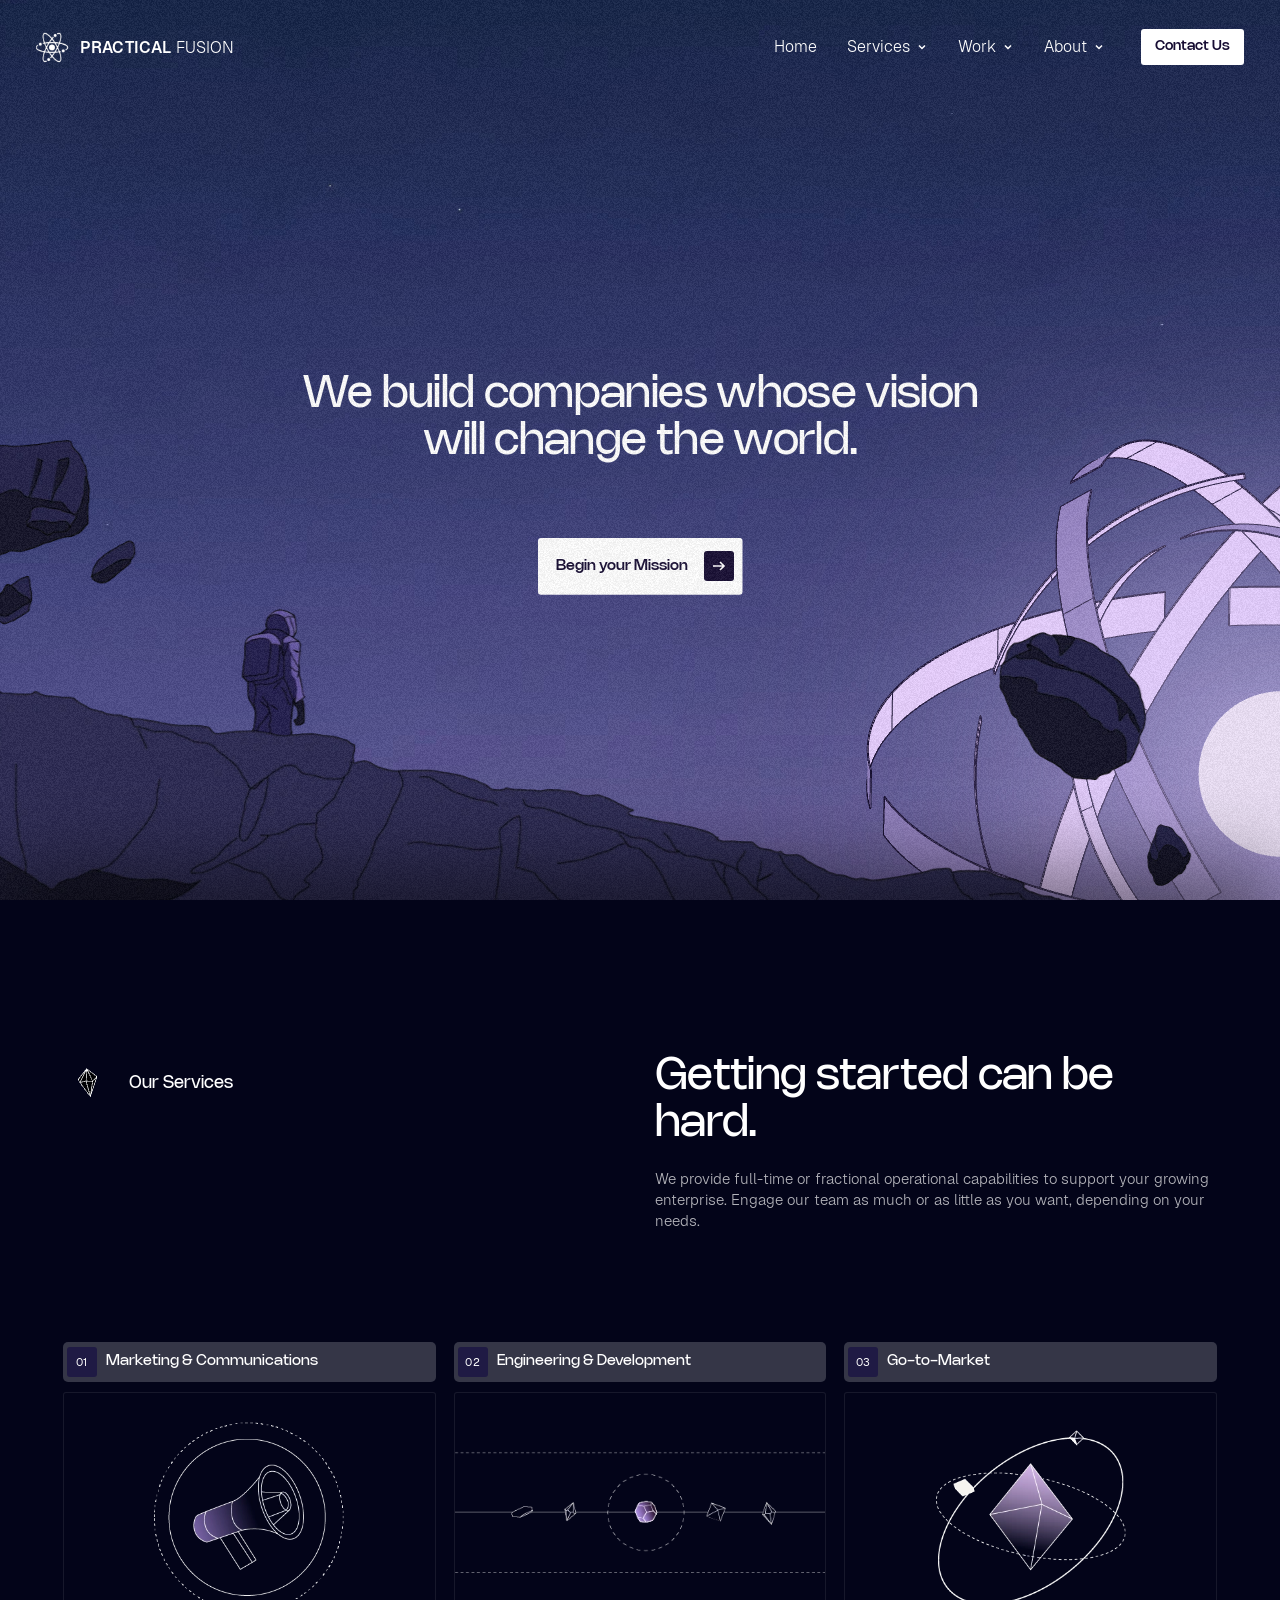
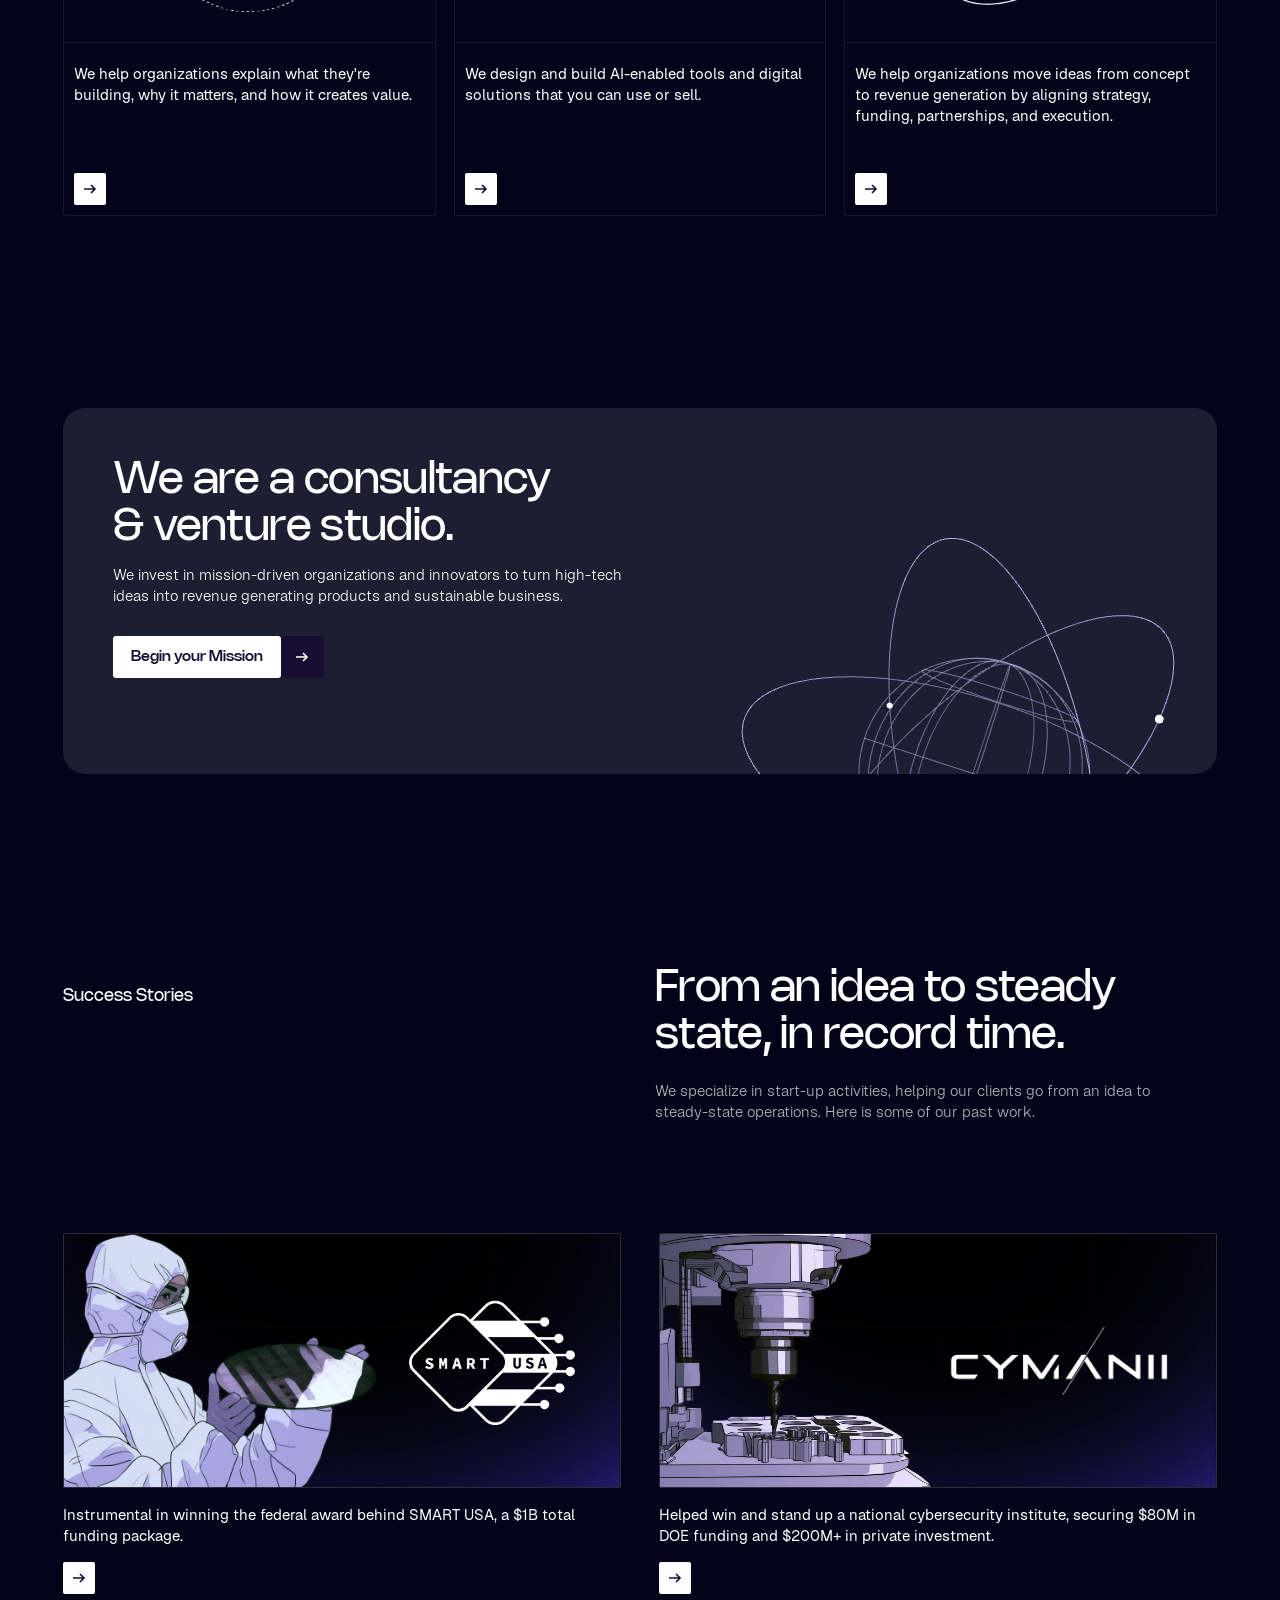
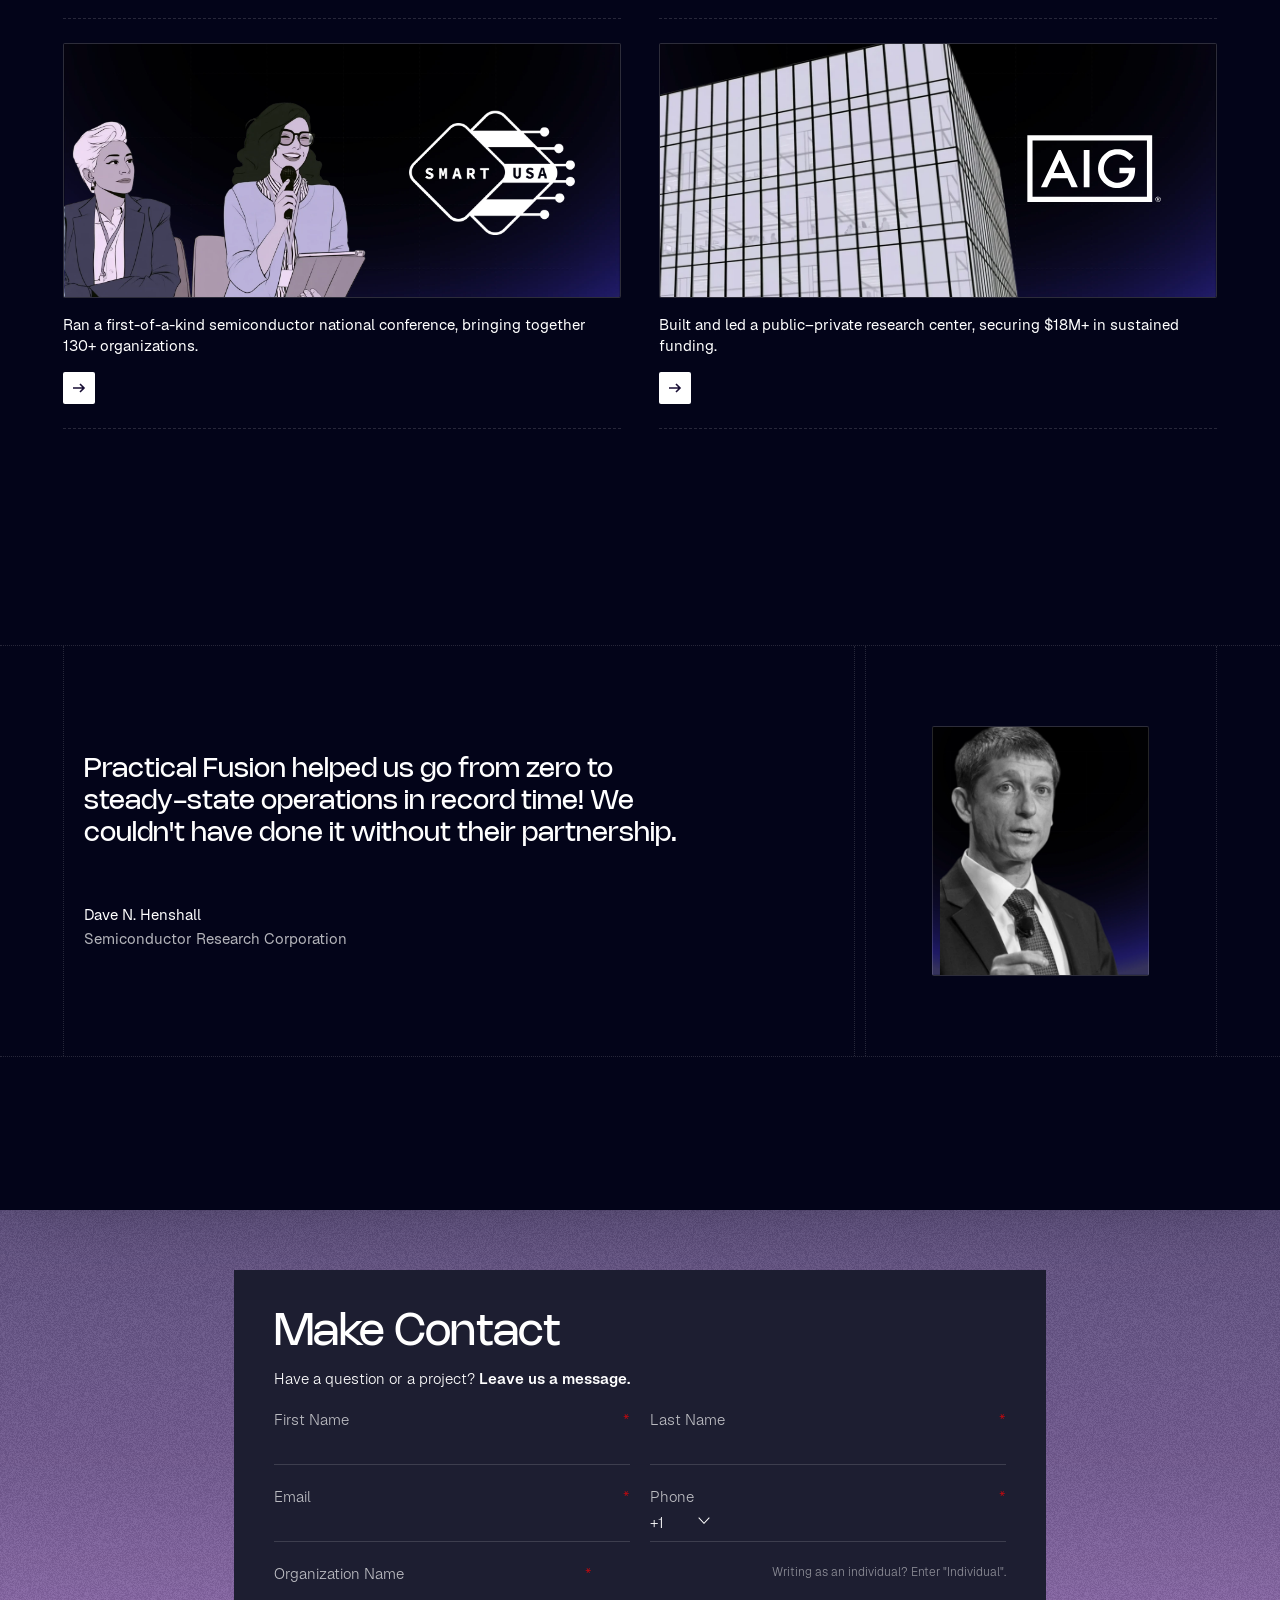
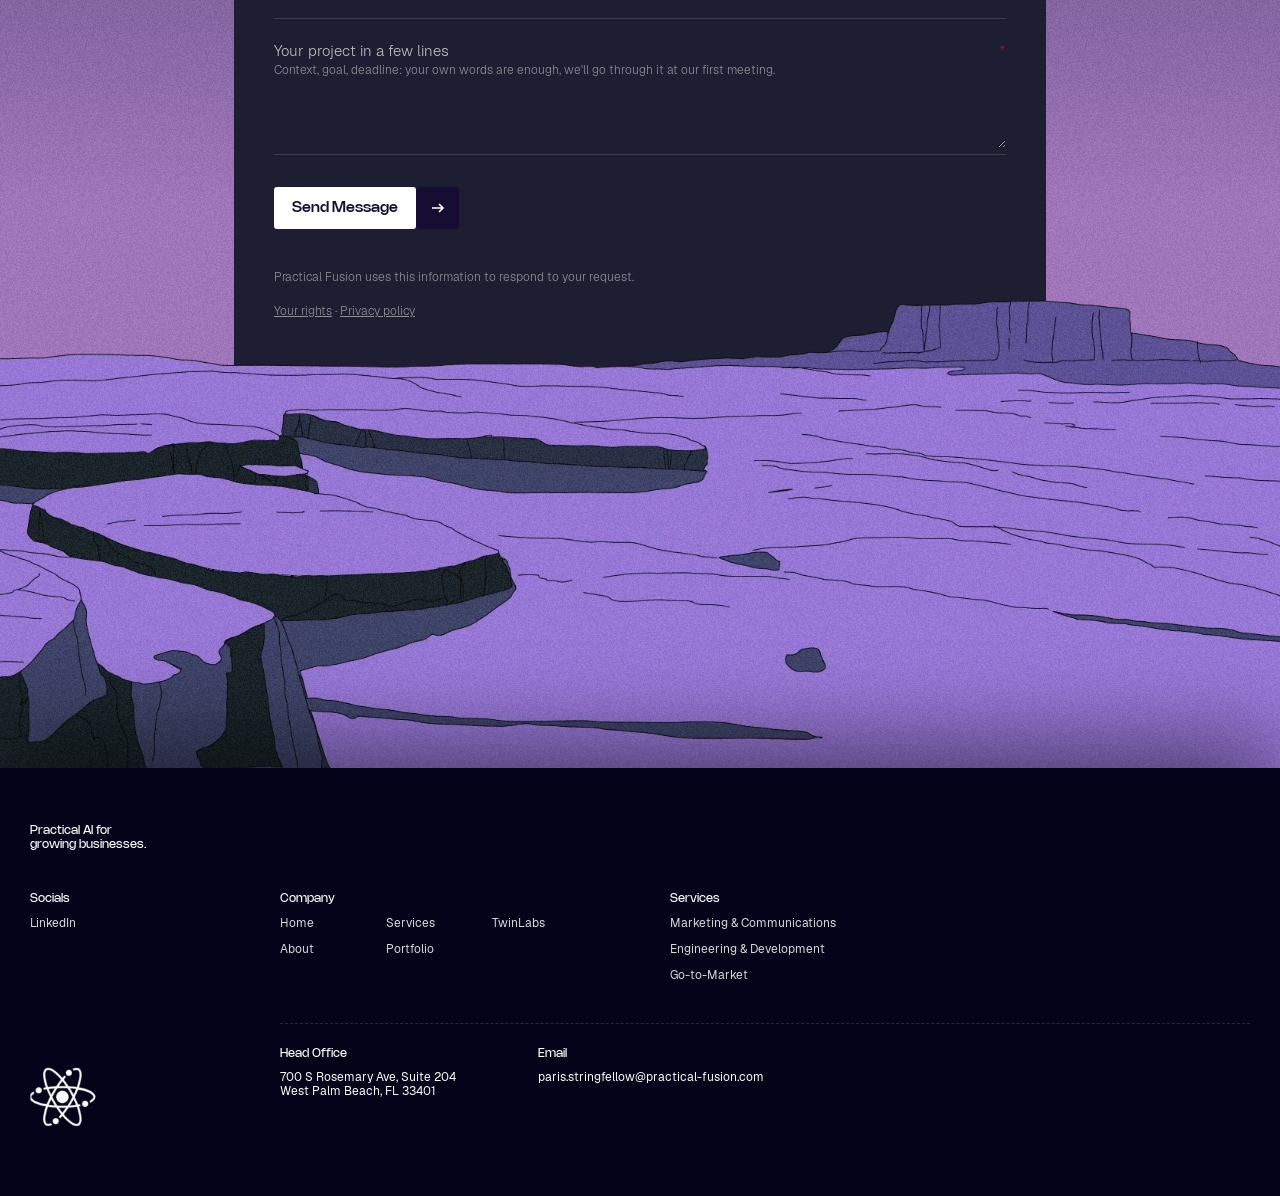
==== index.html @ 64958848 "Testimonial: Dave Henshall photo on the success-story backdrop Co-Authored-By: Claude Opus 5.5 <nore" ====
<!DOCTYPE html>
<html lang="en">
<head>
<meta charset="utf-8">
<meta name="viewport" content="width=device-width, initial-scale=1">
<title>Practical Fusion Solutions — We build companies whose vision will change the world</title>
<meta name="description" content="Practical Fusion Solutions is a consultancy and venture studio turning high-tech ideas into revenue-generating products and sustainable businesses.">
<meta name="theme-color" content="#030419">
<link rel="icon" type="image/png" sizes="32x32" href="assets/img/favicon-32.png">
<link rel="icon" type="image/png" sizes="512x512" href="assets/img/favicon-512.png">
<link rel="apple-touch-icon" href="assets/img/apple-touch-icon.png">
<meta property="og:type" content="website">
<meta property="og:site_name" content="Practical Fusion Solutions">
<meta property="og:title" content="Practical Fusion Solutions">
<meta property="og:description" content="We build companies whose vision will change the world.">
<meta property="og:image" content="https://verrilm.github.io/practical-fusion-site/assets/img/og-banner.png">
<meta name="twitter:card" content="summary_large_image">
<meta name="twitter:image" content="https://verrilm.github.io/practical-fusion-site/assets/img/og-banner.png">
<link rel="preload" href="assets/fonts/Nohemi-Regular.woff2" as="font" type="font/woff2" crossorigin>
<link rel="preload" href="assets/fonts/Geist-Regular.woff2" as="font" type="font/woff2" crossorigin>
<link rel="stylesheet" href="assets/css/site.css">
</head>
<body class="locked">

<!-- ================= HEADER ================= -->
<header class="nav" id="nav">
  <a class="brand" href="#top" data-home aria-label="Practical Fusion — home">
    <img src="assets/img/logo-atom.webp" alt="">
    <span><b>PRACTICAL</b> <span>FUSION</span></span>
  </a>
  <nav class="nav-right" aria-label="Sections">
    <a class="nav-top" href="#top" data-home><span class="roll" data-t="Home"><span>Home</span></span></a>
    <div class="nav-item">
      <button class="nav-top" type="button" aria-haspopup="true"><span class="roll" data-t="Services"><span>Services</span></span><svg class="chev" viewBox="0 0 12 12" fill="none" stroke="currentColor" stroke-width="1.5"><path d="M3 4.5l3 3 3-3"/></svg></button>
      <div class="dd"><div class="dd-panel">
        <div class="dd-left"><p class="dd-title">Three disciplines,<br>one team.</p><a class="dd-all" href="#services" data-jump>All our services<svg viewBox="0 0 16 16" fill="none" stroke="currentColor" stroke-width="1.6"><path d="M2 8h11M9 4l4 4-4 4"/></svg></a></div>
        <div class="dd-list">
          <a class="dd-item" href="#services" data-jump><b><svg class="star" viewBox="17 16 66 68" aria-hidden="true"><path d="M50 16.2c5.2 16.7 16 28.5 33.2 33.8C66 55.2 55.2 67 50 83.8 44.8 67.1 34 55.3 16.8 50 34 44.8 44.8 33 50 16.2z" fill="currentColor"/></svg>Marketing &amp; Communications</b><span>Build your brand awareness</span></a>
          <a class="dd-item" href="#services" data-jump><b><svg class="star" viewBox="17 16 66 68" aria-hidden="true"><path d="M50 16.2c5.2 16.7 16 28.5 33.2 33.8C66 55.2 55.2 67 50 83.8 44.8 67.1 34 55.3 16.8 50 34 44.8 44.8 33 50 16.2z" fill="currentColor"/></svg>Engineering &amp; Development</b><span>Build tools you can use or sell</span></a>
          <a class="dd-item" href="#services" data-jump><b><svg class="star" viewBox="17 16 66 68" aria-hidden="true"><path d="M50 16.2c5.2 16.7 16 28.5 33.2 33.8C66 55.2 55.2 67 50 83.8 44.8 67.1 34 55.3 16.8 50 34 44.8 44.8 33 50 16.2z" fill="currentColor"/></svg>Go-to-Market</b><span>Reach your market</span></a>
        </div>
      </div></div>
    </div>
    <div class="nav-item">
      <button class="nav-top" type="button" aria-haspopup="true"><span class="roll" data-t="Work"><span>Work</span></span><svg class="chev" viewBox="0 0 12 12" fill="none" stroke="currentColor" stroke-width="1.5"><path d="M3 4.5l3 3 3-3"/></svg></button>
      <div class="dd"><div class="dd-panel">
        <div class="dd-left"><p class="dd-title">From idea to<br>steady state.</p><a class="dd-all" href="#stories" data-jump>View case studies<svg viewBox="0 0 16 16" fill="none" stroke="currentColor" stroke-width="1.6"><path d="M2 8h11M9 4l4 4-4 4"/></svg></a></div>
        <div class="dd-list">
          <a class="dd-item" href="#stories" data-jump><b><svg class="star" viewBox="17 16 66 68" aria-hidden="true"><path d="M50 16.2c5.2 16.7 16 28.5 33.2 33.8C66 55.2 55.2 67 50 83.8 44.8 67.1 34 55.3 16.8 50 34 44.8 44.8 33 50 16.2z" fill="currentColor"/></svg>SMART USA</b><span>A $1B federal funding package</span></a>
          <a class="dd-item" href="#stories" data-jump><b><svg class="star" viewBox="17 16 66 68" aria-hidden="true"><path d="M50 16.2c5.2 16.7 16 28.5 33.2 33.8C66 55.2 55.2 67 50 83.8 44.8 67.1 34 55.3 16.8 50 34 44.8 44.8 33 50 16.2z" fill="currentColor"/></svg>CyManII</b><span>$80M DOE funding, $200M+ private investment</span></a>
          <a class="dd-item" href="#stories" data-jump><b><svg class="star" viewBox="17 16 66 68" aria-hidden="true"><path d="M50 16.2c5.2 16.7 16 28.5 33.2 33.8C66 55.2 55.2 67 50 83.8 44.8 67.1 34 55.3 16.8 50 34 44.8 44.8 33 50 16.2z" fill="currentColor"/></svg>National semiconductor conference</b><span>130+ organizations in one room</span></a>
          <a class="dd-item" href="#stories" data-jump><b><svg class="star" viewBox="17 16 66 68" aria-hidden="true"><path d="M50 16.2c5.2 16.7 16 28.5 33.2 33.8C66 55.2 55.2 67 50 83.8 44.8 67.1 34 55.3 16.8 50 34 44.8 44.8 33 50 16.2z" fill="currentColor"/></svg>Public–private research center</b><span>$18M+ in sustained funding</span></a>
        </div>
      </div></div>
    </div>
    <div class="nav-item">
      <button class="nav-top" type="button" aria-haspopup="true"><span class="roll" data-t="About"><span>About</span></span><svg class="chev" viewBox="0 0 12 12" fill="none" stroke="currentColor" stroke-width="1.5"><path d="M3 4.5l3 3 3-3"/></svg></button>
      <div class="dd"><div class="dd-panel">
        <div class="dd-left"><p class="dd-title">Consultancy &amp;<br>venture studio.</p><a class="dd-all" href="about.html">About us<svg viewBox="0 0 16 16" fill="none" stroke="currentColor" stroke-width="1.6"><path d="M2 8h11M9 4l4 4-4 4"/></svg></a></div>
        <div class="dd-list">
          <a class="dd-item" href="about.html"><b><svg class="star" viewBox="17 16 66 68" aria-hidden="true"><path d="M50 16.2c5.2 16.7 16 28.5 33.2 33.8C66 55.2 55.2 67 50 83.8 44.8 67.1 34 55.3 16.8 50 34 44.8 44.8 33 50 16.2z" fill="currentColor"/></svg>Who we are</b><span>The team behind Practical Fusion</span></a>
          <a class="dd-item" href="#venture" data-jump><b><svg class="star" viewBox="17 16 66 68" aria-hidden="true"><path d="M50 16.2c5.2 16.7 16 28.5 33.2 33.8C66 55.2 55.2 67 50 83.8 44.8 67.1 34 55.3 16.8 50 34 44.8 44.8 33 50 16.2z" fill="currentColor"/></svg>Venture studio</b><span>How we invest in founders</span></a>
          <a class="dd-item" href="#contact" data-jump><b><svg class="star" viewBox="17 16 66 68" aria-hidden="true"><path d="M50 16.2c5.2 16.7 16 28.5 33.2 33.8C66 55.2 55.2 67 50 83.8 44.8 67.1 34 55.3 16.8 50 34 44.8 44.8 33 50 16.2z" fill="currentColor"/></svg>Get in touch</b><span>Tell us about your project</span></a>
        </div>
      </div></div>
    </div>
    <a href="#contact" data-jump class="nav-cta"><span class="roll" data-t="Contact Us"><span>Contact Us</span></span></a>
  </nav>
</header>

<!-- ================= HERO (sticky; the stack scrolls over it) ================= -->
<section class="hero noise" id="top" aria-label="Introduction">
  <div class="stage">
    <div class="world" id="world">
      <div class="layer sky" data-depth="0.04" data-lift="0.04" data-lift2="0.07"><img src="assets/img/hero-sky.webp" alt=""></div>
      <canvas id="sun3d" aria-hidden="true"></canvas>
      <!-- 16:9-ish design frame, anchored to the bottom of the screen; art is placed in % of it -->
      <div class="frame">
        <div class="layer rocks-far" data-depth="0.22" data-lift="0.30" data-lift2="0.46">
          <img class="bob b3" style="left:52%;top:-17%;width:11.3%" src="assets/img/rock-cluster-5.webp" alt="">
          <img class="bob b2" style="left:84%;top:-11%;width:7.6%" src="assets/img/rock-7.webp" alt="">
        </div>
        <div class="layer rocks-l" data-depth="0.36" data-lift="0.1" data-shift="-0.08" data-lift2="0.34">
          <img class="bob" style="left:0.9%;top:48.9%;width:14.4%" src="assets/img/rock-2.webp" alt="">
          <img class="bob b2" style="left:7.9%;top:62.8%;width:10.3%" src="assets/img/rock-cluster-3.webp" alt="">
        </div>
        <div class="layer astro" data-depth="0.52" data-lift="0.12" data-lift2="0.8"><img style="left:24.8%;top:67.7%;width:4.03%" src="assets/img/astronaut.webp" alt="An astronaut standing on the canyon edge"></div>
        <div class="layer canyon" data-depth="0.52" data-lift="0.12" data-lift2="0.8"><img style="left:-3.93%;top:75.4%;width:107.6%" src="assets/img/canyon.webp" alt=""></div>
        <div class="layer rocks-r" data-depth="0.8" data-lift="0.2" data-shift="0.04" data-lift2="0.42">
          <img class="bob b2" style="left:72.7%;top:78.4%;width:9.24%" src="assets/img/rock-4.webp" alt="">
          <img class="bob b3" style="left:82%;top:91.5%;width:2.8%" src="assets/img/rock-1.webp" alt="">
          <img class="bob" style="left:95.9%;top:81.6%;width:7.2%" src="assets/img/rock-8.webp" alt="">
        </div>
      </div>
    </div>
  </div>

  <div class="hero-ui">
    <div class="hero-title" id="heroTitle">
      <h1 data-words>We build companies whose vision<br> will change the world.</h1>
      <div class="begin">
        <button class="btn boxed" id="beginBtn" type="button">
          <span class="lbl">Begin your Mission</span>
          <span class="arr"><svg viewBox="0 0 16 16" fill="none" stroke="currentColor" stroke-width="1.6"><path d="M2 8h11M9 4l4 4-4 4"/></svg></span>
        </button>
      </div>
    </div>

    <!-- desktop story: three scenes, 8s each (mobile keeps the single mission scene below) -->
    <div class="beats" aria-live="polite">
      <div class="beat b1"><h2 data-words>Great technology doesn’t launch itself.</h2><p data-words>Most high-tech ideas never leave the lab. The gap between a breakthrough and a business is where they get lost.</p></div>
      <div class="beat b2"><h2 data-words>The path from idea to<br> orbit is uncharted.</h2><p data-words>Funding, partners, markets, and operations all have to line up before liftoff.</p></div>
      <div class="beat b3"><h2 data-words>We empower our partners</h2><p data-words>to turn high-tech ideas into revenue-generating<br> products and sustainable businesses.</p></div>
    </div>
    <div class="story-bars" aria-hidden="true"><i><b></b></i><i><b></b></i><i><b></b></i></div>

    <div class="mission" id="mission" aria-live="polite">
      <h2 data-words>We empower our partners</h2>
      <p data-words>to turn high-tech ideas into revenue-generating products<br> and sustainable businesses.</p>
    </div>
  </div>
  <div class="hero-shade" id="heroShade"></div>
</section>

<div class="tilt-ask" id="tiltAsk" role="dialog" aria-label="Enable motion">
  <p>Tilt your phone to explore the scene.</p>
  <button type="button" id="tiltYes">Enable motion</button>
  <button type="button" id="tiltNo" class="x" aria-label="No thanks"><svg viewBox="0 0 12 12" fill="none" stroke="currentColor" stroke-width="1.5"><path d="M2 2l8 8M10 2l-8 8"/></svg></button>
</div>

<!-- ================= MAIN STACK ================= -->
<main class="stack" id="stack">

  <section class="section services" id="services">
    <div class="sec-head">
      <div class="label-row"><span class="gem" aria-hidden="true"><canvas></canvas></span><p class="label lines">Our Services</p></div>
      <div>
        <h2 class="h-l lines">Getting started can be hard.</h2>
        <p class="body-l lines">We provide full-time or fractional operational capabilities to support your growing enterprise. Engage our team as much or as little as you want, depending on your needs.</p>
      </div>
    </div>

    <div class="cards">
      <article class="card slide-in">
        <div class="card-bar"><span class="n">01</span>Marketing &amp; Communications</div>
        <div class="card-body">
          <div class="card-art"><img src="assets/img/card-marketing.webp" alt="Megaphone illustration"></div>
          <p>We help organizations explain what they're building, why it matters, and how it creates value.</p>
          <a class="more" href="#contact" data-jump aria-label="Ask about marketing and communications"><span class="more-lbl"><span>Build your brand awareness</span></span><span class="more-arr"><svg viewBox="0 0 16 16" fill="none" stroke="currentColor" stroke-width="1.6"><path d="M2 8h11M9 4l4 4-4 4"/></svg></span></a>
        </div>
      </article>
      <article class="card slide-in" style="transition-delay:.08s">
        <div class="card-bar"><span class="n">02</span>Engineering &amp; Development</div>
        <div class="card-body">
          <div class="card-art"><img class="wide" src="assets/img/card-engineering.webp" alt="Rough stones refined into a finished crystal"></div>
          <p>We design and build AI-enabled tools and digital solutions that you can use or sell.</p>
          <a class="more" href="#contact" data-jump aria-label="Ask about engineering and development"><span class="more-lbl"><span>Build what you’ll sell</span></span><span class="more-arr"><svg viewBox="0 0 16 16" fill="none" stroke="currentColor" stroke-width="1.6"><path d="M2 8h11M9 4l4 4-4 4"/></svg></span></a>
        </div>
      </article>
      <article class="card slide-in" style="transition-delay:.16s">
        <div class="card-bar"><span class="n">03</span>Go-to-Market</div>
        <div class="card-body">
          <div class="card-art"><img src="assets/img/card-gtm.webp" alt="Crystal in orbit"></div>
          <p>We help organizations move ideas from concept to revenue generation by aligning strategy, funding, partnerships, and execution.</p>
          <a class="more" href="#contact" data-jump aria-label="Ask about go-to-market"><span class="more-lbl"><span>Reach your market</span></span><span class="more-arr"><svg viewBox="0 0 16 16" fill="none" stroke="currentColor" stroke-width="1.6"><path d="M2 8h11M9 4l4 4-4 4"/></svg></span></a>
        </div>
      </article>
    </div>
  </section>

  <section class="section venture" id="venture">
    <div class="venture-card">
      <div>
        <h2 class="h-l lines">We are a consultancy<br> &amp; venture studio.</h2>
        <p class="body-l lines">We invest in mission-driven organizations and innovators to turn high-tech ideas into revenue generating products and sustainable business.</p>
        <a class="btn fade" href="#contact" data-jump><span class="lbl">Begin your Mission</span><span class="arr"><svg viewBox="0 0 16 16" fill="none" stroke="currentColor" stroke-width="1.6"><path d="M2 8h11M9 4l4 4-4 4"/></svg></span></a>
      </div>
      <canvas id="atom3d" aria-hidden="true"></canvas>
    </div>
  </section>

  <section class="section stories" id="stories">
    <div class="sec-head">
      <div class="label-row"><span class="gem" aria-hidden="true"><canvas></canvas></span><p class="label lines">Success Stories</p></div>
      <div>
        <h2 class="h-l lines">From an idea to steady state, in record time.</h2>
        <p class="body-l lines">We specialize in start-up activities, helping our clients go from an idea to steady-state operations. Here is some of our past work.</p>
      </div>
    </div>
    <div class="stories-grid">
      <article class="story slide-in">
        <div class="story-media">
          <img class="ly ly-bg"  data-speed="0.05"  src="assets/img/story-bg.webp" alt="">
          <img class="ly ly-logo smart right" data-speed="-0.10" src="assets/img/logo-smartusa.webp" alt="SMART USA">
          <img class="ly ly-el scientist" data-speed="0.16" src="assets/img/story-scientist.webp" alt="Scientist in a cleanroom suit holding a silicon wafer">
        </div>
        <p>Instrumental in winning the federal award behind SMART USA, a $1B total funding package.</p>
        <a class="more" href="#contact" data-jump aria-label="More about SMART USA"><span class="more-lbl"><span>View case studies</span></span><span class="more-arr"><svg viewBox="0 0 16 16" fill="none" stroke="currentColor" stroke-width="1.6"><path d="M2 8h11M9 4l4 4-4 4"/></svg></span></a>
      </article>
      <article class="story slide-in" style="transition-delay:.08s">
        <div class="story-media">
          <img class="ly ly-bg"  data-speed="0.05"  src="assets/img/story-bg.webp" alt="">
          <img class="ly ly-el"  data-speed="0.16"  src="assets/img/story-machine.webp" alt="Precision manufacturing machine">
          <img class="ly ly-logo" data-speed="-0.10" src="assets/img/logo-cymanii.webp" alt="CyManII">
        </div>
        <p>Helped win and stand up a national cybersecurity institute, securing $80M in DOE funding and $200M+ in private investment.</p>
        <a class="more" href="#contact" data-jump aria-label="More about CyManII"><span class="more-lbl"><span>View case studies</span></span><span class="more-arr"><svg viewBox="0 0 16 16" fill="none" stroke="currentColor" stroke-width="1.6"><path d="M2 8h11M9 4l4 4-4 4"/></svg></span></a>
      </article>
      <article class="story slide-in">
        <div class="story-media">
          <img class="ly ly-bg"  data-speed="0.05"  src="assets/img/story-bg.webp" alt="">
          <img class="ly ly-el"  data-speed="0.16"  src="assets/img/story-conference.webp" alt="Two speakers at a conference">
          <img class="ly ly-logo smart" data-speed="-0.10" src="assets/img/logo-smartusa.webp" alt="SMART USA">
        </div>
        <p>Ran a first-of-a-kind semiconductor national conference, bringing together 130+ organizations.</p>
        <a class="more" href="#contact" data-jump aria-label="More about the conference"><span class="more-lbl"><span>View case studies</span></span><span class="more-arr"><svg viewBox="0 0 16 16" fill="none" stroke="currentColor" stroke-width="1.6"><path d="M2 8h11M9 4l4 4-4 4"/></svg></span></a>
      </article>
      <article class="story slide-in" style="transition-delay:.08s">
        <div class="story-media">
          <img class="ly ly-bg"  data-speed="0.05"  src="assets/img/story-bg.webp" alt="">
          <img class="ly ly-logo aig" data-speed="-0.10" src="assets/img/logo-aig.svg" alt="AIG">
          <img class="ly ly-el building" data-speed="0.16" src="assets/img/story-building.webp" alt="Glass office building">
        </div>
        <p>Built and led a public–private research center, securing $18M+ in sustained funding.</p>
        <a class="more" href="#contact" data-jump aria-label="More about the research center"><span class="more-lbl"><span>View case studies</span></span><span class="more-arr"><svg viewBox="0 0 16 16" fill="none" stroke="currentColor" stroke-width="1.6"><path d="M2 8h11M9 4l4 4-4 4"/></svg></span></a>
      </article>
    </div>
  </section>

  <div class="quote-wrap">
    <div class="quote">
      <div>
        <blockquote class="lines">Practical Fusion helped us go from zero to steady-state operations in record time! We couldn't have done it without their partnership.</blockquote>
        <p class="who lines">Dave N. Henshall<span class="org">Semiconductor Research Corporation</span></p>
      </div>
      <div class="quote-side"><div class="quote-photo"><img src="assets/img/henshall.webp" alt="Dave N. Henshall"></div></div>
    </div>
  </div>
  <div class="stack-end"></div>
</main>

<!-- ================= CONTACT (revealed beneath the stack) ================= -->
<section class="contact" id="contact">
  <div class="contact-bg" id="contactBg"></div>
  <div class="contact-card">
    <h2 class="h-l lines">Make Contact</h2>
    <p class="lead lines">Have a question or a project? <b>Leave us a message.</b></p>
    <form class="form" id="form" novalidate>
      <div class="f"><label for="fn">First Name <i>*</i></label><input id="fn" name="first_name" autocomplete="given-name" required></div>
      <div class="f"><label for="ln">Last Name <i>*</i></label><input id="ln" name="last_name" autocomplete="family-name" required></div>
      <div class="f"><label for="em">Email <i>*</i></label><input id="em" name="email" type="email" autocomplete="email" required></div>
      <div class="f"><label for="ph">Phone <i>*</i></label><div class="phone"><select name="country_code" aria-label="Country code"><option>+1</option><option>+44</option><option>+49</option><option>+33</option><option>+81</option><option>+82</option><option>+91</option></select><input id="ph" name="phone" type="tel" autocomplete="tel-national" required></div></div>
      <div class="f full"><label for="org">Organization Name <i>*</i><small>Writing as an individual? Enter "Individual".</small></label><input id="org" name="organization" autocomplete="organization" required></div>
      <div class="f full"><label for="msg">Your project in a few lines <i>*</i></label><span class="hint">Context, goal, deadline: your own words are enough, we'll go through it at our first meeting.</span><textarea id="msg" name="message" required></textarea></div>
      <div class="form-actions">
        <button class="btn" type="submit"><span class="lbl">Send Message</span><span class="arr"><svg viewBox="0 0 16 16" fill="none" stroke="currentColor" stroke-width="1.6"><path d="M2 8h11M9 4l4 4-4 4"/></svg></span></button>
        <p class="status" id="status" role="status"></p>
        <p class="form-note">Practical Fusion uses this information to respond to your request.<br><br><a href="#">Your rights</a> · <a href="#">Privacy policy</a></p>
      </div>
    </form>
  </div>
  <div class="contact-floor noise" id="contactFloor"><img src="assets/img/contact-floor.webp" alt=""></div>
</section>

<footer class="footer">
  <p class="tag">Practical AI for growing businesses.</p>
  <div class="f-grid">
    <div><h4>Socials</h4><div class="f-col"><a href="https://www.linkedin.com/company/practical-fusion-solutions" target="_blank" rel="noopener">LinkedIn</a></div></div>
    <div><h4>Company</h4><div class="f-links"><a href="#top" data-home>Home</a><a href="#services" data-jump>Services</a><a href="https://twinlabs.com" target="_blank" rel="noopener">TwinLabs</a><a href="#venture" data-jump>About</a><a href="#stories" data-jump>Portfolio</a></div></div>
    <div><h4>Services</h4><div class="f-col"><a href="#services" data-jump>Marketing &amp; Communications</a><a href="#services" data-jump>Engineering &amp; Development</a><a href="#services" data-jump>Go-to-Market</a></div></div>
  </div>
  <hr>
  <div class="f-bottom">
    <img src="assets/img/logo-atom.webp" alt="Practical Fusion">
    <div><h4>Head Office</h4><p>700 S Rosemary Ave, Suite 204<br>West Palm Beach, FL 33401</p></div>
    <div><h4>Email</h4><p><a href="mailto:paris.stringfellow@practical-fusion.com">paris.stringfellow@practical-fusion.com</a></p></div>
  </div>
</footer>

<script type="importmap">{"imports":{"three":"./assets/vendor/three.module.min.js"}}</script>
<script src="assets/js/nav.js"></script>
<script src="assets/js/site.js"></script>
<script type="module" src="assets/js/three-scenes.js"></script>
</body>
</html>
---- assets/css/site.css ----
/* ============================================================
   Practical Fusion — site styles
   Headings: Nohemi · Body: Geist
   ============================================================ */
@font-face{font-family:"Nohemi";src:url("../fonts/Nohemi-Regular.woff2") format("woff2");font-weight:400;font-display:swap}
@font-face{font-family:"Nohemi";src:url("../fonts/Nohemi-Medium.woff2") format("woff2");font-weight:500;font-display:swap}
@font-face{font-family:"Geist";src:url("../fonts/Geist-Light.woff2") format("woff2");font-weight:300;font-display:swap}
@font-face{font-family:"Geist";src:url("../fonts/Geist-Regular.woff2") format("woff2");font-weight:400;font-display:swap}
@font-face{font-family:"Geist";src:url("../fonts/Geist-SemiBold.woff2") format("woff2");font-weight:600;font-display:swap}

:root{
  --bg:#030419;          /* page */
  --panel:#1D1E31;       /* big cards, contact form */
  --chip:#353647;        /* service card header bar */
  --line:rgba(255,255,255,.14);
  --line-soft:rgba(255,255,255,.08);
  --text:#fff;
  --mute:rgba(255,255,255,.7);
  --faint:rgba(255,255,255,.5);
  --brand:#180552;       /* logo indigo */
  --ink:#170D33;         /* button text / arrow chip */
  --lilac:#CBC2FF;
  --peach:#FFB38A;
  --pad:clamp(20px,4.9vw,80px);
  --ease:cubic-bezier(.2,.7,.1,1);
  --ease-io:cubic-bezier(.65,0,.35,1);
  --out:cubic-bezier(.16,1,.3,1);
}
*{box-sizing:border-box;margin:0;padding:0}
html{background:var(--bg);scrollbar-width:none;overscroll-behavior:none}
html::-webkit-scrollbar,body::-webkit-scrollbar{display:none;width:0;height:0}
body{-ms-overflow-style:none;overscroll-behavior:none}
body{font-family:"Geist",system-ui,sans-serif;font-weight:400;color:var(--text);background:var(--bg);-webkit-font-smoothing:antialiased;overflow-x:hidden}
body.locked{overflow:hidden;height:100vh}
a{color:inherit;text-decoration:none}
button{font:inherit;color:inherit;background:none;border:0;cursor:pointer}
img{display:block;max-width:none;user-select:none;-webkit-user-drag:none}
.h-xl,.h-l,.h-m{font-family:"Nohemi",sans-serif;font-weight:400;letter-spacing:-.01em}
.h-xl{font-size:clamp(30px,3.4vw,44px);line-height:1.08}
.h-l{font-size:clamp(28px,3.4vw,44px);line-height:1.08;letter-spacing:-.015em}
.h-m{font-size:clamp(24px,2.1vw,30px);line-height:1.2}
.body-l{font-family:"Geist";font-weight:300;font-size:15px;line-height:1.4}
::selection{background:var(--lilac);color:var(--ink)}

/* ---------- static paper noise: only on the line-art scenes and line-art images ---------- */
.noise{position:relative;isolation:isolate}
.noise::after{content:"";position:absolute;inset:0;background:url("../img/grain.png") 0 0/200px 200px;opacity:.07;pointer-events:none;z-index:12;border-radius:inherit}

/* ---------- buttons ---------- */
.btn{display:inline-flex;align-items:stretch;gap:0;font-family:"Nohemi";font-weight:500;font-size:15px;line-height:1.1;color:var(--ink)}
.btn .lbl{background:#fff;border-radius:3px;padding:13px 18px;display:flex;align-items:center;white-space:nowrap}
.btn .arr{width:43px;display:grid;place-items:center;background:var(--ink);color:#fff;border-radius:3px;transition:transform .4s var(--ease)}
.btn:hover .arr{transform:translateX(4px)}
.btn.boxed{background:#fff;border-radius:3px;padding:10px 10px 10px 14px;gap:14px;align-items:center}
.btn.boxed .lbl{padding:0;background:none}
.btn.boxed .arr{width:30px;height:30px;border-radius:3px}
.arrow-chip{width:30px;height:30px;display:grid;place-items:center;background:#fff;color:var(--ink);border-radius:2px;transition:transform .4s var(--ease),background .3s}
.arrow-chip:hover{transform:translateX(4px);background:var(--lilac)}
.arrow-chip svg,.btn .arr svg,.more svg{width:16px;height:16px}
.more{display:inline-flex;align-items:stretch;height:32px;color:var(--ink)}
.more-arr{width:32px;display:grid;place-items:center;background:#fff;border-radius:2px;transition:background .25s}
.more-lbl{width:0;margin-right:0;overflow:hidden;background:#fff;border-radius:2px;display:flex;align-items:center;
  clip-path:inset(55% 0 0 0);transition:width .45s var(--ease) .05s,margin .45s var(--ease) .05s,clip-path .35s var(--ease) .05s}
.more-lbl span{display:block;padding:0 14px;white-space:nowrap;font-family:"Nohemi";font-weight:500;font-size:13px;transform:translateY(120%);transition:transform .4s var(--ease) .12s}
.card:hover .more-lbl,.story:hover .more-lbl,.more:focus-visible .more-lbl,.inview .more-lbl{width:var(--w,140px);margin-right:3px;clip-path:inset(0 0 0 0)}
.card:hover .more-lbl span,.story:hover .more-lbl span,.more:focus-visible .more-lbl span,.inview .more-lbl span{transform:none}
.card:not(:hover):not(.inview) .more:not(:focus-visible) .more-lbl span,.story:not(:hover):not(.inview) .more:not(:focus-visible) .more-lbl span{transition-delay:0s}
.card:not(:hover):not(.inview) .more:not(:focus-visible) .more-lbl,.story:not(:hover):not(.inview) .more:not(:focus-visible) .more-lbl{transition-delay:.12s}

/* ---------- header ---------- */
.nav{position:fixed;top:0;left:0;right:0;z-index:60;display:flex;align-items:center;justify-content:space-between;padding:23px 36px;pointer-events:none}
.nav > *{pointer-events:auto}
.brand{display:flex;align-items:center;gap:10px;font-size:16px;letter-spacing:.01em}
.brand img{width:34px;height:auto}
.brand b{font-weight:600}.brand span{font-weight:300}
.nav-right{display:flex;align-items:center;gap:30px;font-weight:300;font-size:16px}
.nav-top{display:inline-flex;align-items:center;gap:6px;font:300 16px/1 "Geist";color:#fff;padding:9px 10px;margin:0 -10px;border-radius:3px;position:relative;transition:background .35s}
.nav-top:hover,.nav-item.open .nav-top{background:rgba(255,255,255,.07)}
/* text roll: the label slides up and out while a copy rises in from below */
.roll{position:relative;display:inline-block;overflow:hidden;line-height:1.15}
.roll > span{display:block;transition:transform .5s var(--ease)}
.roll::after{content:attr(data-t);position:absolute;left:0;top:100%;white-space:nowrap;transition:transform .5s var(--ease)}
.nav-top:hover .roll > span,.nav-item.open .roll > span,.nav-cta:hover .roll > span{transform:translateY(-100%)}
.nav-top:hover .roll::after,.nav-item.open .roll::after,.nav-cta:hover .roll::after{transform:translateY(-100%)}
.nav-top .chev{width:12px;height:12px;transition:transform .4s var(--ease)}
.nav-item{position:static}
.nav-item .nav-top::before{content:"";position:absolute;left:-14px;right:-14px;top:100%;height:34px}
.nav-item.open .chev,.nav-item:focus-within .chev{transform:rotate(180deg)}
.dd{position:absolute;top:calc(100% - 22px);right:36px;padding-top:30px;pointer-events:none}
.dd-panel{width:min(760px,92vw);display:grid;grid-template-columns:1fr 1.25fr;gap:40px;background:#16172A;border:1px solid var(--line-soft);border-radius:18px;padding:34px 34px 30px;
  box-shadow:0 30px 80px rgba(0,0,0,.45);opacity:0;transform:translateY(-8px);clip-path:inset(0 0 100% 0 round 18px);transition:opacity .3s,transform .5s var(--ease),clip-path .55s var(--ease)}
.nav-item.open .dd,.nav-item:focus-within .dd{pointer-events:auto}
.nav-item.open .dd-panel,.nav-item:focus-within .dd-panel{opacity:1;transform:none;clip-path:inset(0 0 0 0 round 18px)}
.nav-item.shut .dd{pointer-events:none}.nav-item.shut .dd-panel{opacity:0;clip-path:inset(0 0 100% 0 round 18px)}
.dd-left{display:flex;flex-direction:column;justify-content:space-between;gap:40px;border-right:1px solid var(--line-soft);padding-right:30px}
.dd-title{font-family:"Nohemi";font-size:32px;line-height:1.08;letter-spacing:-.015em}
.dd-all{display:inline-flex;align-items:center;gap:12px;align-self:flex-start;font-size:15px;padding-bottom:6px;border-bottom:1px solid #fff}
.dd-all svg{width:16px;height:16px;transition:transform .4s var(--ease)}.dd-all:hover svg{transform:translateX(4px)}
.dd-list{display:flex;flex-direction:column}
.dd-item{display:flex;flex-direction:column;gap:6px;padding:14px 0;border-bottom:1px solid var(--line-soft)}
.dd-item:first-child{padding-top:0}.dd-item:last-child{border-bottom:0;padding-bottom:0}
.dd-item{opacity:.6;transition:opacity .3s}
.dd-item:hover,.dd-item:focus-visible{opacity:1}
.dd-item b{display:flex;align-items:center;gap:10px;font-family:"Nohemi";font-weight:400;font-size:18px;color:#fff}
.dd-item .star{width:9px;height:9px;flex:none;color:#fff}
.dd-item span{font-size:14px;color:rgba(255,255,255,.75);padding-left:19px;transition:color .3s}
.dd-item:hover span{color:#fff}
.nav-right .nav-cta{display:inline-flex;align-items:center;margin-left:6px;background:#fff;color:var(--ink);font-family:"Nohemi";font-weight:500;font-size:14px;padding:10px 14px;border-radius:3px;transition:background .35s}
.nav-right .nav-cta:hover{background:#E6E3F2}
.nav{opacity:0;transform:translateY(-10px);transition:opacity .9s .9s,transform .9s .9s var(--ease)}
.intro-go .nav{opacity:1;transform:none}

/* ---------- HERO ---------- */
.hero{position:sticky;top:0;height:100vh;height:100svh;overflow:hidden;z-index:1;background:#0B0A2A;will-change:clip-path}
.hero-shade{position:absolute;inset:0;background:#030419;opacity:0;pointer-events:none;z-index:20}
.stage{position:absolute;inset:0;perspective:1400px;overflow:hidden}
.world{position:absolute;inset:0;transform-style:preserve-3d;will-change:transform}
.layer{position:absolute;inset:0;will-change:transform}
.layer img{position:absolute;height:auto}
.sky{inset:-14% -8% -8%}
.sky img{inset:0;width:100%;height:100%;object-fit:cover}
#sun3d{position:absolute;inset:0;width:100%;height:100%;pointer-events:none}
/* design frame (2847×1618 reference), always covers the width, sits on the bottom edge */
.frame{position:absolute;left:50%;bottom:0;width:max(100vw,175.96vh);aspect-ratio:2847/1618;transform:translateX(-50%)}
@media (max-aspect-ratio:1/1){.frame{left:calc(32vw - 175.96vh*.268);transform:none}}
.bob{animation:bob 6s ease-in-out infinite}
.bob.b2{animation-duration:7.5s;animation-delay:-3s;animation-direction:reverse}
.bob.b3{animation-duration:8.5s;animation-delay:-5s}
@keyframes bob{0%,100%{transform:translate3d(0,0,0) rotate(0)}50%{transform:translate3d(0,-2.4vh,0) rotate(1.6deg)}}

.hero-ui{position:absolute;inset:0;z-index:10;pointer-events:none}
.hero-title{position:absolute;left:50%;top:41.3%;transform:translateX(-50%);width:min(980px,92vw);text-align:center;transition:opacity .7s var(--ease),transform 1.1s var(--ease)}
.hero-title h1{font-family:"Nohemi";font-weight:400;font-size:clamp(30px,3.4vw,44px);line-height:1.08;letter-spacing:-.015em}
.hero-title .w{display:inline-block;opacity:.18;filter:blur(6px);transform:translateY(8px);transition:opacity .7s,filter .7s,transform .9s var(--ease);transition-delay:calc(.35s + var(--i)*70ms)}
.intro-go .hero-title .w{opacity:1;filter:none;transform:none}
.begin{margin-top:clamp(36px,8.4vh,72px);display:inline-flex;pointer-events:auto;position:relative}
.begin .btn.boxed{height:57px;justify-content:flex-start;gap:16px;padding:0 9px 0 18px;transform-origin:50% 50%;
  clip-path:inset(0 50% 0 50% round 3px);background:var(--ink);transition:clip-path .8s var(--ease) 1.25s,background .5s 1.6s,transform .5s var(--ease)}
.begin .lbl,.begin .arr{opacity:0;transition:opacity .5s 1.85s, transform .4s var(--ease)}
.begin .arr{width:39px;height:39px;transform:scale(.4);transition:opacity .4s 2s,transform .6s var(--ease) 2s;background:var(--ink)}
.intro-go .begin .btn.boxed{clip-path:inset(0 0 0 0 round 3px);background:#fff}
.intro-go .begin .lbl{opacity:1}
.intro-go .begin .arr{opacity:1;transform:none}
.begin .btn.boxed:hover{transform:scale(1.04)}
.begin .btn.boxed:hover .arr{transform:translateX(3px);transition-delay:0s}

/* the mission panel (after "Begin your mission"): a header and two lines */
.mission{position:absolute;left:55%;right:var(--pad);top:50%;transform:translateY(-50%);pointer-events:none}
.mission .w{display:inline-block;opacity:0;filter:blur(6px);transform:translateY(8px);transition:opacity .45s,filter .45s,transform .6s var(--ease)}
.mission h2{font-family:"Nohemi";font-weight:400;font-size:clamp(28px,3.1vw,42px);line-height:1.1;letter-spacing:-.01em;white-space:nowrap}
.mission p{margin-top:16px;font-family:"Geist";font-weight:300;font-size:clamp(15px,1.15vw,17px);line-height:1.5;color:var(--mute)}
.on-mission .hero-title{opacity:0;transform:translate(-50%,-30%);pointer-events:none}
.on-mission .hero-title .begin{pointer-events:none}
.on-mission .mission{pointer-events:auto}
.on-mission .mission .w{opacity:1;filter:none;transform:none;transition:opacity .7s,filter .7s,transform .9s var(--ease);transition-delay:calc(.75s + var(--i)*70ms)}

/* ---------- the main stack: scrolls up over the hero ---------- */
.stack{position:relative;z-index:3;background:var(--bg);box-shadow:0 -30px 80px rgba(0,0,0,.5)}
.section{max-width:1440px;margin:0 auto;padding:0 var(--pad)}

/* text reveals */
/* text: each word rises out of its own mask, line by line (same as verrilm.com) */
.lm{display:inline-block;overflow:hidden;vertical-align:top;padding-bottom:.12em;margin-bottom:-.12em}
.lw{display:inline-block;transform:translateY(110%)}
.lines.in .lw{transform:none;transition:transform 1.2s var(--out) var(--d,0s)}
/* blocks: wipe in from the left while sliding into place (same as verrilm.com) */
/* cards: quick fade in while rising a little */
.slide-in{opacity:0;transform:translateY(70px);transition:opacity .9s ease,transform .9s var(--out)}
.slide-in.in{opacity:1;transform:none}
.fade{opacity:0;transform:translateY(24px);transition:opacity 1s .15s,transform 1.1s .15s var(--ease)}
.fade.in{opacity:1;transform:none}

/* services */
.services{padding-top:clamp(130px,12vw,190px)}
.sec-head{display:grid;grid-template-columns:1fr 1fr;gap:30px;align-items:start}
.sec-head .label-row{display:flex;align-items:center}
/* the gem: its slot opens (pushing the label aside) while the gem drops in */
.gem{position:relative;flex:none;width:0;height:50px;margin-top:2px;transition:width 1s var(--ease),margin-right 1s var(--ease)}
.gem canvas{position:absolute;left:50%;top:50%;width:200px;height:200px;margin:-100px 0 0 -100px;pointer-events:none;
  opacity:0;transform:translateY(-46px);transition:opacity .9s ease .15s,transform 1.1s var(--out) .15s}
.gem.on{width:50px;margin-right:16px}
.gem.on canvas{opacity:1;transform:none}
.sec-head .label{font-family:"Nohemi";font-size:17px;line-height:1.2;padding-top:.45em}
.sec-head .h-l{max-width:640px}
.sec-head .body-l{margin-top:20px;max-width:560px;color:var(--mute)}
.cards{display:grid;grid-template-columns:repeat(3,1fr);gap:clamp(14px,1.4vw,20px);margin-top:clamp(80px,8.7vw,124px)}
.card{display:flex;flex-direction:column}
.card-bar{display:flex;align-items:center;gap:9px;height:40px;padding:0 4px;background:var(--chip);border-radius:5px;font-family:"Nohemi";font-size:15px}
.card-bar .n{width:30px;height:30px;display:grid;place-items:center;background:#1F1A44;border-radius:3px;font-family:"Geist";font-size:11px;letter-spacing:.04em}
.card-body{margin-top:10px;border:1px solid var(--line-soft);border-radius:3px;background:var(--bg);display:flex;flex-direction:column;flex:1}
.card-art{height:250px;display:grid;place-items:center;border-bottom:1px solid var(--line-soft);overflow:hidden}
.card-art{position:relative}
.card-art img{width:190px;height:auto}
.card-art img.wide{width:100%;transform:scale(1.2)}
.card-body p{padding:20px 10px 0;font-size:15px;line-height:1.4;min-height:110px}
.card-body .more{margin:20px 10px 10px;align-self:flex-start}

/* venture card with the 3D atom */
.venture{padding-top:clamp(160px,15vw,240px)}
.venture-card{position:relative;background:var(--panel);border-radius:22px;padding:50px 50px 46px;min-height:366px;display:grid;grid-template-columns:minmax(0,522px) 1fr;overflow:hidden;isolation:isolate}
.venture-card > div{position:relative;z-index:1}
.venture-card .body-l{margin-top:12px;max-width:522px}
.venture-card .btn{margin-top:30px}
#atom3d{position:absolute;right:0;top:0;width:42%;height:200%;pointer-events:none}

/* about (about.html) */
.about{padding-top:clamp(150px,14vw,210px)}
.facts{display:grid;grid-template-columns:repeat(3,1fr);gap:clamp(14px,1.4vw,20px);margin-top:clamp(80px,8.7vw,124px)}
.fact{border-top:1px solid var(--line);padding-top:18px}
.fact span{font-size:13px;color:var(--faint);letter-spacing:.02em}
.fact p{margin-top:12px;font-family:"Nohemi";font-size:20px;line-height:1.25;max-width:320px}

/* success stories */
.stories{padding-top:clamp(160px,15vw,240px)}
.stories-grid{display:grid;grid-template-columns:1fr 1fr;column-gap:clamp(24px,3vw,44px);row-gap:0;margin-top:clamp(80px,8.7vw,124px)}
.story{padding:0 0 24px;border-bottom:1px dashed var(--line);margin-bottom:24px}
.story-media{position:relative;height:255px;overflow:hidden;border:1px solid var(--line);border-radius:2px;background:#0A0A1A;}
.story-media .ly{position:absolute}
.story-media .ly-bg{inset:0;width:100%;height:100%;object-fit:cover}
.story-media .ly-el{bottom:0;left:0;height:100%;width:auto}
.story-media .ly-logo{right:8%;top:50%;width:40%;margin-top:-6%}
.story-media .ly-logo.smart{width:30%;margin-top:-11%}
.story-media .ly-logo.aig{width:24%;margin-top:-6.5%;right:10%}
.story-media .ly-el.building{height:112%;bottom:-6%;left:-4%}
.story-media .ly-full{inset:0;width:100%;height:100%;object-fit:cover}
.story-media .ph{position:absolute;right:7%;top:50%;transform:translateY(-50%);font-family:"Nohemi";font-size:13px;letter-spacing:.18em;color:var(--faint);border:1px dashed var(--line);padding:16px 20px;border-radius:3px}
.story p{margin-top:16px;font-size:15px;line-height:1.4;max-width:560px}
.story .more{margin-top:16px}

/* testimonial */
.quote-wrap{margin-top:clamp(160px,15vw,240px);border-top:1px dotted var(--line);border-bottom:1px dotted var(--line)}
.quote{width:calc(100% - 2*var(--pad));max-width:1440px;margin:0 auto;display:grid;grid-template-columns:minmax(0,2.25fr) minmax(0,1fr);gap:10px;
  border-left:1px dotted var(--line);border-right:1px dotted var(--line)}
.quote > div{min-height:clamp(380px,32vw,420px)}
.quote > div:first-child{display:flex;flex-direction:column;justify-content:center;padding:60px 20px;border-right:1px dotted var(--line)}
.quote-side{display:flex;align-items:center;justify-content:center;padding:40px 20px;border-left:1px dotted var(--line)}
.quote blockquote{font-family:"Nohemi";font-size:clamp(22px,2.1vw,30px);line-height:1.2;max-width:600px}
.quote .who{margin-top:56px;font-size:15px;line-height:1.2;color:#fff}
.quote .who .org{display:block;margin-top:6px;color:var(--mute)}
/* the person's photo on the same backdrop as the success-story cards */
.quote-photo{position:relative;width:min(217px,80%);aspect-ratio:217/250;overflow:hidden;border:1px solid var(--line);border-radius:2px;
  background:#0A0A1A url(../img/story-bg.webp) center bottom/cover no-repeat}
.quote-photo img{position:absolute;left:50%;bottom:0;width:94%;height:auto;transform:translateX(-50%)}
.stack-end{height:clamp(140px,12vw,190px)}

/* contact (revealed underneath the stack) */
.contact{position:sticky;z-index:2;margin-top:-28vh;padding-top:calc(28vh + 60px);overflow:hidden;background:#252F4C}
.contact-bg{position:absolute;left:0;right:0;top:-30%;bottom:0;z-index:0;pointer-events:none;will-change:transform;
  background:linear-gradient(#252F4C 0%,#584C79 31.7%,#6F588E 49.8%,#A376C0 69.5%,#A376C0 100%)}
.contact-bg::after{content:"";position:absolute;inset:0;background:url("../img/grain.png") 0 0/200px 200px;opacity:.07}
.contact-card{will-change:transform}
.contact-card{position:relative;z-index:1;width:min(812px,92vw);margin:0 auto;background:var(--panel);padding:40px 40px 150px}
/* the canyon floor sits IN FRONT of the card: the card's bottom edge disappears behind the horizon */
.contact-floor{position:relative;z-index:3;width:max(108vw,1540px);margin:-170px 0 -1px 50%;transform:translateX(-50%);pointer-events:none;will-change:transform}
.contact-floor img{display:block;width:100%;height:auto}
.contact-floor.noise::after{-webkit-mask:url("../img/contact-floor.webp") 0 0/100% 100% no-repeat;mask:url("../img/contact-floor.webp") 0 0/100% 100% no-repeat}
.contact-card h2{margin-bottom:12px}
.contact-card .lead{font-weight:300;font-size:15px}
.contact-card .lead b{font-weight:600}
.form{display:grid;grid-template-columns:1fr 1fr;column-gap:20px;row-gap:22px;margin-top:22px}
.f{display:flex;flex-direction:column;border-bottom:1px solid var(--line);padding-bottom:6px}
.f.full{grid-column:span 2}
.f label{font-weight:300;font-size:15px;color:var(--mute);display:flex;justify-content:space-between;gap:10px}
.f label i{font-style:normal;color:rgba(255,0,0,.7)}
.f label small{font-size:12px;color:var(--faint)}
.f .hint{font-size:12px;font-weight:300;color:var(--faint);margin-top:2px}
.f input,.f textarea,.f select{background:none;border:0;outline:0;color:#fff;font:300 15px/1.4 "Geist";padding:6px 0 2px}
.f textarea{resize:vertical;min-height:70px}
.phone{display:flex;gap:10px;align-items:center}
.phone select{width:64px;appearance:none;background:url("data:image/svg+xml,%3Csvg xmlns='http://www.w3.org/2000/svg' viewBox='0 0 18 10'%3E%3Cpath d='M1 1l8 8 8-8' fill='none' stroke='white' stroke-width='1.5'/%3E%3C/svg%3E") right 4px center/12px no-repeat}
.phone select option{color:#000}
.f:focus-within{border-bottom-color:var(--lilac)}
.form-actions{grid-column:span 2;margin-top:10px}
.form-note{font-size:12px;font-weight:300;color:var(--faint);margin-top:14px;line-height:1.4}
.form-note a{text-decoration:underline}
.status{font-size:13px;color:var(--lilac);margin-top:10px;min-height:1.2em}

/* footer */
.footer{position:relative;z-index:4;background:var(--bg);padding:56px 30px 50px;font-size:12px;box-shadow:0 -30px 80px rgba(0,0,0,.45)}
.footer .tag{font-family:"Nohemi";font-size:12px;width:127px;line-height:1.2}
.f-grid{display:grid;grid-template-columns:250px 390px 1fr;margin-top:40px;row-gap:46px}
.footer h4{font-family:"Nohemi";font-weight:400;font-size:12px;margin-bottom:10px}
.f-links{display:grid;grid-template-columns:repeat(3,106px);row-gap:10px}
.f-links a,.f-col a{opacity:.85;transition:opacity .2s}.f-links a:hover,.f-col a:hover{opacity:1}
.f-col{display:flex;flex-direction:column;gap:10px}
.footer hr{border:0;border-top:1px dashed var(--line);margin:40px 0 0 250px}
.f-bottom{display:grid;grid-template-columns:250px 258px 1fr;margin-top:24px;align-items:start}
.f-bottom img{width:69px}
.f-bottom p{line-height:1.2}

/* ---------- responsive ---------- */
@media (max-width:1100px){
  .nav-right{gap:20px}.dd{right:24px}
  .sec-head{grid-template-columns:1fr;gap:14px}.facts{grid-template-columns:1fr;margin-top:60px}
  .cards{grid-template-columns:1fr;gap:40px;margin-top:70px}
  .venture-card{grid-template-columns:1fr;padding-bottom:300px}
  #atom3d{top:auto;bottom:-300px;right:0;width:100%;height:600px}
  .stories-grid{grid-template-columns:1fr;margin-top:70px}
  .story-media .ly-el.building{height:92%;bottom:0;left:-28%}
  .story-media .ly-el.scientist{height:82%;left:-6%}
  .story-media .ly-logo.smart.right{width:28%;right:5%}
  .story-media .ly-logo.aig{width:26%;right:7%}
  .quote{grid-template-columns:1fr;gap:0}.quote > div{min-height:0}.quote > div:first-child{border-right:0}.quote-side{border-left:0;border-top:1px dotted var(--line);justify-content:flex-start}
  .mission{left:var(--pad);right:var(--pad);top:auto;bottom:10vh;transform:none}
  .mission p br{display:none}
  .f-grid,.f-bottom{grid-template-columns:1fr}.footer hr{margin-left:0}
}
@media (max-width:640px){
  .nav{padding:16px 18px}
  .form{grid-template-columns:1fr}.f.full,.form-actions{grid-column:auto}
  .contact-card{padding:28px 20px 130px}
}

/* ---------- desktop story: 3 scenes with progress bars ---------- */
.beats{position:absolute;inset:0;pointer-events:none}
.beat{position:absolute}
.beat h2{font-family:"Nohemi";font-weight:400;font-size:clamp(30px,3.2vw,44px);line-height:1.08;letter-spacing:-.015em}
.beat p{margin-top:18px;font-family:"Geist";font-weight:300;font-size:clamp(15px,1.15vw,18px);line-height:1.5;color:var(--mute)}
.beat .w{display:inline-block;opacity:0;filter:blur(6px);transform:translateY(8px);transition:opacity .4s,filter .4s,transform .5s var(--ease)}
.beat.show .w{opacity:1;filter:none;transform:none;transition:opacity .8s,filter .8s,transform 1s var(--ease);transition-delay:calc(.5s + var(--i)*60ms)}
.beat.show p .w{transition-delay:calc(1s + var(--i)*22ms)}
.b1{left:50%;top:41.3%;transform:translateX(-50%);width:min(900px,90vw);text-align:center}
.b1 p{max-width:600px;margin-left:auto;margin-right:auto}
.b2{left:56%;right:var(--pad);top:50%;transform:translateY(-50%)}
.b2 h2{white-space:nowrap}
.b2 p{max-width:470px}
.b3{inset:0}
.b3 h2{font-size:clamp(28px,2.5vw,40px);position:absolute;right:calc(50% + 22vh);top:50%;transform:translateY(-50%);text-align:right;white-space:nowrap}
.b3 p{position:absolute;left:calc(50% + 22vh);top:50%;transform:translateY(-50%);margin:0;white-space:nowrap}
.story-bars{position:absolute;left:50%;bottom:44px;transform:translateX(-50%);display:flex;gap:8px;z-index:11;pointer-events:none;opacity:0;transition:opacity .6s}
.in-story .story-bars{opacity:1}
.story-bars i{display:block;width:56px;height:2px;background:rgba(255,255,255,.2);border-radius:2px;overflow:hidden}
.story-bars b{display:block;height:100%;background:#fff;transform-origin:0 50%;transform:scaleX(0)}
.mission{display:none!important}
/* story on tablets/phones: scene 2 text under the sun, scene 3 headline above and line below */
@media (max-width:1100px){
  .b2{left:var(--pad);right:var(--pad);top:56%;transform:none}
  .b2 h2{white-space:normal}
  .b3 h2{left:var(--pad);right:var(--pad);top:17%;transform:none;text-align:center;white-space:normal}
  .b3 p{left:var(--pad);right:var(--pad);top:auto;bottom:17%;transform:none;text-align:center;white-space:normal;max-width:330px;margin:0 auto}
  .b3 p br{display:none}
  .story-bars{bottom:30px}.story-bars i{width:44px}
}
@media (max-aspect-ratio:1/1){.b1{top:22%}}


/* ---------- mobile menu ---------- */
.m-btn{display:none;align-items:stretch;gap:3px;height:44px;color:#fff;font-family:"Geist";font-weight:500;font-size:13px;letter-spacing:.16em;text-transform:uppercase}
.m-lbl,.m-ic{background:#14152B;border-radius:2px;transition:background .3s}
.m-lbl{position:relative;display:grid;place-items:center;padding:0 18px;overflow:hidden}
.m-lbl > span{grid-area:1/1;transition:transform .45s var(--ease),opacity .3s}
.m-lbl > span:last-child{transform:translateY(110%);opacity:0}
.menu-open .m-lbl > span:first-child{transform:translateY(-110%);opacity:0}
.menu-open .m-lbl > span:last-child{transform:none;opacity:1}
.m-ic{width:44px;position:relative}
.m-ic i{position:absolute;left:14px;right:14px;height:1.5px;background:#fff;top:50%;transition:transform .45s var(--ease)}
.m-ic i:first-child{transform:translateY(-3.5px)}.m-ic i:last-child{transform:translateY(3.5px)}
.menu-open .m-ic i:first-child{transform:rotate(45deg)}.menu-open .m-ic i:last-child{transform:rotate(-45deg)}
.m-menu{position:fixed;inset:0;z-index:55;display:none;flex-direction:column;overflow-y:auto;overscroll-behavior:contain;padding-top:84px;
  background:linear-gradient(180deg,#030419 0%,#06072A 38%,#1C1A52 70%,#463D8C 92%,#6B5FB0 100%);
  opacity:0;visibility:hidden;transition:opacity .45s var(--ease),visibility 0s .45s}
.menu-open .m-menu{opacity:1;visibility:visible;transition:opacity .45s var(--ease),visibility 0s}
.menu-open{overflow:hidden}
.m-list{border-bottom:1px dashed rgba(255,255,255,.16)}
.m-row{display:flex;width:100%;align-items:center;justify-content:space-between;padding:24px 22px;border-top:1px dashed rgba(255,255,255,.16);
  font-family:"Nohemi";font-weight:400;font-size:32px;line-height:1;letter-spacing:-.01em;color:#fff;text-align:left;
  transform:translateY(14px);opacity:0;transition:transform .6s var(--ease),opacity .5s}
.menu-open .m-row{transform:none;opacity:1}
.m-list > :nth-child(2) .m-row,.m-list > :nth-child(2).m-row{transition-delay:.04s}
.m-list > :nth-child(3) .m-row{transition-delay:.08s}.m-list > :nth-child(4) .m-row{transition-delay:.12s}
.m-chev{width:22px;height:22px;opacity:.8;transition:transform .45s var(--ease)}
.m-group.open .m-chev{transform:rotate(180deg)}
.m-sub{display:grid;grid-template-rows:0fr;transition:grid-template-rows .5s var(--ease)}
.m-group.open .m-sub{grid-template-rows:1fr}
.m-sub-in{overflow:hidden;margin:0 22px 0 24px;border-left:1px solid rgba(255,255,255,.28);padding-left:18px}
.m-group.open .m-sub-in{margin-bottom:22px}
.m-link{display:block;padding:9px 0;font-size:17px;font-weight:300;color:rgba(255,255,255,.72)}
.m-link:first-child{padding-top:2px}
.m-link:active,.m-link:hover{color:#fff}
.m-all{color:#fff;font-weight:400}
.m-foot{margin-top:auto;padding:44px 22px 40px}
.m-cta{display:inline-flex;align-items:center;gap:12px;background:#fff;color:var(--ink);font-family:"Nohemi";font-weight:500;font-size:15px;padding:13px 16px;border-radius:3px}
.m-cta svg{width:16px;height:16px}
.m-small{margin-top:30px;font-size:12px;letter-spacing:.14em;text-transform:uppercase;line-height:1.7;color:rgba(255,255,255,.55)}
.m-small b{font-weight:500;color:#fff}
@media (max-width:640px){
  .nav-right{display:none!important}
  .m-btn{display:inline-flex}
  .m-menu{display:flex}
}

/* phones: the gem's circle needs room above the headline */
@media (max-width:1100px){.sec-head{gap:30px}}
@media (prefers-reduced-motion:reduce){
  .bob{animation:none}
  .lw,.slide-in,.fade,.hero-title .w,.mission .w,.begin *{transition:none!important}
  .lw{transform:none}.slide-in{opacity:1;transform:none}
}
@media (max-aspect-ratio:1/1){.hero-title{top:22%}}
@media (max-aspect-ratio:1/1){.mission{top:54%;bottom:auto;transform:none}.mission h2{white-space:normal}}

/* iPhone motion permission prompt (Safari only grants it from a tap) */
.tilt-ask{position:fixed;left:50%;bottom:calc(18px + env(safe-area-inset-bottom));z-index:70;display:flex;align-items:center;gap:12px;width:max-content;max-width:calc(100vw - 28px);
  padding:10px 10px 10px 16px;background:rgba(22,23,42,.92);backdrop-filter:blur(14px);-webkit-backdrop-filter:blur(14px);border:1px solid var(--line-soft);border-radius:12px;
  font-size:13px;color:#fff;opacity:0;transform:translate(-50%,20px);pointer-events:none;transition:opacity .5s,transform .6s var(--ease)}
.tilt-ask.show{opacity:1;transform:translate(-50%,0);pointer-events:auto}
.tilt-ask p{line-height:1.3}
.tilt-ask #tiltYes{flex:none;background:#fff;color:var(--ink);font:500 13px/1 "Nohemi";padding:10px 12px;border-radius:3px}
.tilt-ask .x{flex:none;width:26px;height:26px;display:grid;place-items:center;opacity:.7}.tilt-ask .x svg{width:12px;height:12px}
.menu-open .tilt-ask{opacity:0!important;pointer-events:none!important}
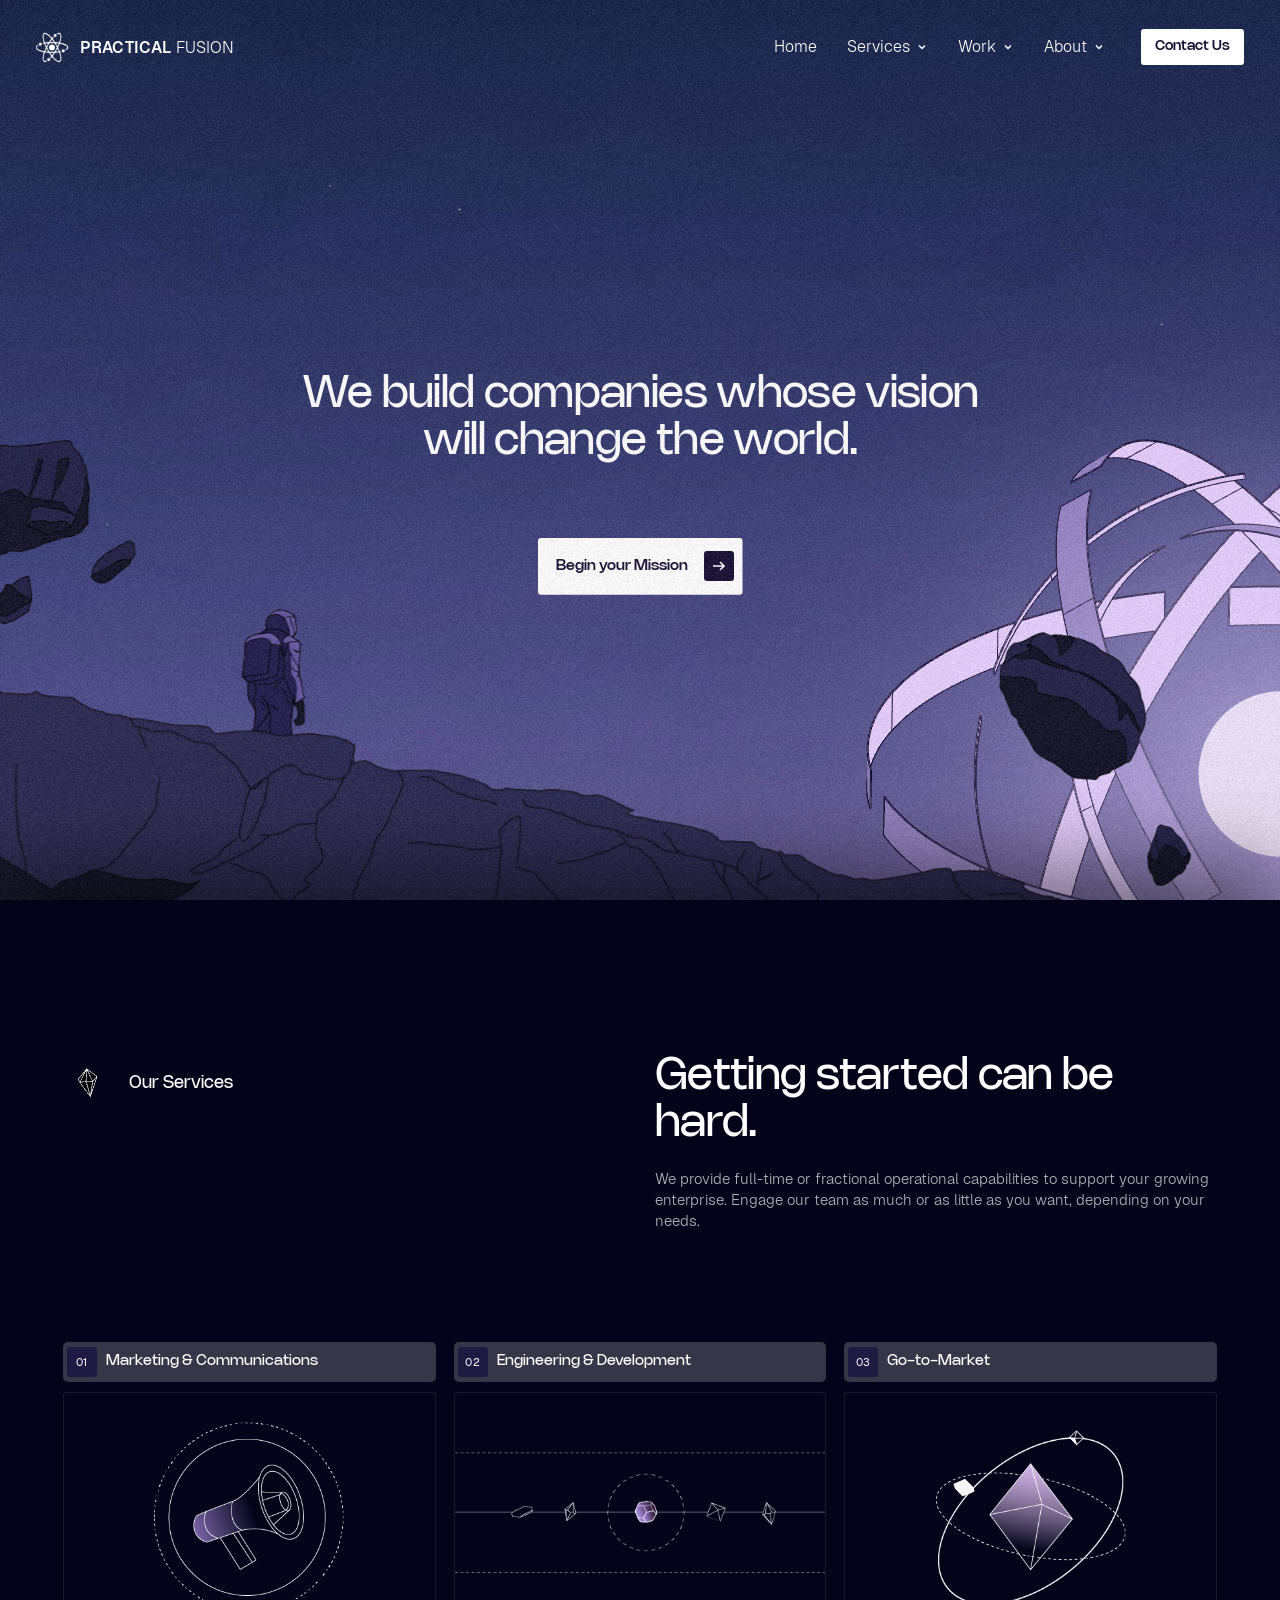
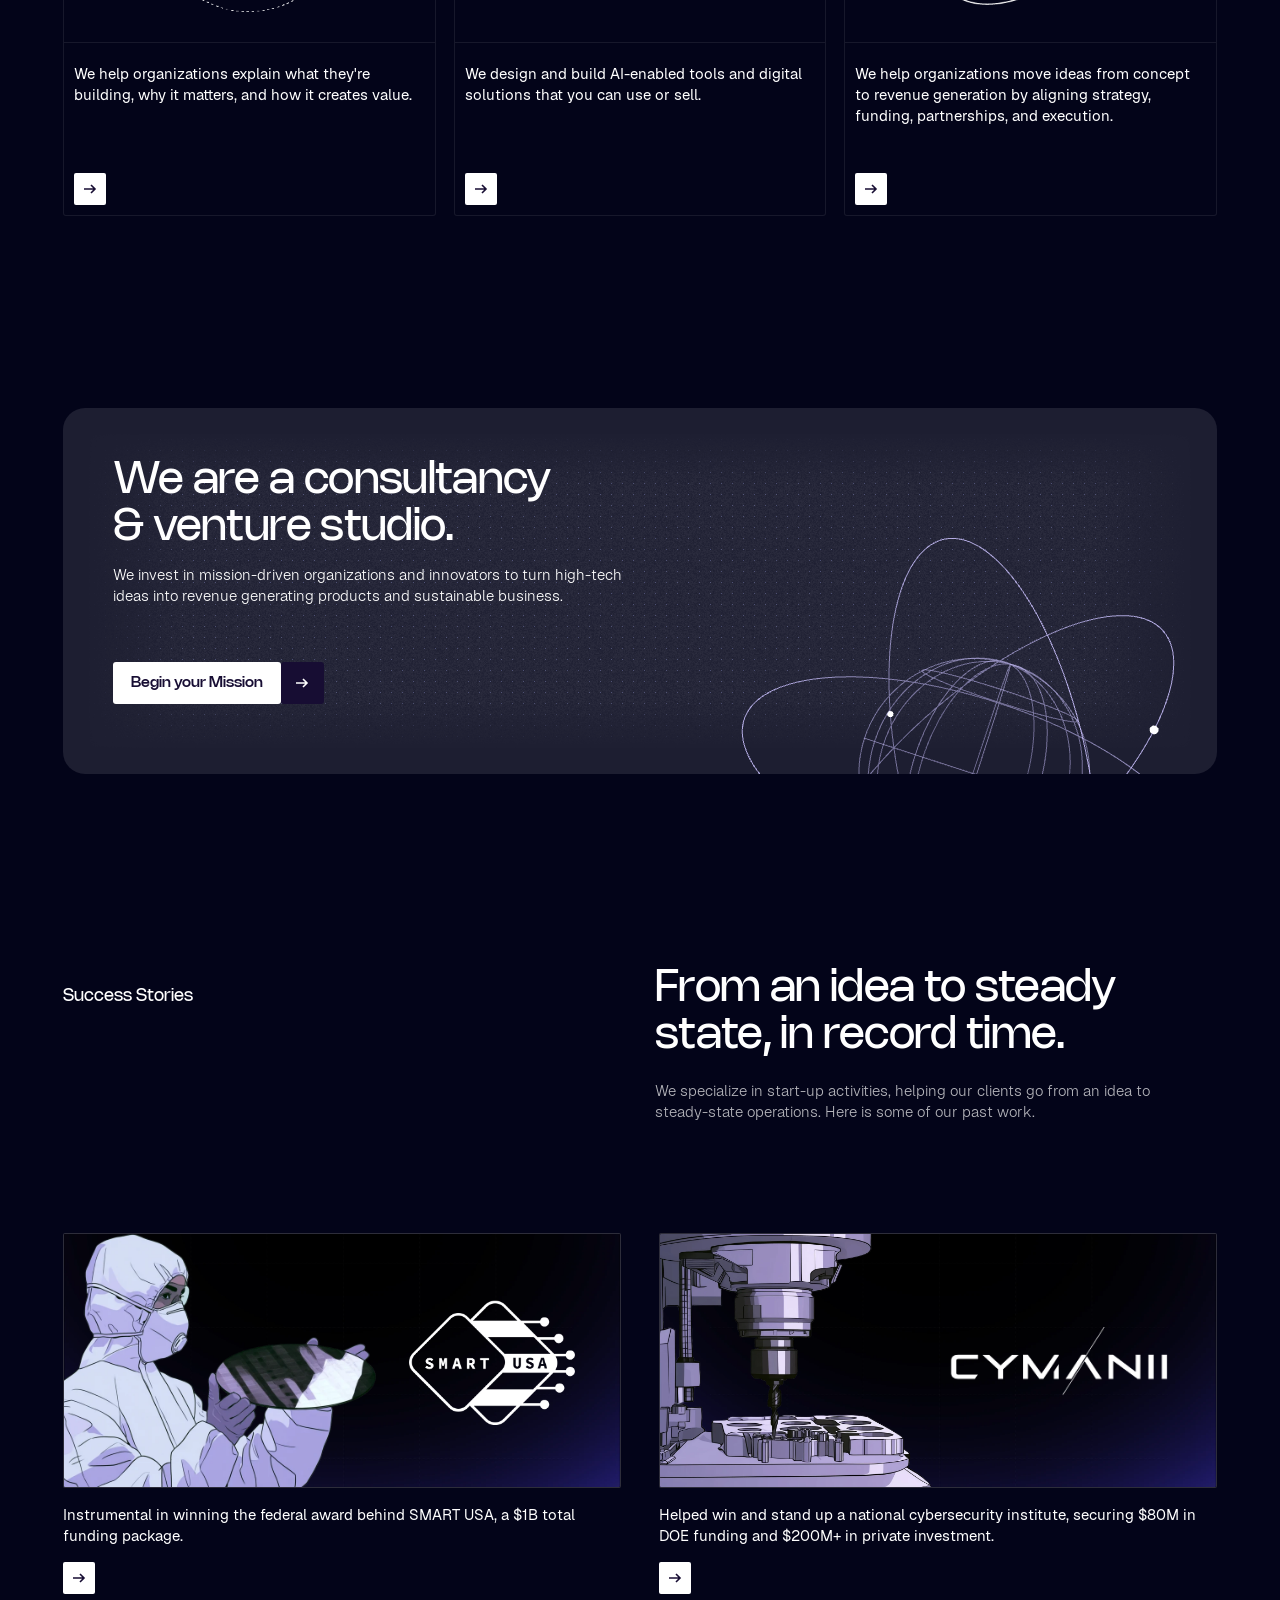
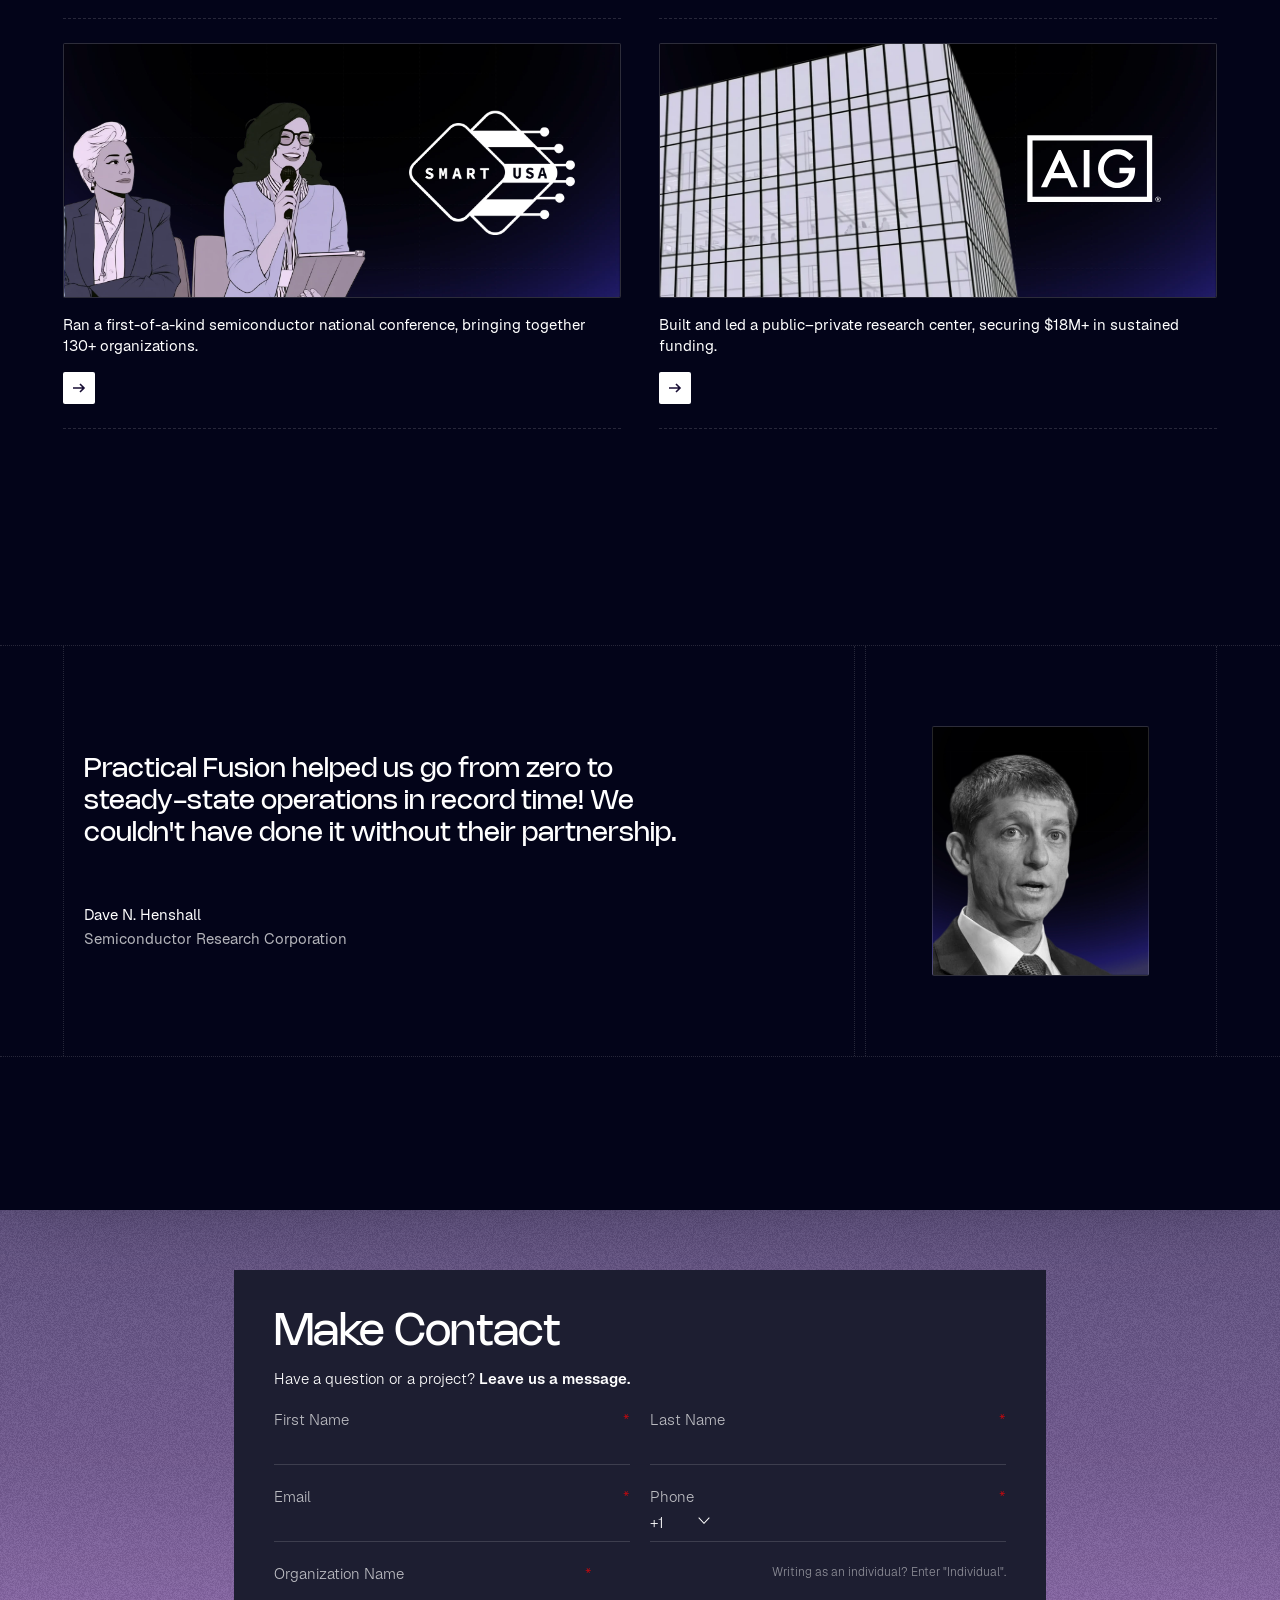
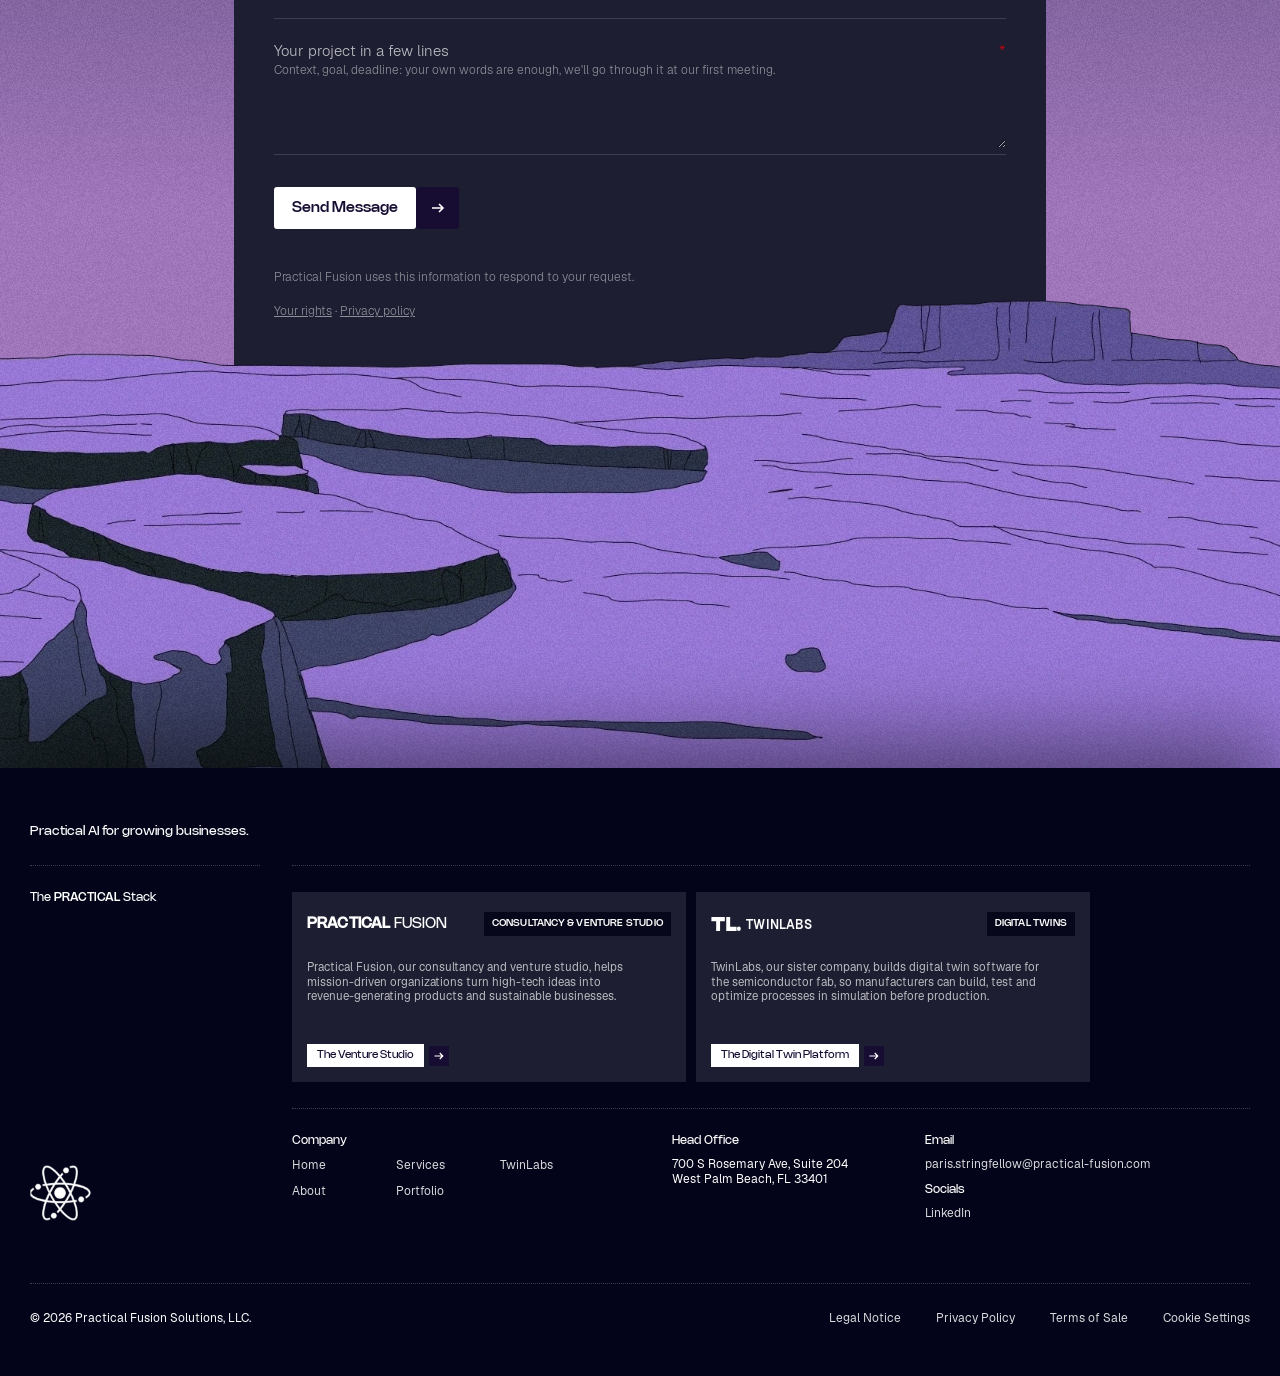
==== commit 8af02a29: "Footer: The PRACTICAL Stack cards (Practical Fusion + TwinLabs), new info row and legal bar Co-Autho" ====
--- a/index.html
+++ b/index.html
@@ -264,16 +264,39 @@
 
 <footer class="footer">
   <p class="tag">Practical AI for growing businesses.</p>
-  <div class="f-grid">
-    <div><h4>Socials</h4><div class="f-col"><a href="https://www.linkedin.com/company/practical-fusion-solutions" target="_blank" rel="noopener">LinkedIn</a></div></div>
-    <div><h4>Company</h4><div class="f-links"><a href="#top" data-home>Home</a><a href="#services" data-jump>Services</a><a href="https://twinlabs.com" target="_blank" rel="noopener">TwinLabs</a><a href="#venture" data-jump>About</a><a href="#stories" data-jump>Portfolio</a></div></div>
-    <div><h4>Services</h4><div class="f-col"><a href="#services" data-jump>Marketing &amp; Communications</a><a href="#services" data-jump>Engineering &amp; Development</a><a href="#services" data-jump>Go-to-Market</a></div></div>
-  </div>
-  <hr>
-  <div class="f-bottom">
-    <img src="assets/img/logo-atom.webp" alt="Practical Fusion">
-    <div><h4>Head Office</h4><p>700 S Rosemary Ave, Suite 204<br>West Palm Beach, FL 33401</p></div>
-    <div><h4>Email</h4><p><a href="mailto:paris.stringfellow@practical-fusion.com">paris.stringfellow@practical-fusion.com</a></p></div>
+  <div class="f-row f-rule"><span></span><span></span></div>
+
+  <div class="f-row">
+    <h4 class="f-label">The <b>PRACTICAL</b> Stack</h4>
+    <div class="f-stack">
+      <article class="f-card">
+        <div class="f-card-top"><span class="f-wm"><b>PRACTICAL</b> FUSION</span><span class="f-badge">Consultancy &amp; Venture Studio</span></div>
+        <p>Practical Fusion, our consultancy and venture studio, helps mission-driven organizations turn high-tech ideas into revenue-generating products and sustainable businesses.</p>
+        <a class="f-btn" href="#venture" data-jump><span class="lbl">The Venture Studio</span><span class="arr"><svg viewBox="0 0 16 16" fill="none" stroke="currentColor" stroke-width="1.6"><path d="M2 8h11M9 4l4 4-4 4"/></svg></span></a>
+      </article>
+      <article class="f-card">
+        <div class="f-card-top"><span class="f-wm tl"><svg class="tl-mark" viewBox="0 0 52 22" aria-hidden="true"><path fill="currentColor" d="M0 0h24v6.5h-8.5V22H8.5V6.5H0z M26.5 0h7v15.5H45V22H26.5z"/><circle fill="currentColor" cx="49" cy="18.5" r="3.5"/></svg>TWINLABS</span><span class="f-badge">Digital Twins</span></div>
+        <p>TwinLabs, our sister company, builds digital twin software for the semiconductor fab, so manufacturers can build, test and optimize processes in simulation before production.</p>
+        <a class="f-btn" href="https://twinlabs.com" target="_blank" rel="noopener"><span class="lbl">The Digital Twin Platform</span><span class="arr"><svg viewBox="0 0 16 16" fill="none" stroke="currentColor" stroke-width="1.6"><path d="M2 8h11M9 4l4 4-4 4"/></svg></span></a>
+      </article>
+    </div>
+  </div>
+  <div class="f-row f-rule"><span class="f-gap"></span><span></span></div>
+
+  <div class="f-row">
+    <img class="f-logo" src="assets/img/logo-atom.webp" alt="Practical Fusion">
+    <div class="f-info">
+      <div><h4>Company</h4><div class="f-links"><a href="#top" data-home>Home</a><a href="#services" data-jump>Services</a><a href="https://twinlabs.com" target="_blank" rel="noopener">TwinLabs</a><a href="about.html">About</a><a href="#stories" data-jump>Portfolio</a></div></div>
+      <div><h4>Head Office</h4><p>700 S Rosemary Ave, Suite 204<br>West Palm Beach, FL 33401</p></div>
+      <div><h4>Email</h4><p><a href="mailto:paris.stringfellow@practical-fusion.com">paris.stringfellow@practical-fusion.com</a></p>
+        <h4 class="f-soc">Socials</h4><p><a href="https://www.linkedin.com/company/practical-fusion-solutions" target="_blank" rel="noopener">LinkedIn</a></p></div>
+    </div>
+  </div>
+  <div class="f-rule f-full"></div>
+
+  <div class="f-legal">
+    <p>© 2026 Practical Fusion Solutions, LLC.</p>
+    <nav aria-label="Legal"><a href="#">Legal Notice</a><a href="#">Privacy Policy</a><a href="#">Terms of Sale</a><a href="#">Cookie Settings</a></nav>
   </div>
 </footer>
 
--- a/assets/css/site.css
+++ b/assets/css/site.css
@@ -199,8 +199,17 @@
 .venture{padding-top:clamp(160px,15vw,240px)}
 .venture-card{position:relative;background:var(--panel);border-radius:22px;padding:50px 50px 46px;min-height:366px;display:grid;grid-template-columns:minmax(0,522px) 1fr;overflow:hidden;isolation:isolate}
 .venture-card > div{position:relative;z-index:1}
+/* fine dot grid over the card, kept off the edges, with live grain on top */
+.venture-card::before,.venture-card::after{content:"";position:absolute;inset:26px;z-index:-1;pointer-events:none;
+  --fx:linear-gradient(90deg,transparent,#000 9%,#000 91%,transparent);--fy:linear-gradient(180deg,transparent,#000 16%,#000 84%,transparent);
+  -webkit-mask:var(--fx),var(--fy);-webkit-mask-composite:source-in;mask:var(--fx),var(--fy);mask-composite:intersect}
+.venture-card::before{background:radial-gradient(circle,rgba(160,168,235,.34) .55px,transparent .9px) 0 0/11px 11px}
+.venture-card::after{background:url(../img/grain.png) 0 0/160px 160px;opacity:.07;mix-blend-mode:screen;animation:grain .9s steps(1) infinite}
+@keyframes grain{0%{background-position:0 0}12%{background-position:-37px 21px}25%{background-position:54px -48px}37%{background-position:-12px 66px}
+  50%{background-position:81px 13px}62%{background-position:-63px -29px}75%{background-position:27px 92px}87%{background-position:-88px 47px}}
+@media (prefers-reduced-motion:reduce){.venture-card::after{animation:none}}
 .venture-card .body-l{margin-top:12px;max-width:522px}
-.venture-card .btn{margin-top:30px}
+.venture-card .btn{margin-top:56px}
 #atom3d{position:absolute;right:0;top:0;width:42%;height:200%;pointer-events:none}
 
 /* about (about.html) */
@@ -240,7 +249,7 @@
 /* the person's photo on the same backdrop as the success-story cards */
 .quote-photo{position:relative;width:min(217px,80%);aspect-ratio:217/250;overflow:hidden;border:1px solid var(--line);border-radius:2px;
   background:#0A0A1A url(../img/story-bg.webp) center bottom/cover no-repeat}
-.quote-photo img{position:absolute;left:50%;bottom:0;width:94%;height:auto;transform:translateX(-50%)}
+.quote-photo img{position:absolute;left:-1px;top:11%;width:calc(100% + 2px);height:auto}   /* head room on top, flush to the sides; the torso runs off the bottom */
 .stack-end{height:clamp(140px,12vw,190px)}
 
 /* contact (revealed underneath the stack) */
@@ -277,16 +286,37 @@
 
 /* footer */
 .footer{position:relative;z-index:4;background:var(--bg);padding:56px 30px 50px;font-size:12px;box-shadow:0 -30px 80px rgba(0,0,0,.45)}
-.footer .tag{font-family:"Nohemi";font-size:12px;width:127px;line-height:1.2}
-.f-grid{display:grid;grid-template-columns:250px 390px 1fr;margin-top:40px;row-gap:46px}
+.footer .tag{font-family:"Nohemi";font-size:13px;line-height:1.2}
+.f-row{display:grid;grid-template-columns:230px 1fr;column-gap:32px;align-items:start}
+.f-rule{margin:26px 0}
+.f-rule span{height:0;border-top:1px dotted rgba(255,255,255,.22)}
+.f-rule span.f-gap{border:0}
+.f-rule.f-full{border-top:1px dotted rgba(255,255,255,.22);margin:44px 0 26px}
 .footer h4{font-family:"Nohemi";font-weight:400;font-size:12px;margin-bottom:10px}
-.f-links{display:grid;grid-template-columns:repeat(3,106px);row-gap:10px}
-.f-links a,.f-col a{opacity:.85;transition:opacity .2s}.f-links a:hover,.f-col a:hover{opacity:1}
-.f-col{display:flex;flex-direction:column;gap:10px}
-.footer hr{border:0;border-top:1px dashed var(--line);margin:40px 0 0 250px}
-.f-bottom{display:grid;grid-template-columns:250px 258px 1fr;margin-top:24px;align-items:start}
-.f-bottom img{width:69px}
-.f-bottom p{line-height:1.2}
+.f-label{font-family:"Nohemi";font-size:12px}
+.f-label b{font-weight:500}
+.f-stack{display:grid;grid-template-columns:repeat(2,minmax(0,394px));gap:10px}
+.f-card{display:flex;flex-direction:column;background:var(--panel);padding:20px 15px 15px;min-height:190px}
+.f-card-top{display:flex;align-items:center;justify-content:space-between;gap:12px}
+.f-wm{font-family:"Nohemi";font-size:15px;letter-spacing:.01em;white-space:nowrap}
+.f-wm b{font-weight:600}
+.f-wm.tl{display:inline-flex;align-items:center;gap:6px;font-family:"Geist";font-weight:700;font-size:14px;letter-spacing:.02em;transform:scaleX(.88);transform-origin:left center}
+.tl-mark{width:34px;height:14px}
+.f-badge{background:#06071A;padding:7px 8px;font-family:"Nohemi";font-weight:500;font-size:9.5px;letter-spacing:.02em;text-transform:uppercase;white-space:nowrap}
+.f-card p{margin-top:24px;max-width:330px;font-size:11.5px;line-height:1.25;color:var(--mute)}
+.f-btn{margin-top:auto;padding-top:28px;align-self:flex-start;display:inline-flex;align-items:center;gap:5px;font-family:"Nohemi";font-size:11px;color:var(--ink)}
+.f-btn .lbl{background:#fff;padding:6px 10px}
+.f-btn .arr{width:20px;height:20px;display:grid;place-items:center;background:var(--ink);color:#fff;transition:transform .4s var(--ease)}
+.f-btn .arr svg{width:12px;height:12px}
+.f-btn:hover .arr{transform:translateX(3px)}
+.f-logo{width:64px;margin-top:12px}
+.f-info{display:grid;grid-template-columns:380px 253px 1fr;column-gap:0}
+.f-links{display:grid;grid-template-columns:repeat(3,104px);row-gap:10px}
+.f-links a,.f-info p a,.f-legal a{opacity:.85;transition:opacity .2s}.f-links a:hover,.f-info p a:hover,.f-legal a:hover{opacity:1}
+.f-info p{line-height:1.2}
+.f-soc{margin-top:12px}
+.f-legal{display:flex;justify-content:space-between;align-items:center;gap:20px;flex-wrap:wrap}
+.f-legal nav{display:flex;gap:35px;flex-wrap:wrap}
 
 /* ---------- responsive ---------- */
 @media (max-width:1100px){
@@ -303,7 +333,7 @@
   .quote{grid-template-columns:1fr;gap:0}.quote > div{min-height:0}.quote > div:first-child{border-right:0}.quote-side{border-left:0;border-top:1px dotted var(--line);justify-content:flex-start}
   .mission{left:var(--pad);right:var(--pad);top:auto;bottom:10vh;transform:none}
   .mission p br{display:none}
-  .f-grid,.f-bottom{grid-template-columns:1fr}.footer hr{margin-left:0}
+  .f-row{grid-template-columns:1fr;row-gap:18px}.f-rule span:first-child{display:none}.f-stack{grid-template-columns:1fr}.f-info{grid-template-columns:1fr;row-gap:26px}.f-card-top{flex-wrap:wrap;row-gap:10px}.f-badge{white-space:normal}.f-legal nav{gap:18px}
 }
 @media (max-width:640px){
   .nav{padding:16px 18px}
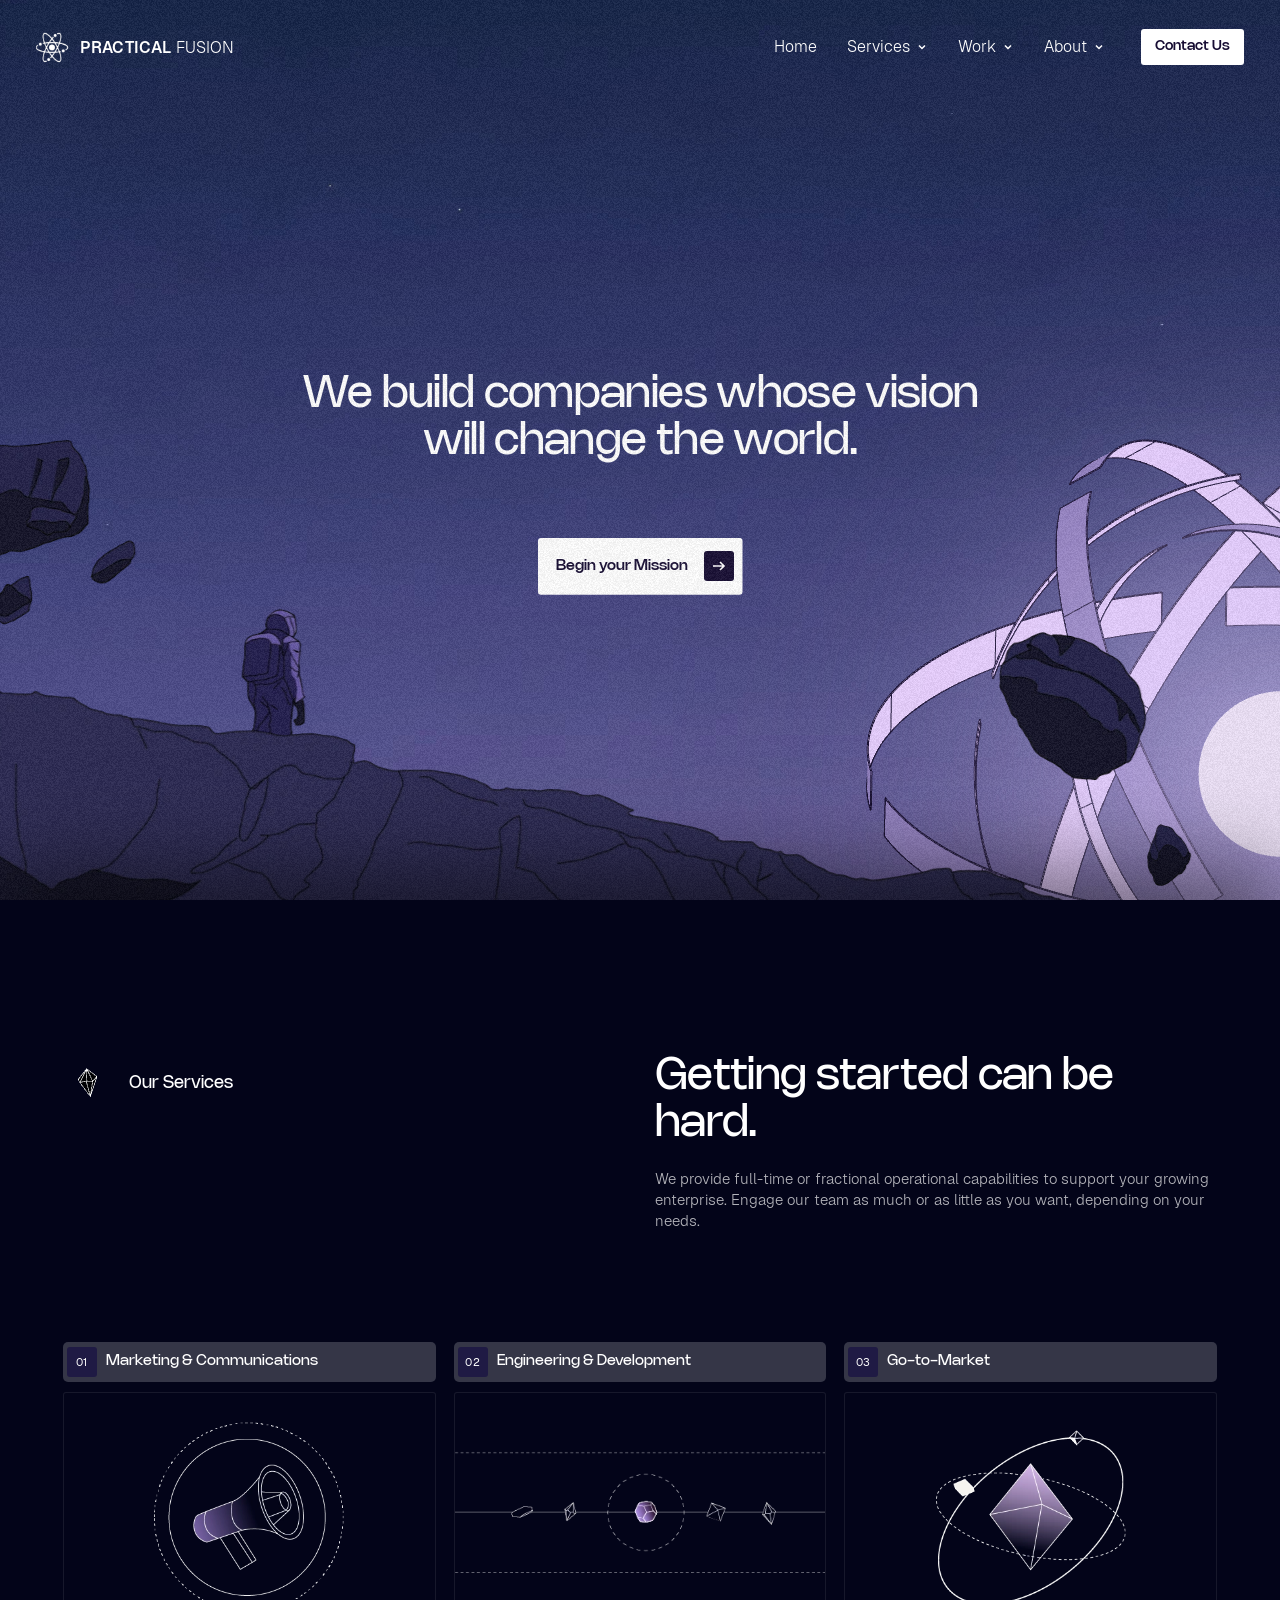
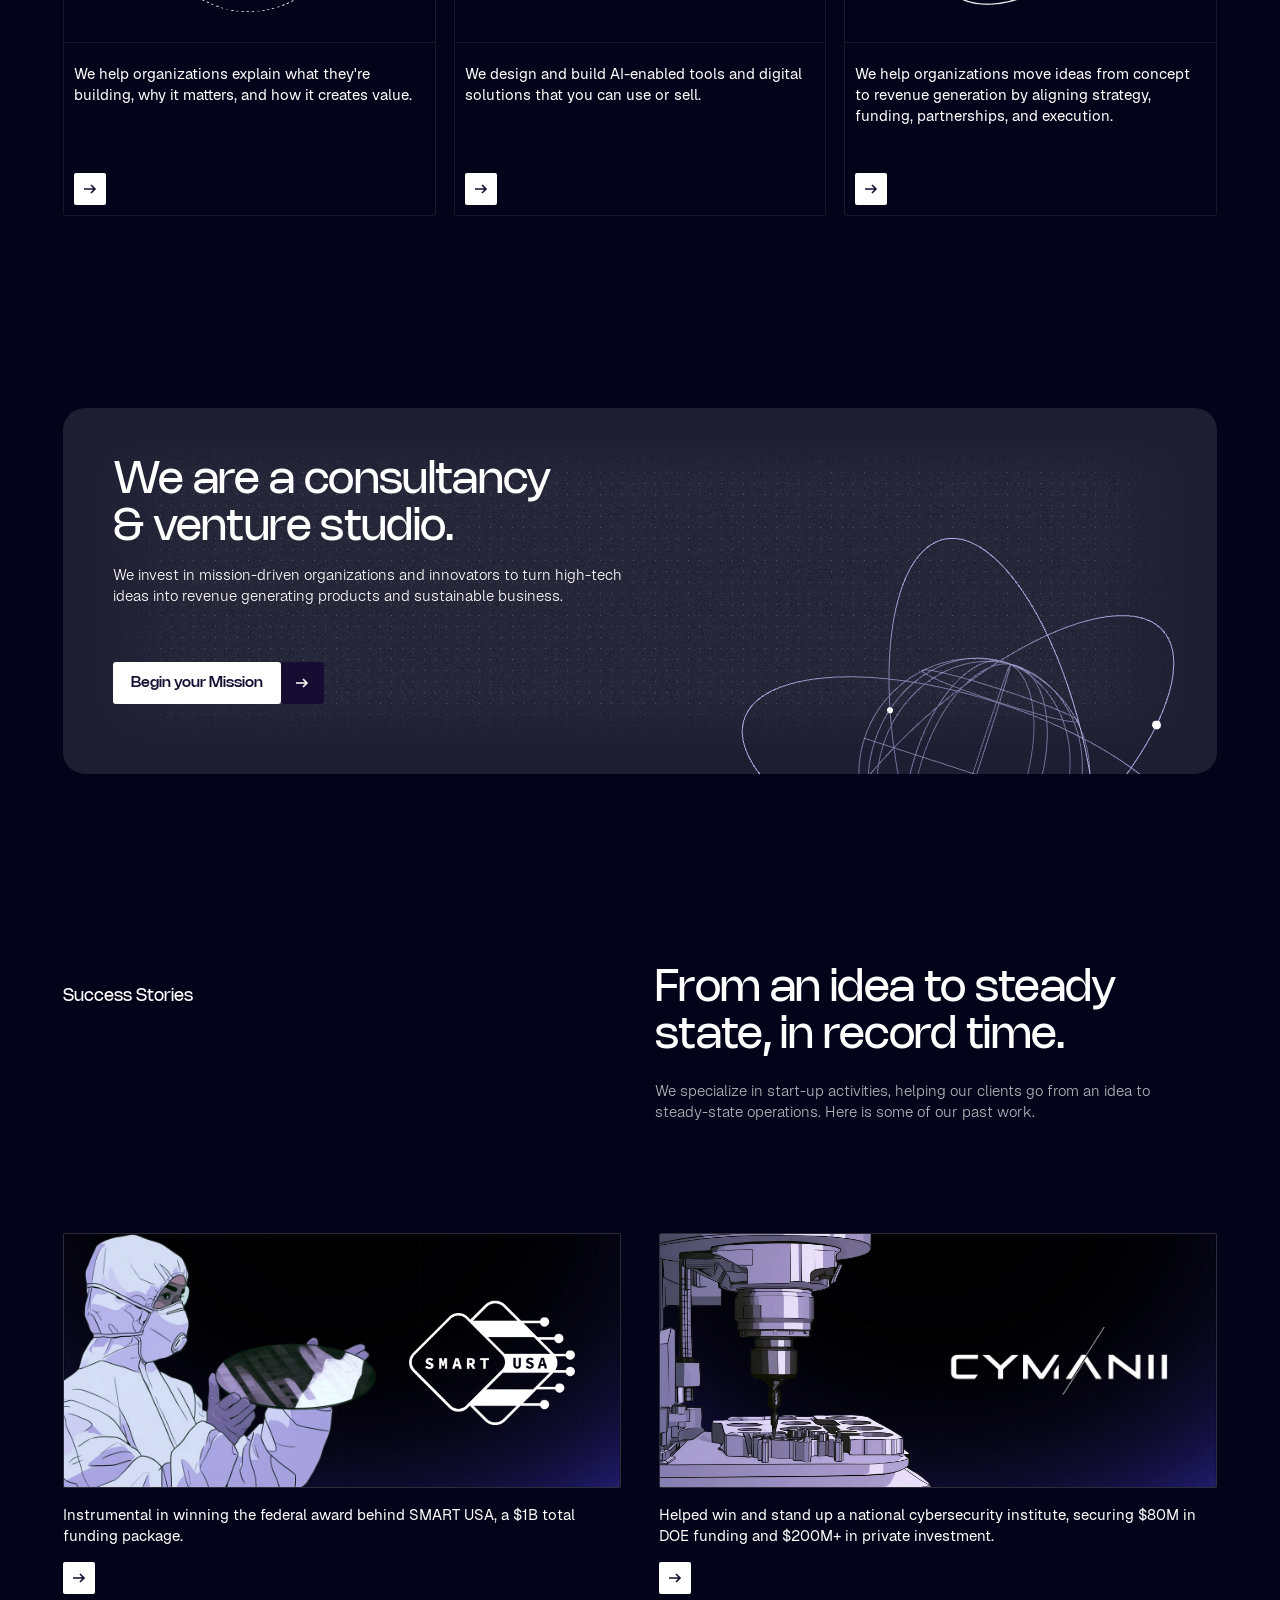
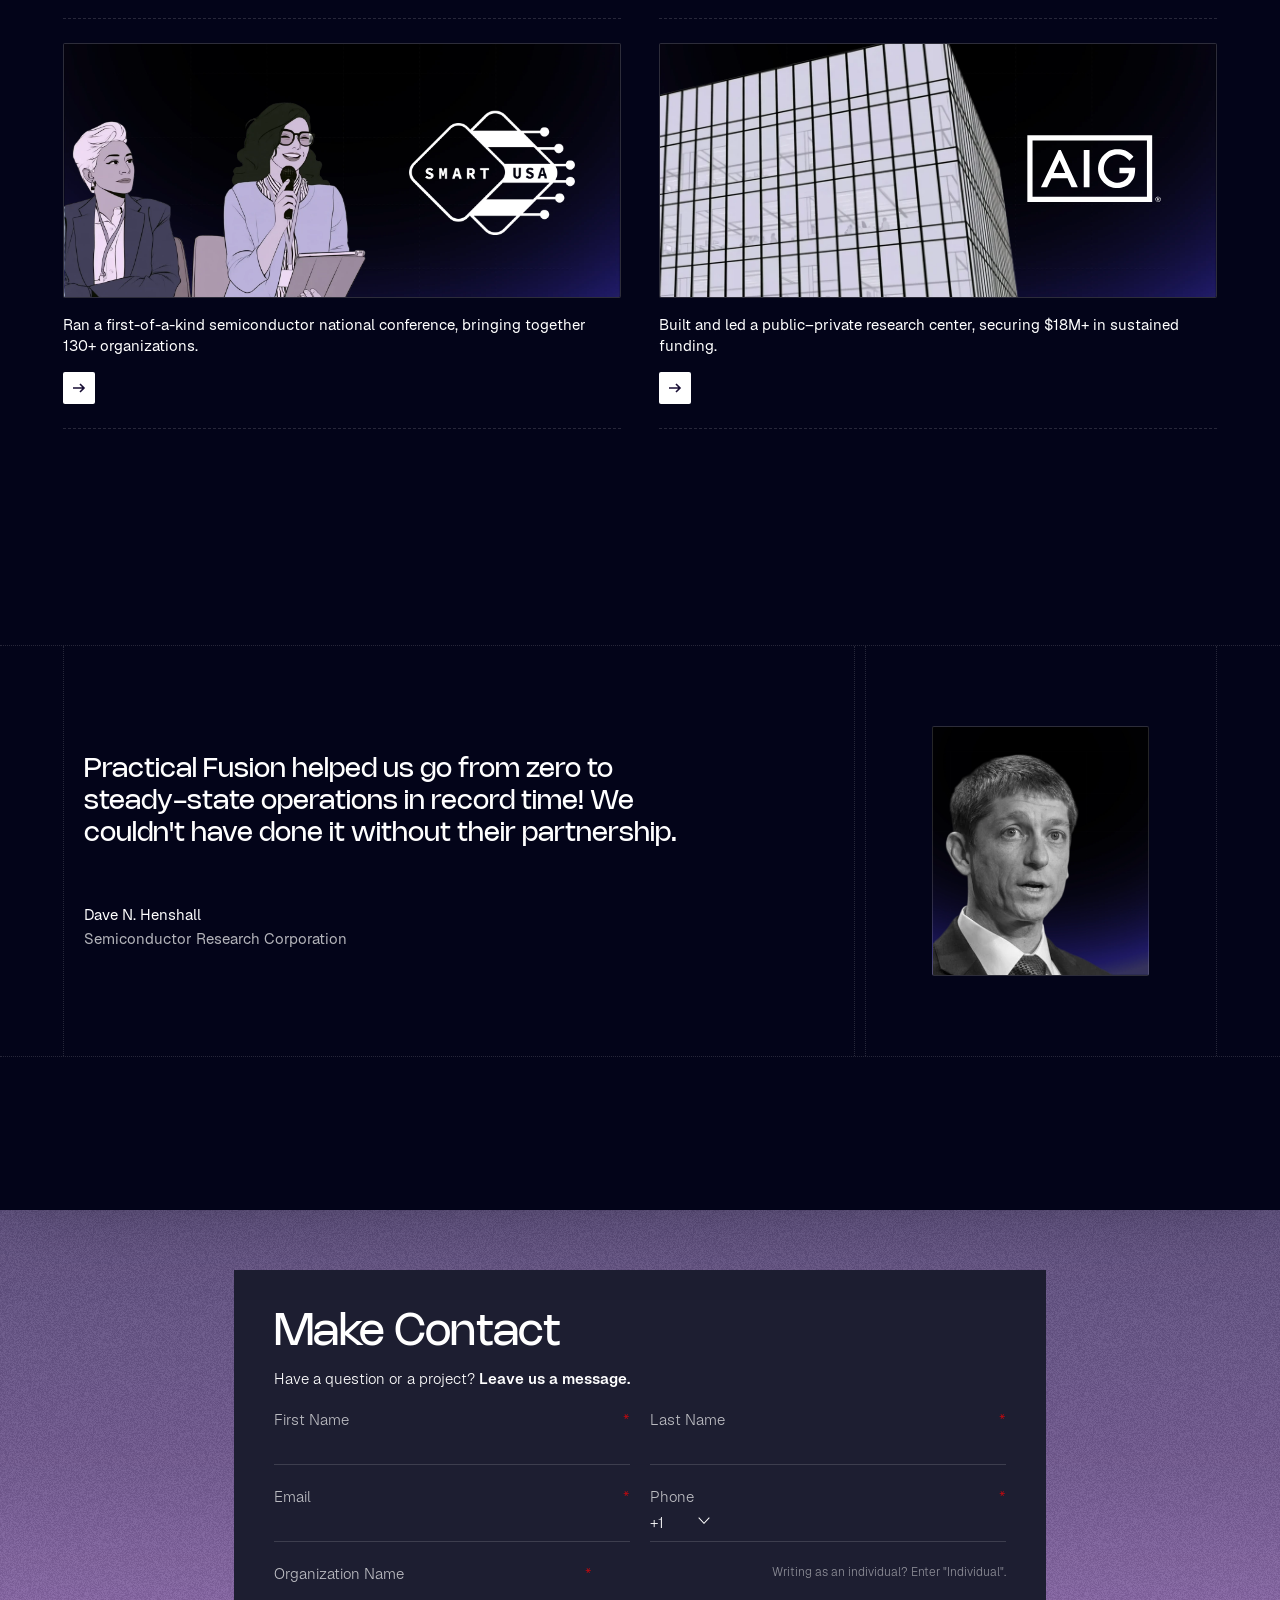
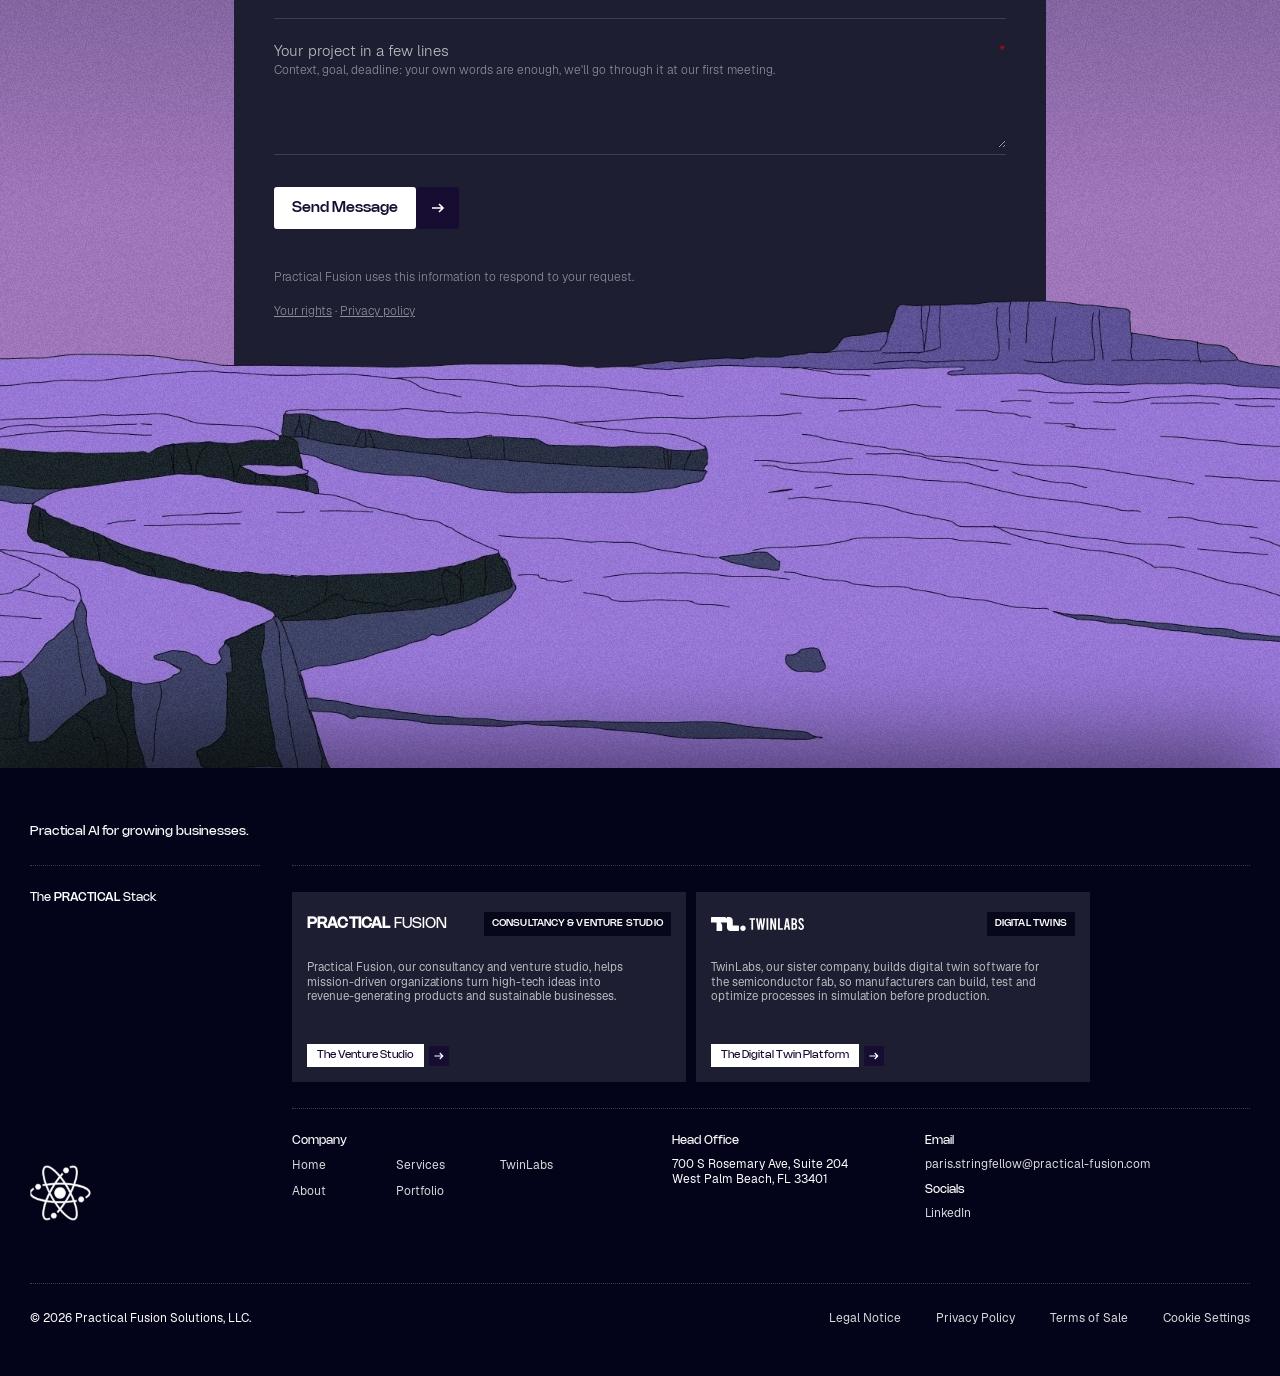
==== commit 81b35761: "Footer: real TwinLabs logo (white) Co-Authored-By: Claude Opus 5.5 <noreply@anthropic.com> Claude-Se" ====
--- a/index.html
+++ b/index.html
@@ -275,7 +275,7 @@
         <a class="f-btn" href="#venture" data-jump><span class="lbl">The Venture Studio</span><span class="arr"><svg viewBox="0 0 16 16" fill="none" stroke="currentColor" stroke-width="1.6"><path d="M2 8h11M9 4l4 4-4 4"/></svg></span></a>
       </article>
       <article class="f-card">
-        <div class="f-card-top"><span class="f-wm tl"><svg class="tl-mark" viewBox="0 0 52 22" aria-hidden="true"><path fill="currentColor" d="M0 0h24v6.5h-8.5V22H8.5V6.5H0z M26.5 0h7v15.5H45V22H26.5z"/><circle fill="currentColor" cx="49" cy="18.5" r="3.5"/></svg>TWINLABS</span><span class="f-badge">Digital Twins</span></div>
+        <div class="f-card-top"><img class="f-tl" src="assets/img/logo-twinlabs.svg" alt="TwinLabs"><span class="f-badge">Digital Twins</span></div>
         <p>TwinLabs, our sister company, builds digital twin software for the semiconductor fab, so manufacturers can build, test and optimize processes in simulation before production.</p>
         <a class="f-btn" href="https://twinlabs.com" target="_blank" rel="noopener"><span class="lbl">The Digital Twin Platform</span><span class="arr"><svg viewBox="0 0 16 16" fill="none" stroke="currentColor" stroke-width="1.6"><path d="M2 8h11M9 4l4 4-4 4"/></svg></span></a>
       </article>
--- a/assets/css/site.css
+++ b/assets/css/site.css
@@ -300,8 +300,7 @@
 .f-card-top{display:flex;align-items:center;justify-content:space-between;gap:12px}
 .f-wm{font-family:"Nohemi";font-size:15px;letter-spacing:.01em;white-space:nowrap}
 .f-wm b{font-weight:600}
-.f-wm.tl{display:inline-flex;align-items:center;gap:6px;font-family:"Geist";font-weight:700;font-size:14px;letter-spacing:.02em;transform:scaleX(.88);transform-origin:left center}
-.tl-mark{width:34px;height:14px}
+.f-tl{height:14px;width:auto;display:block}
 .f-badge{background:#06071A;padding:7px 8px;font-family:"Nohemi";font-weight:500;font-size:9.5px;letter-spacing:.02em;text-transform:uppercase;white-space:nowrap}
 .f-card p{margin-top:24px;max-width:330px;font-size:11.5px;line-height:1.25;color:var(--mute)}
 .f-btn{margin-top:auto;padding-top:28px;align-self:flex-start;display:inline-flex;align-items:center;gap:5px;font-family:"Nohemi";font-size:11px;color:var(--ink)}
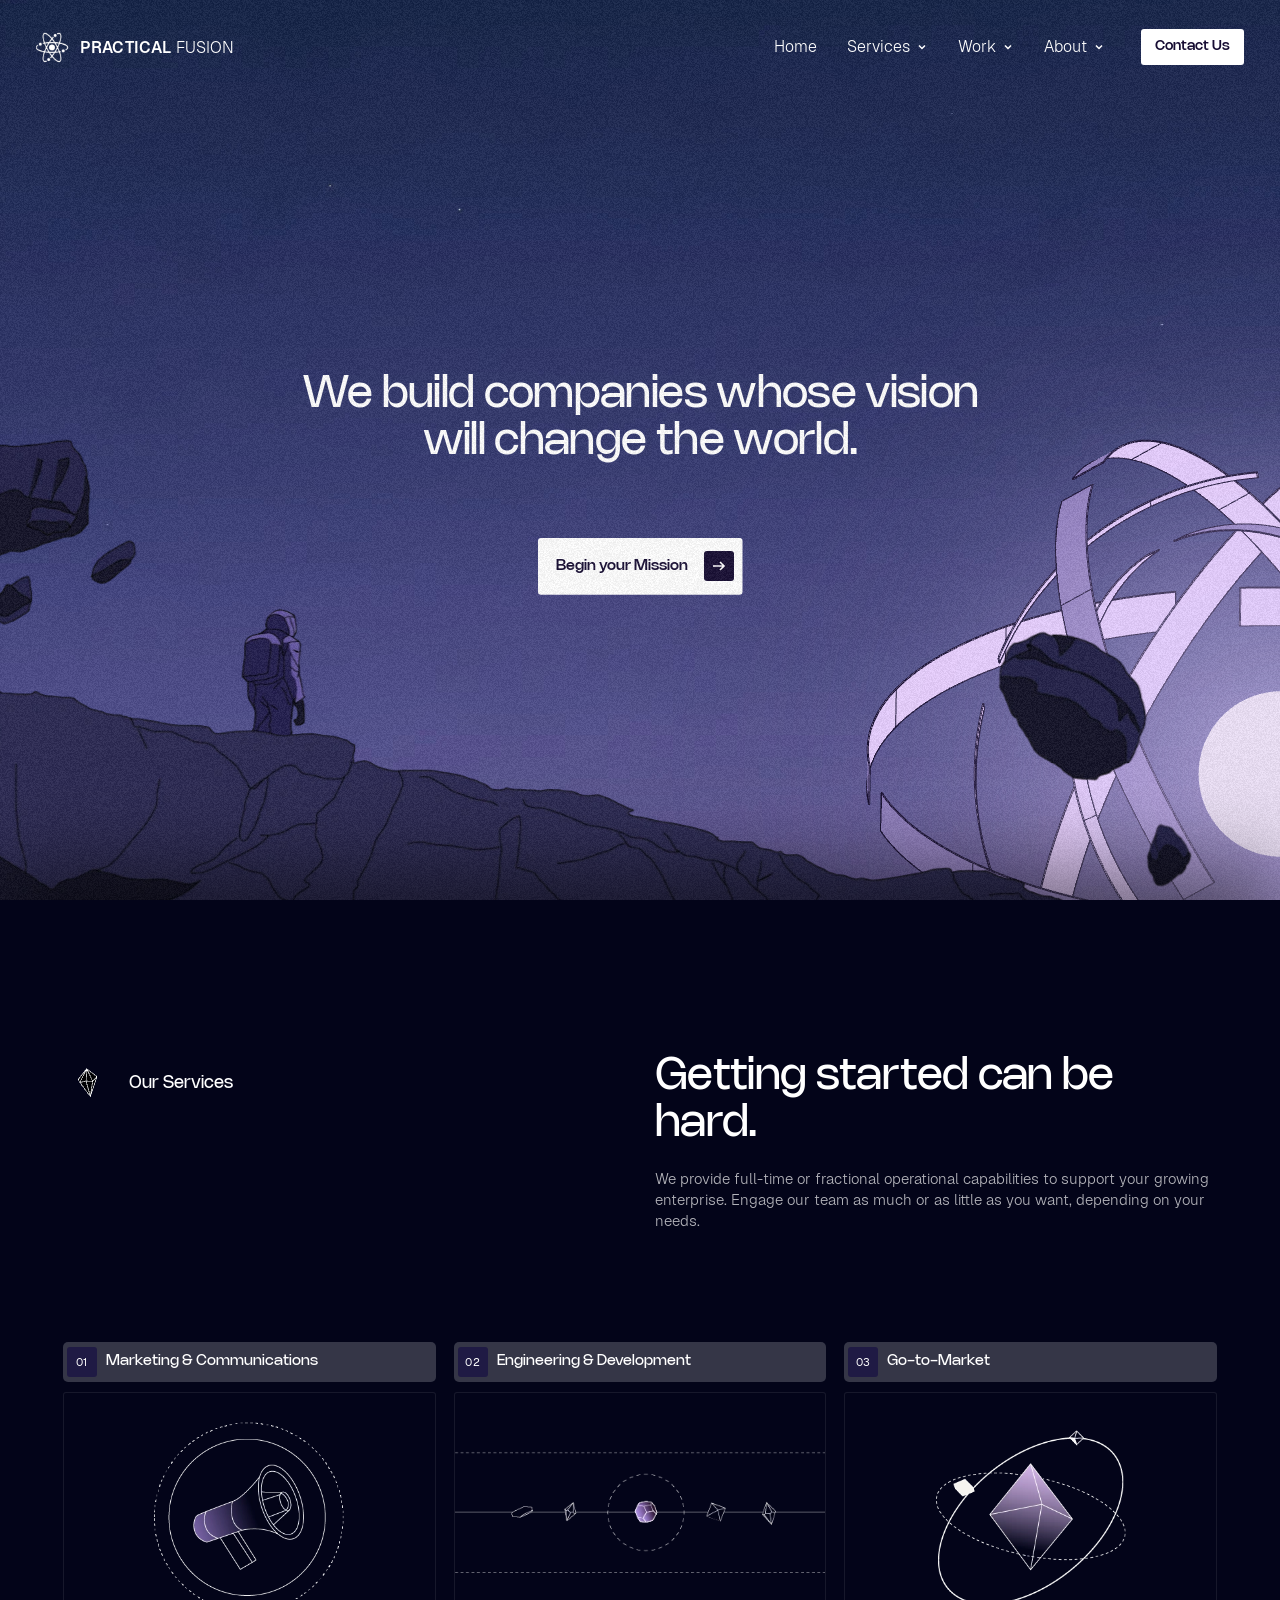
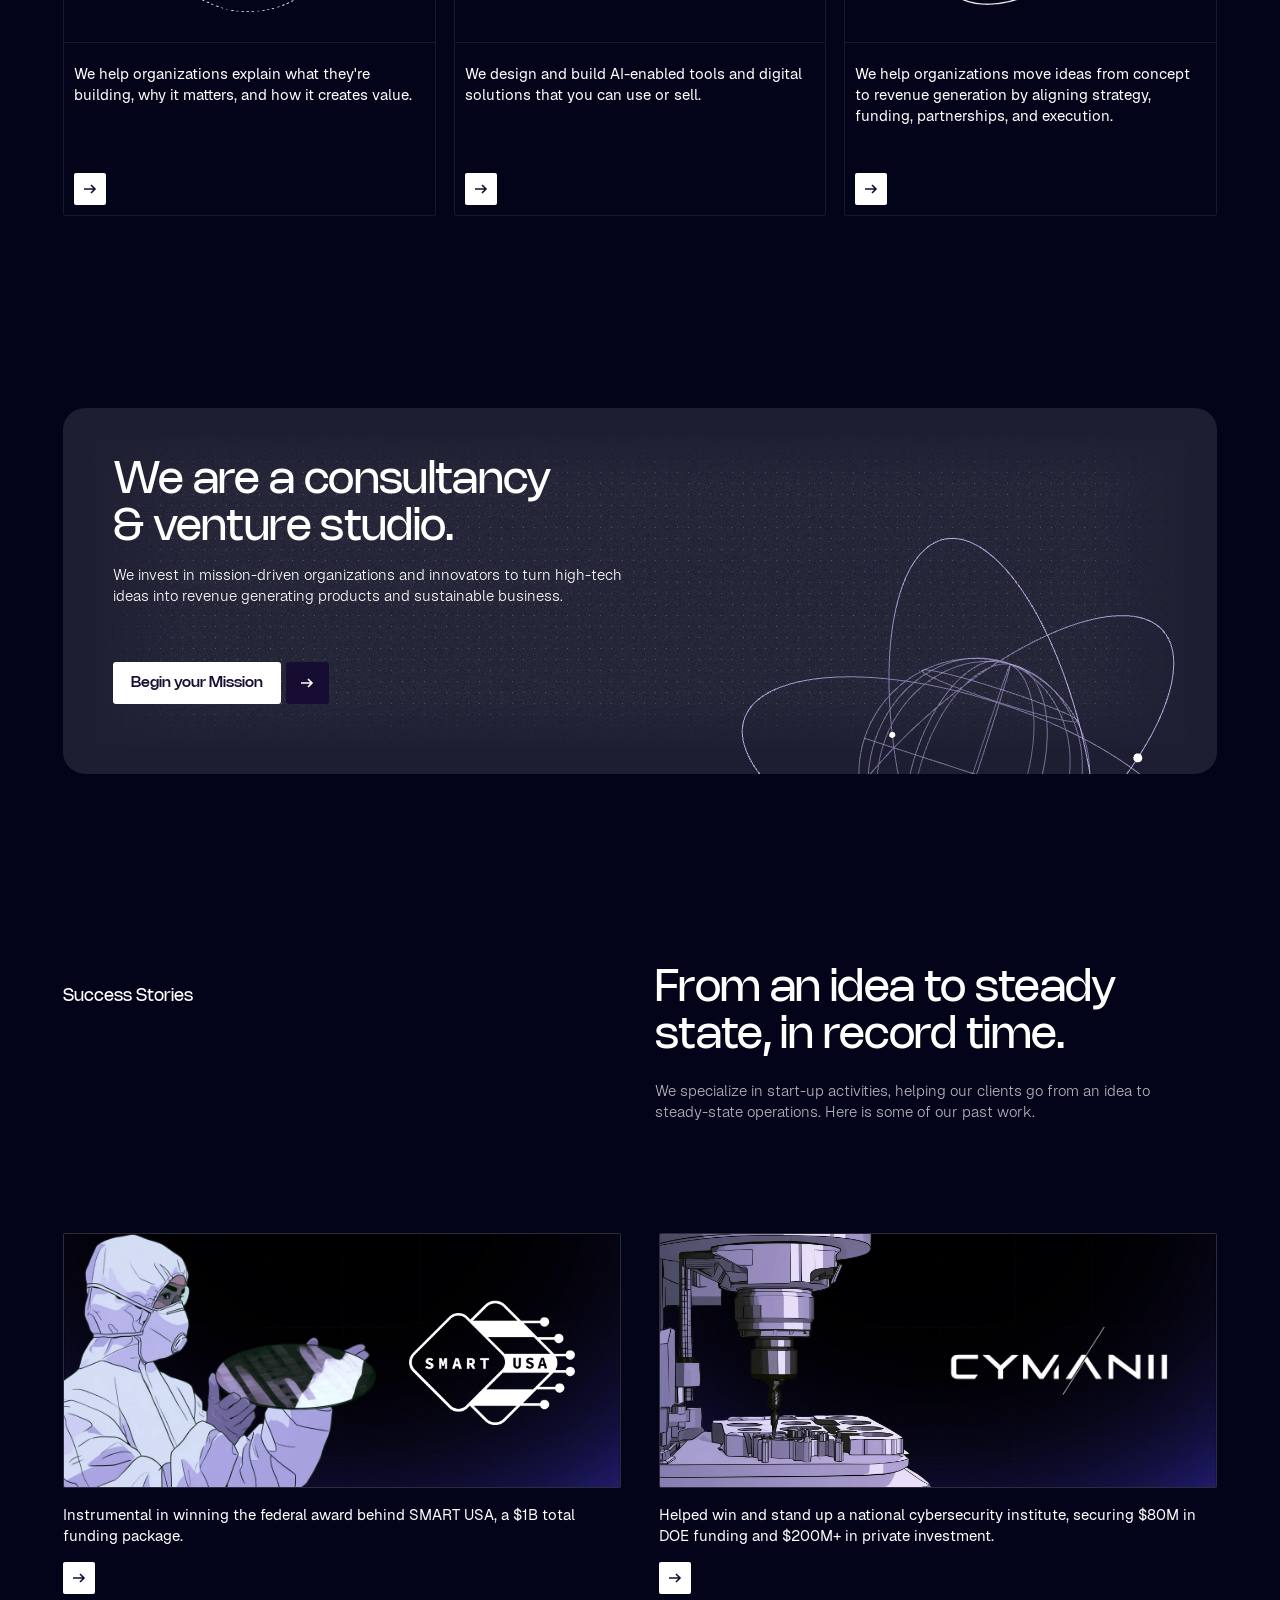
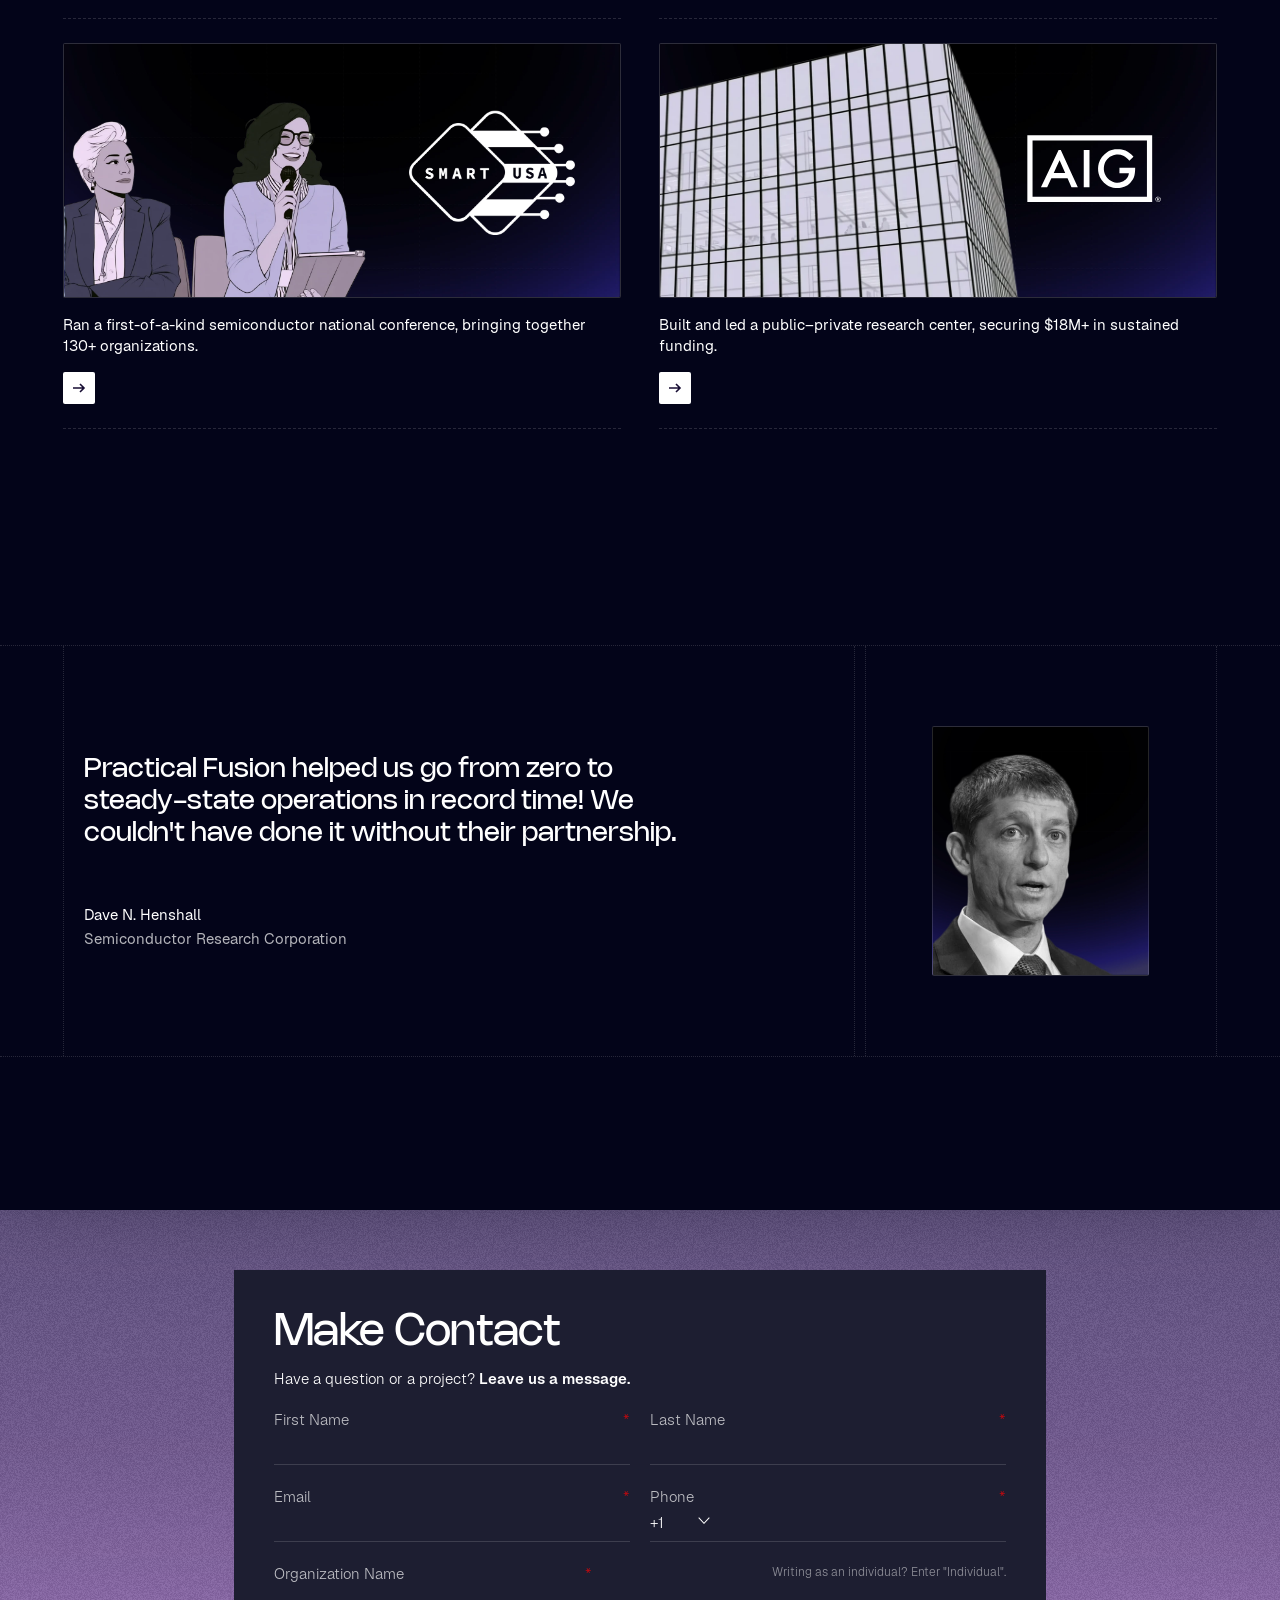
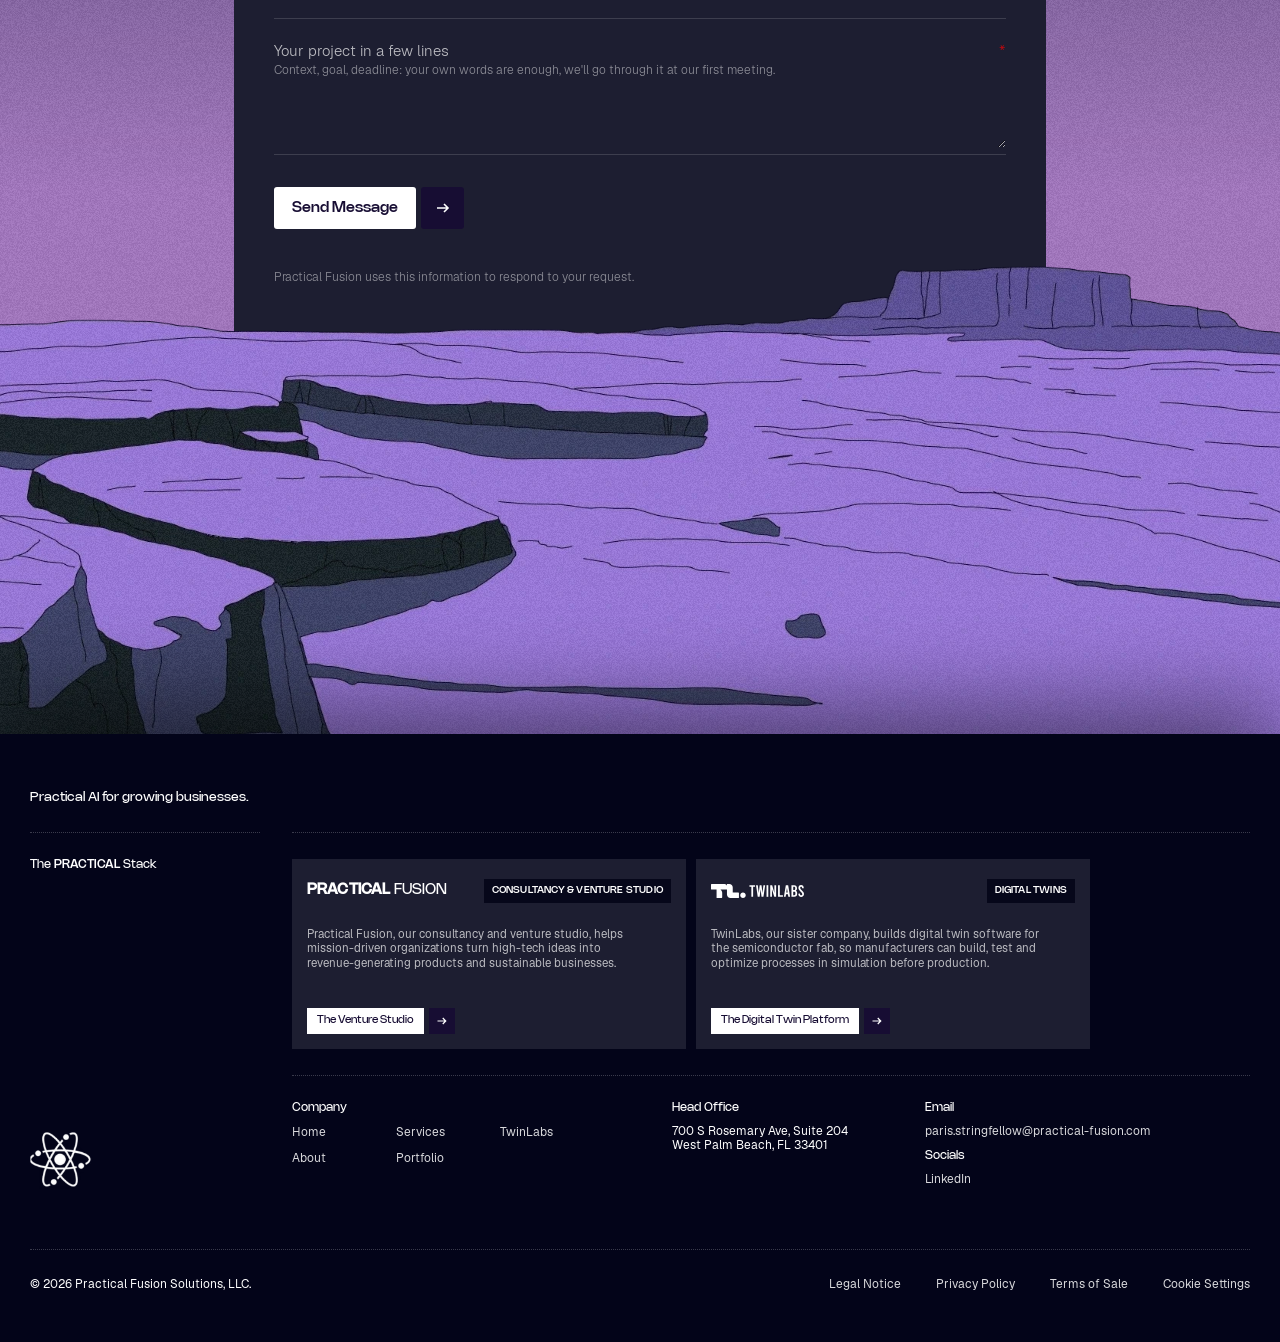
==== commit 4adc4453: "Card buttons: hidden label drops fully below the frame; contact card drops duplicate legal links Co-" ====
--- a/index.html
+++ b/index.html
@@ -255,7 +255,7 @@
       <div class="form-actions">
         <button class="btn" type="submit"><span class="lbl">Send Message</span><span class="arr"><svg viewBox="0 0 16 16" fill="none" stroke="currentColor" stroke-width="1.6"><path d="M2 8h11M9 4l4 4-4 4"/></svg></span></button>
         <p class="status" id="status" role="status"></p>
-        <p class="form-note">Practical Fusion uses this information to respond to your request.<br><br><a href="#">Your rights</a> · <a href="#">Privacy policy</a></p>
+        <p class="form-note">Practical Fusion uses this information to respond to your request.</p>
       </div>
     </form>
   </div>
--- a/assets/css/site.css
+++ b/assets/css/site.css
@@ -27,9 +27,9 @@
   --out:cubic-bezier(.16,1,.3,1);
 }
 *{box-sizing:border-box;margin:0;padding:0}
-html{background:var(--bg);scrollbar-width:none;overscroll-behavior:none}
+html{background:var(--bg);scrollbar-width:none}
 html::-webkit-scrollbar,body::-webkit-scrollbar{display:none;width:0;height:0}
-body{-ms-overflow-style:none;overscroll-behavior:none}
+body{-ms-overflow-style:none}
 body{font-family:"Geist",system-ui,sans-serif;font-weight:400;color:var(--text);background:var(--bg);-webkit-font-smoothing:antialiased;overflow-x:hidden}
 body.locked{overflow:hidden;height:100vh}
 a{color:inherit;text-decoration:none}
@@ -47,10 +47,9 @@
 .noise::after{content:"";position:absolute;inset:0;background:url("../img/grain.png") 0 0/200px 200px;opacity:.07;pointer-events:none;z-index:12;border-radius:inherit}
 
 /* ---------- buttons ---------- */
-.btn{display:inline-flex;align-items:stretch;gap:0;font-family:"Nohemi";font-weight:500;font-size:15px;line-height:1.1;color:var(--ink)}
+.btn{display:inline-flex;align-items:stretch;gap:5px;font-family:"Nohemi";font-weight:500;font-size:15px;line-height:1.1;color:var(--ink)}
 .btn .lbl{background:#fff;border-radius:3px;padding:13px 18px;display:flex;align-items:center;white-space:nowrap}
 .btn .arr{width:43px;display:grid;place-items:center;background:var(--ink);color:#fff;border-radius:3px;transition:transform .4s var(--ease)}
-.btn:hover .arr{transform:translateX(4px)}
 .btn.boxed{background:#fff;border-radius:3px;padding:10px 10px 10px 14px;gap:14px;align-items:center}
 .btn.boxed .lbl{padding:0;background:none}
 .btn.boxed .arr{width:30px;height:30px;border-radius:3px}
@@ -61,7 +60,7 @@
 .more-arr{width:32px;display:grid;place-items:center;background:#fff;border-radius:2px;transition:background .25s}
 .more-lbl{width:0;margin-right:0;overflow:hidden;background:#fff;border-radius:2px;display:flex;align-items:center;
   clip-path:inset(55% 0 0 0);transition:width .45s var(--ease) .05s,margin .45s var(--ease) .05s,clip-path .35s var(--ease) .05s}
-.more-lbl span{display:block;padding:0 14px;white-space:nowrap;font-family:"Nohemi";font-weight:500;font-size:13px;transform:translateY(120%);transition:transform .4s var(--ease) .12s}
+.more-lbl span{display:block;padding:0 14px;white-space:nowrap;font-family:"Nohemi";font-weight:500;font-size:13px;transform:translateY(34px);transition:transform .4s var(--ease) .12s}
 .card:hover .more-lbl,.story:hover .more-lbl,.more:focus-visible .more-lbl,.inview .more-lbl{width:var(--w,140px);margin-right:3px;clip-path:inset(0 0 0 0)}
 .card:hover .more-lbl span,.story:hover .more-lbl span,.more:focus-visible .more-lbl span,.inview .more-lbl span{transform:none}
 .card:not(:hover):not(.inview) .more:not(:focus-visible) .more-lbl span,.story:not(:hover):not(.inview) .more:not(:focus-visible) .more-lbl span{transition-delay:0s}
@@ -142,6 +141,7 @@
 .intro-go .begin .lbl{opacity:1}
 .intro-go .begin .arr{opacity:1;transform:none}
 .begin .btn.boxed:hover{transform:scale(1.04)}
+.begin .btn.boxed.pressed{transform:scale(.97)}
 .begin .btn.boxed:hover .arr{transform:translateX(3px);transition-delay:0s}
 
 /* the mission panel (after "Begin your mission"): a header and two lines */
@@ -303,11 +303,11 @@
 .f-tl{height:14px;width:auto;display:block}
 .f-badge{background:#06071A;padding:7px 8px;font-family:"Nohemi";font-weight:500;font-size:9.5px;letter-spacing:.02em;text-transform:uppercase;white-space:nowrap}
 .f-card p{margin-top:24px;max-width:330px;font-size:11.5px;line-height:1.25;color:var(--mute)}
-.f-btn{margin-top:auto;padding-top:28px;align-self:flex-start;display:inline-flex;align-items:center;gap:5px;font-family:"Nohemi";font-size:11px;color:var(--ink)}
-.f-btn .lbl{background:#fff;padding:6px 10px}
-.f-btn .arr{width:20px;height:20px;display:grid;place-items:center;background:var(--ink);color:#fff;transition:transform .4s var(--ease)}
+.f-btn{margin-top:auto;align-self:flex-start;display:inline-flex;align-items:center;gap:5px;font-family:"Nohemi";font-size:11px;color:var(--ink)}
+.f-btn .lbl{background:#fff;height:26px;padding:0 10px;display:flex;align-items:center}
+.f-btn .arr{width:26px;height:26px;display:grid;place-items:center;background:var(--ink);color:#fff;transition:transform .4s var(--ease)}
 .f-btn .arr svg{width:12px;height:12px}
-.f-btn:hover .arr{transform:translateX(3px)}
+.f-card p{margin-bottom:28px}
 .f-logo{width:64px;margin-top:12px}
 .f-info{display:grid;grid-template-columns:380px 253px 1fr;column-gap:0}
 .f-links{display:grid;grid-template-columns:repeat(3,104px);row-gap:10px}
@@ -335,6 +335,7 @@
   .f-row{grid-template-columns:1fr;row-gap:18px}.f-rule span:first-child{display:none}.f-stack{grid-template-columns:1fr}.f-info{grid-template-columns:1fr;row-gap:26px}.f-card-top{flex-wrap:wrap;row-gap:10px}.f-badge{white-space:normal}.f-legal nav{gap:18px}
 }
 @media (max-width:640px){
+  .venture-card{padding:32px 22px 300px;border-radius:16px}.venture-card::before,.venture-card::after{inset:14px}
   .nav{padding:16px 18px}
   .form{grid-template-columns:1fr}.f.full,.form-actions{grid-column:auto}
   .contact-card{padding:28px 20px 130px}
@@ -418,6 +419,20 @@
   .m-menu{display:flex}
 }
 
+
+/* arrow-swap hover (Bitwip/Sharplink style): right chip exits upward, label slides right, left chip rises in */
+.swap{position:relative;overflow:hidden;--aw:43px;--g:5px}
+.f-btn.swap{--aw:26px;--g:5px}
+.swap .lbl,.swap .arr{transition:transform .55s var(--ease)}
+.swap .arr-l{position:absolute;left:0;top:0;bottom:0;width:var(--aw);transform:translateY(105%)}
+
+.swap .arr-r{transition-delay:.04s}
+@media (hover:hover){
+  .swap:hover .lbl,.swap:focus-visible .lbl{transform:translateX(calc(var(--aw) + var(--g)))}
+  .swap:hover .arr-r,.swap:focus-visible .arr-r{transform:translateY(-105%);transition-delay:0s}
+  .swap:hover .arr-l,.swap:focus-visible .arr-l{transform:none;transition-delay:.08s}
+}
+
 /* phones: the gem's circle needs room above the headline */
 @media (max-width:1100px){.sec-head{gap:30px}}
 @media (prefers-reduced-motion:reduce){
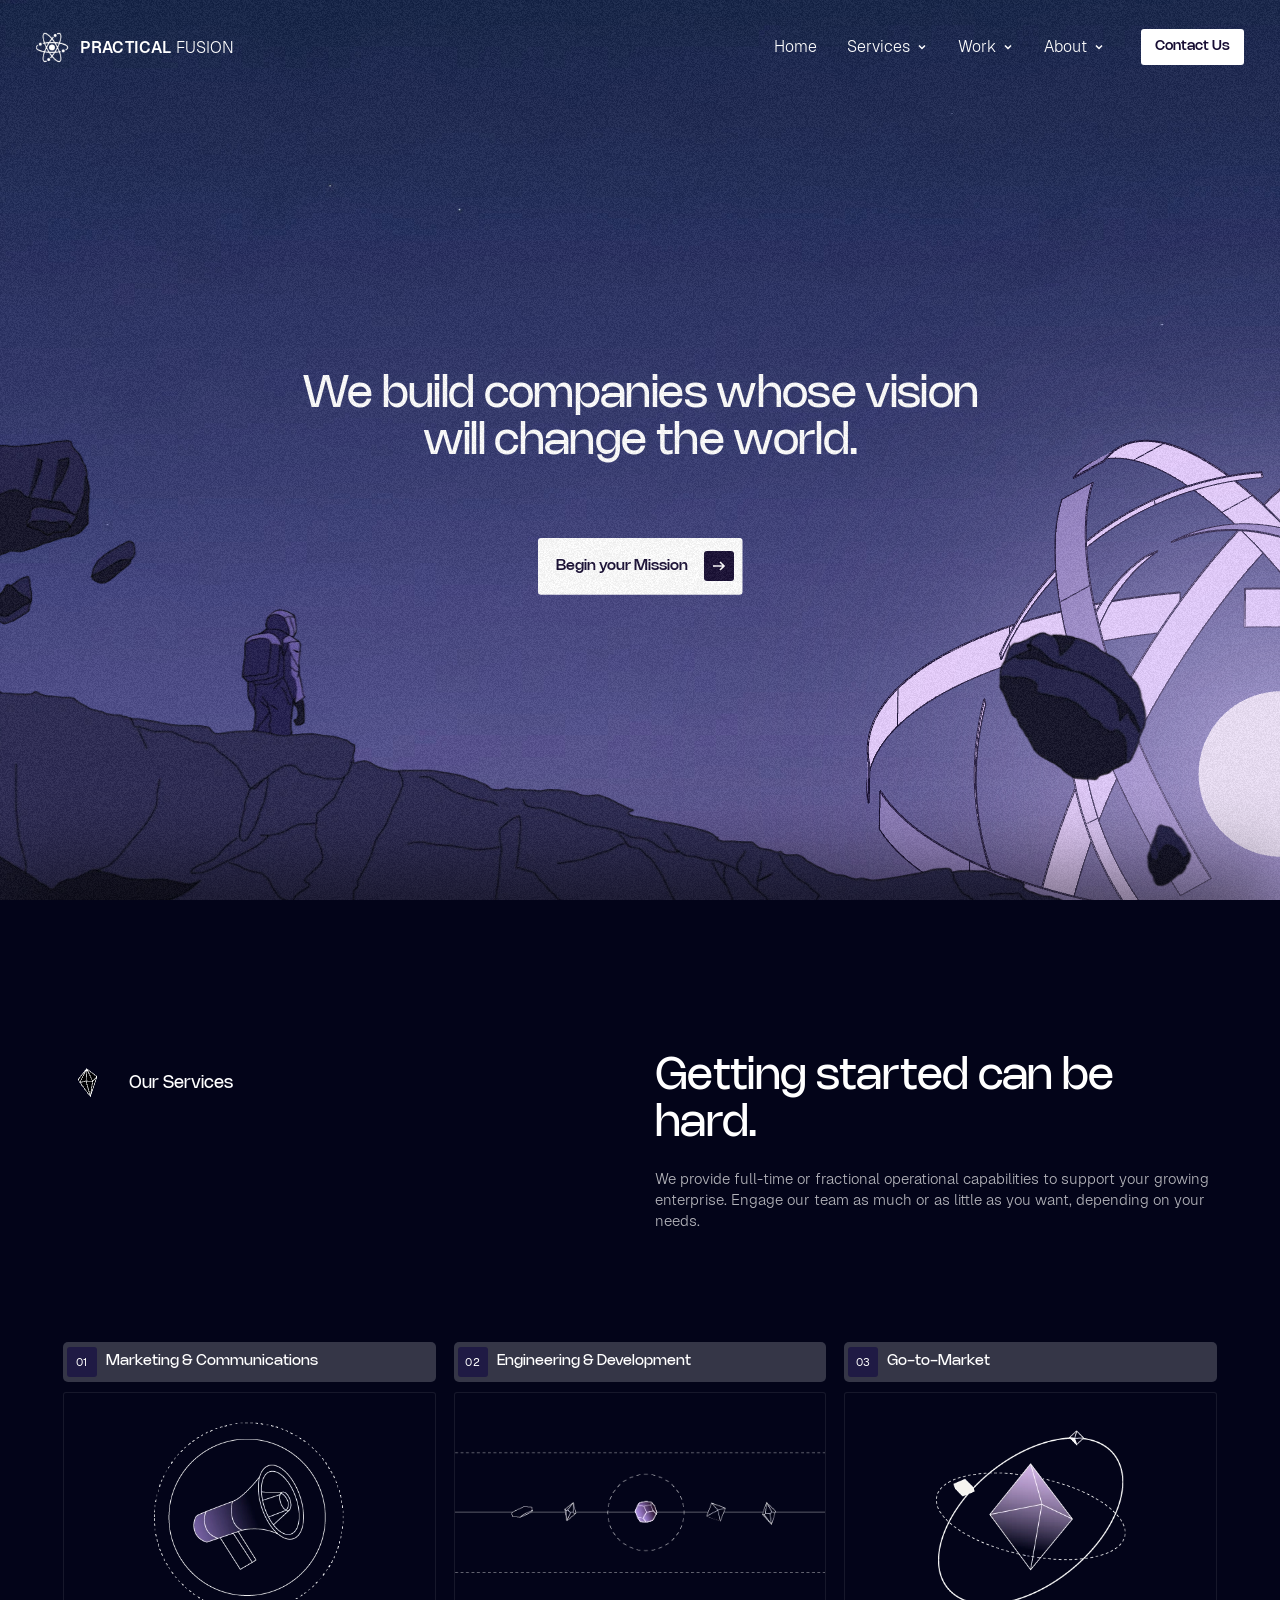
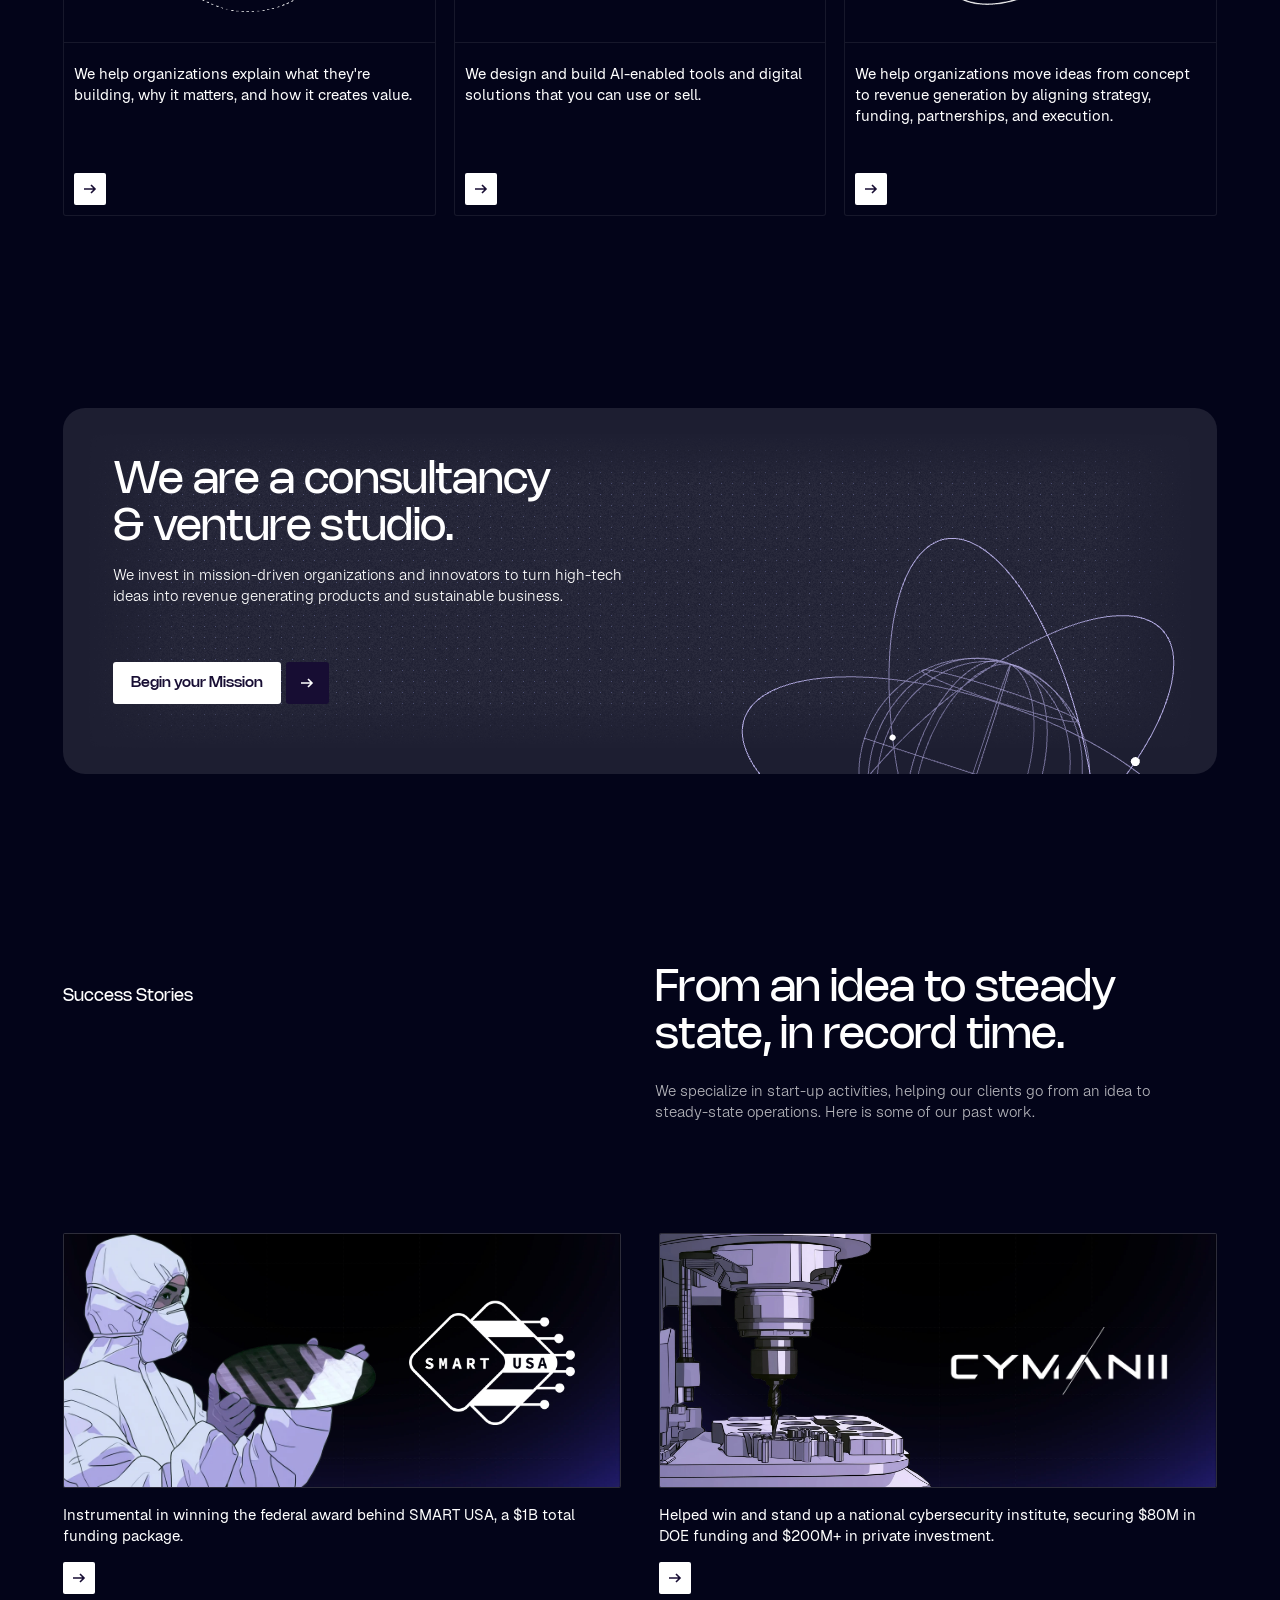
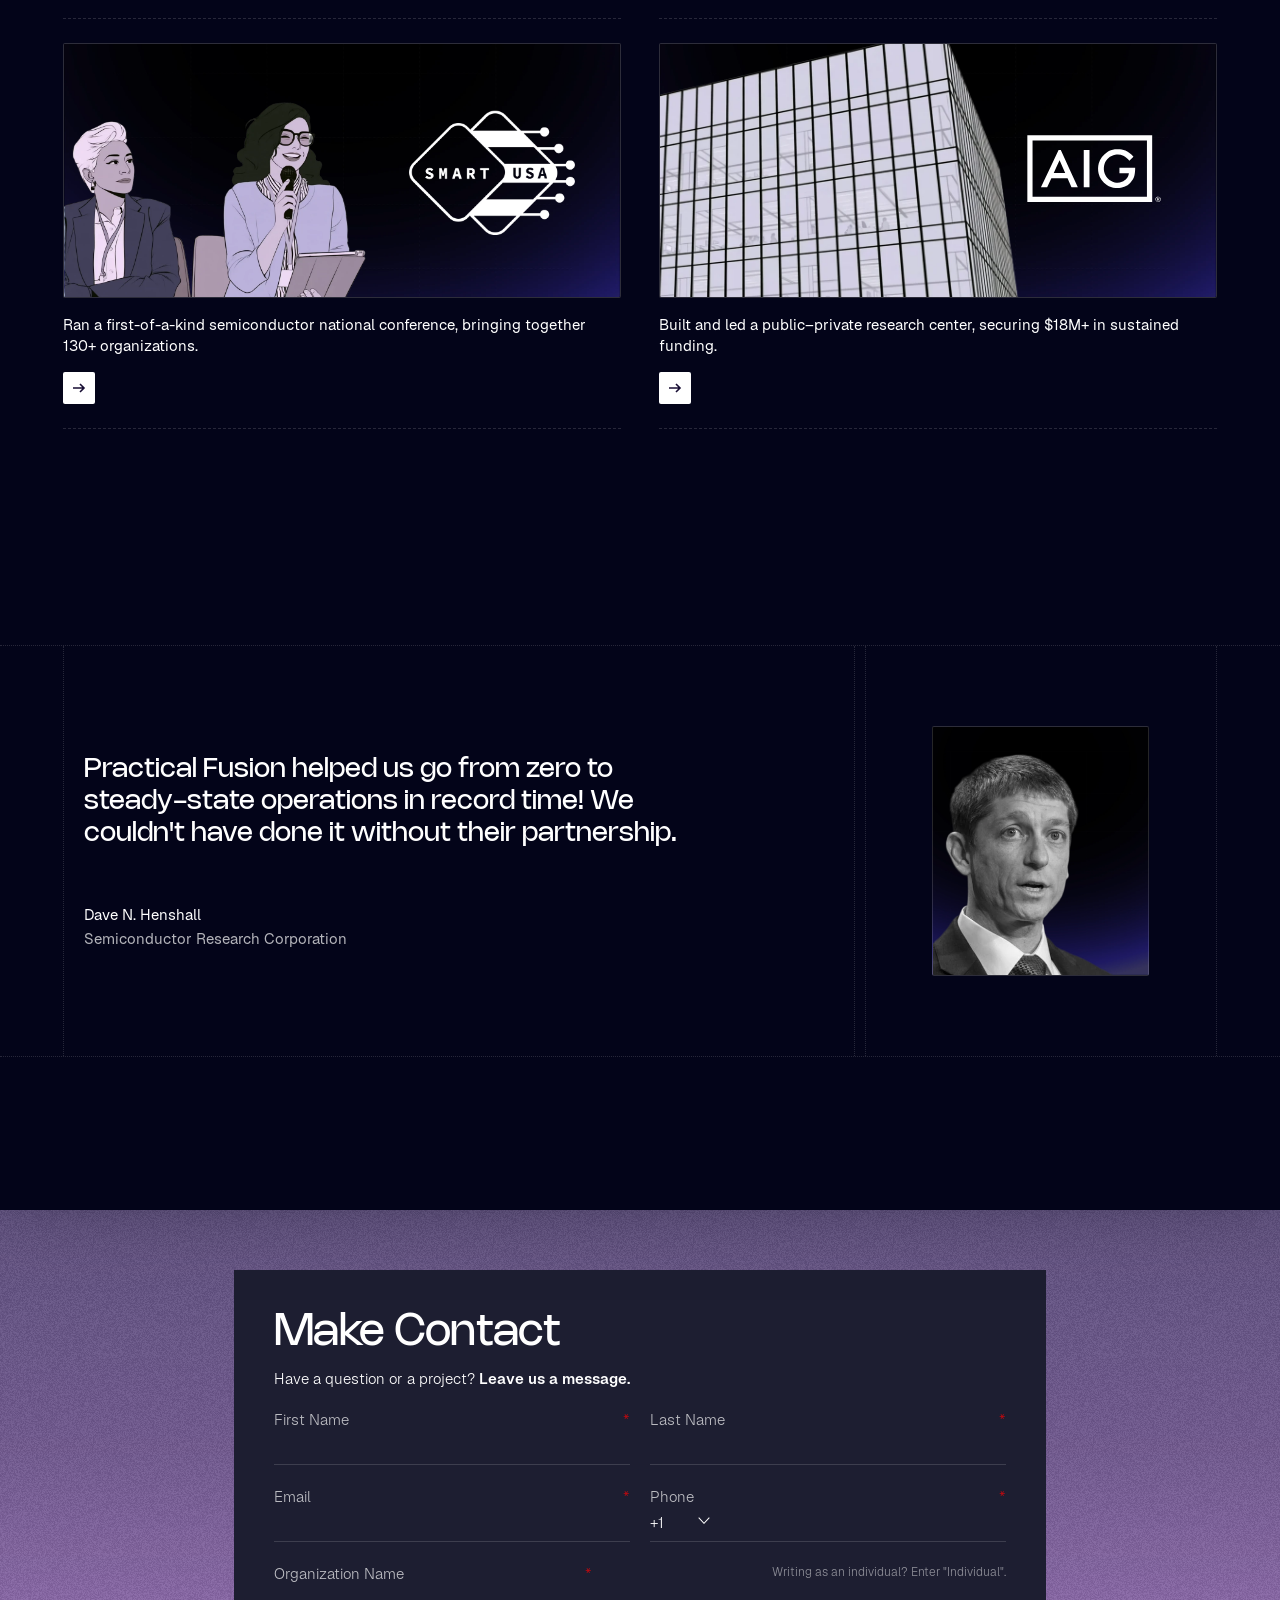
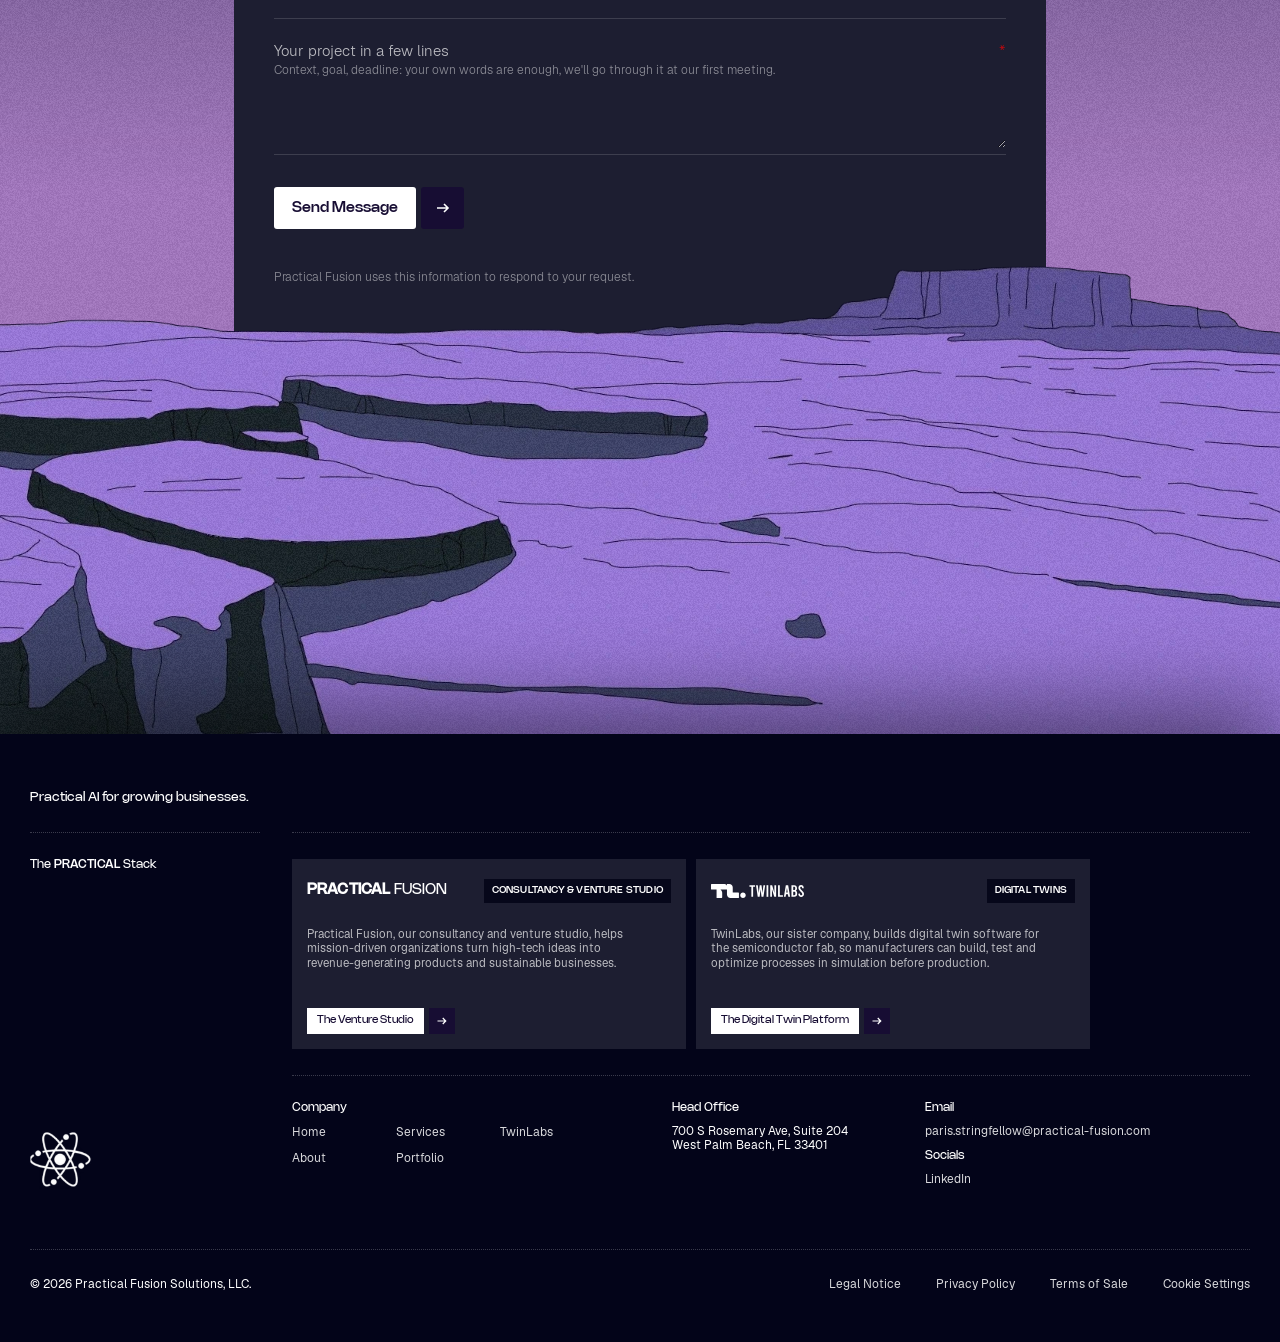
==== commit 4c019855: "Intro story: faint Skip above the progress bars during scenes 1 and 2 Co-Authored-By: Claude Opus 5." ====
--- a/index.html
+++ b/index.html
@@ -112,6 +112,7 @@
       <div class="beat b2"><h2 data-words>The path from idea to<br> orbit is uncharted.</h2><p data-words>Funding, partners, markets, and operations all have to line up before liftoff.</p></div>
       <div class="beat b3"><h2 data-words>We empower our partners</h2><p data-words>to turn high-tech ideas into revenue-generating<br> products and sustainable businesses.</p></div>
     </div>
+    <button type="button" class="story-skip" id="storySkip">Skip</button>
     <div class="story-bars" aria-hidden="true"><i><b></b></i><i><b></b></i><i><b></b></i></div>
 
     <div class="mission" id="mission" aria-live="polite">
--- a/assets/css/site.css
+++ b/assets/css/site.css
@@ -359,6 +359,10 @@
 .b3 p{position:absolute;left:calc(50% + 22vh);top:50%;transform:translateY(-50%);margin:0;white-space:nowrap}
 .story-bars{position:absolute;left:50%;bottom:44px;transform:translateX(-50%);display:flex;gap:8px;z-index:11;pointer-events:none;opacity:0;transition:opacity .6s}
 .in-story .story-bars{opacity:1}
+.story-skip{position:absolute;left:50%;bottom:58px;transform:translateX(-50%);z-index:11;padding:6px 12px;font-family:"Geist";font-weight:400;font-size:12px;letter-spacing:.12em;text-transform:uppercase;color:#fff;
+  opacity:0;pointer-events:none;transition:opacity .5s}
+.can-skip .story-skip{opacity:.42;pointer-events:auto}
+.can-skip .story-skip:hover,.can-skip .story-skip:focus-visible{opacity:.9}
 .story-bars i{display:block;width:56px;height:2px;background:rgba(255,255,255,.2);border-radius:2px;overflow:hidden}
 .story-bars b{display:block;height:100%;background:#fff;transform-origin:0 50%;transform:scaleX(0)}
 .mission{display:none!important}
@@ -369,7 +373,7 @@
   .b3 h2{left:var(--pad);right:var(--pad);top:17%;transform:none;text-align:center;white-space:normal}
   .b3 p{left:var(--pad);right:var(--pad);top:auto;bottom:17%;transform:none;text-align:center;white-space:normal;max-width:330px;margin:0 auto}
   .b3 p br{display:none}
-  .story-bars{bottom:30px}.story-bars i{width:44px}
+  .story-bars{bottom:30px}.story-skip{bottom:42px}.story-bars i{width:44px}
 }
 @media (max-aspect-ratio:1/1){.b1{top:22%}}
 
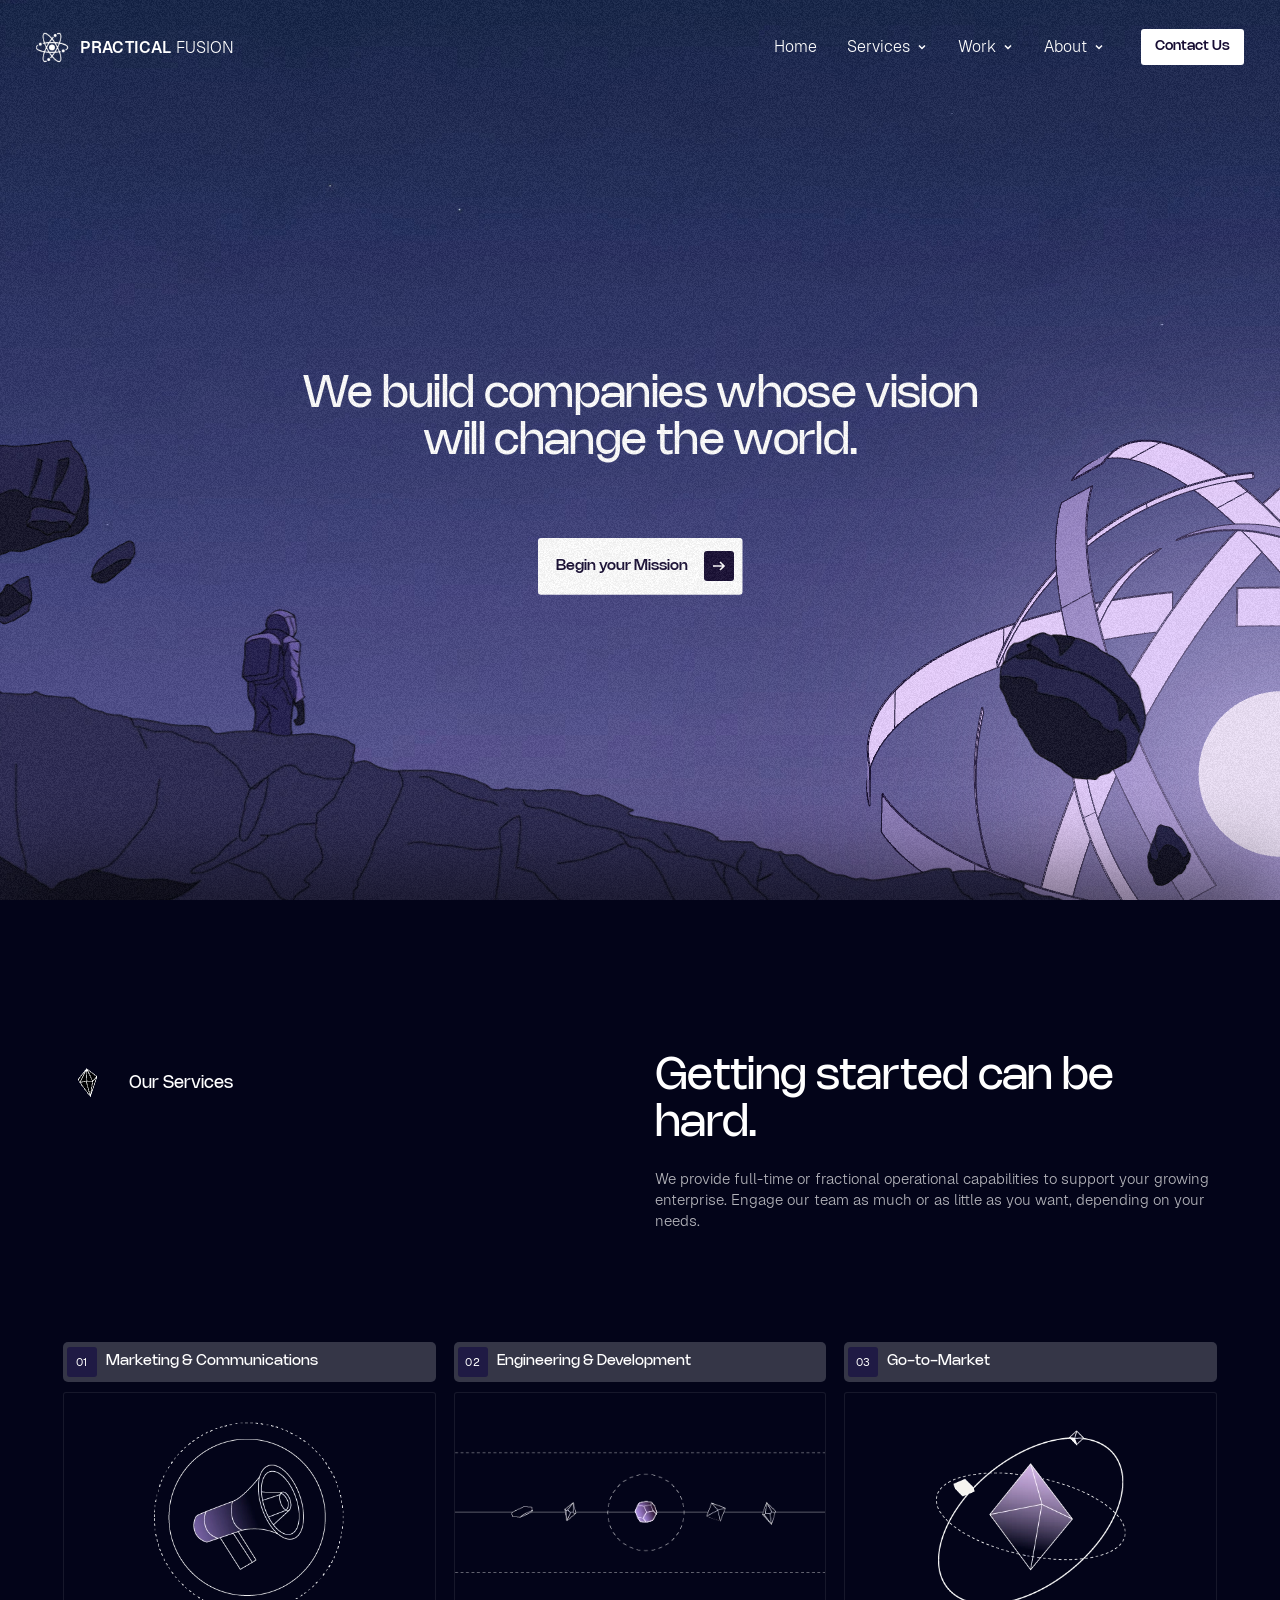
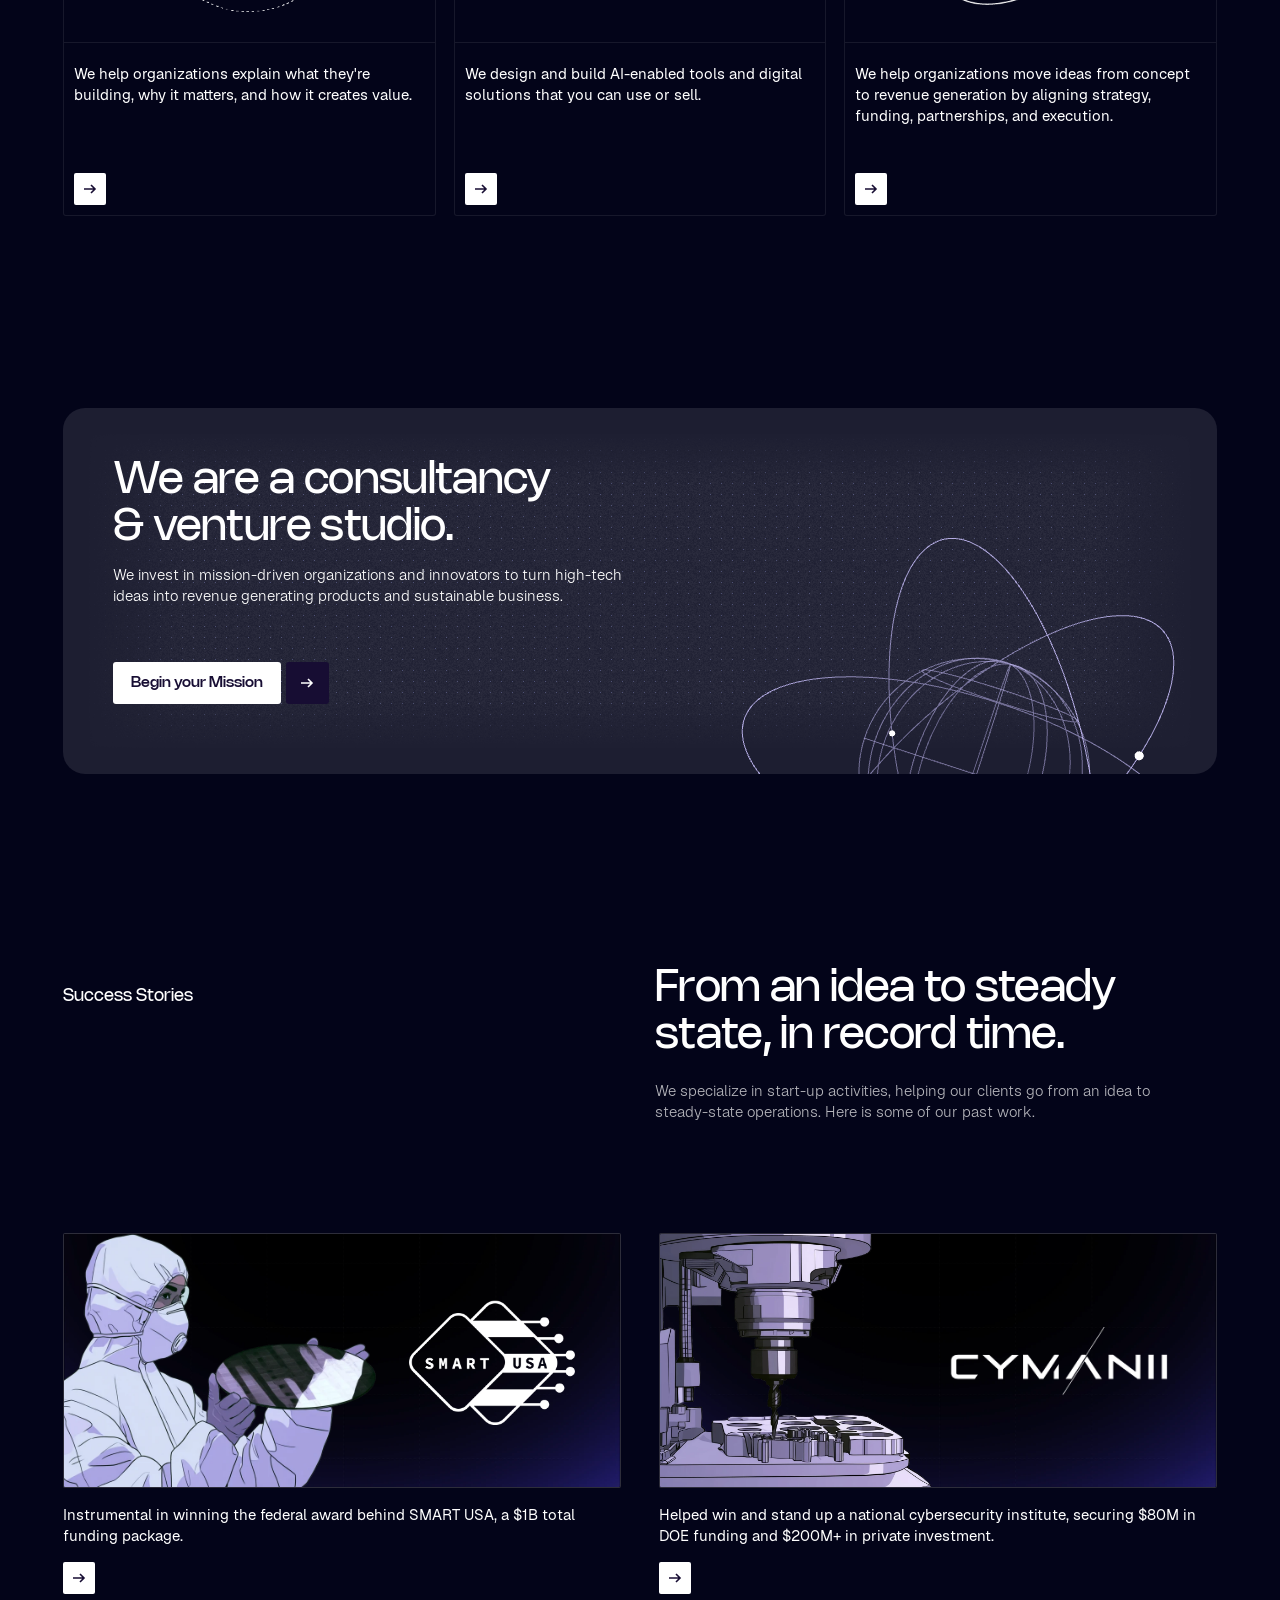
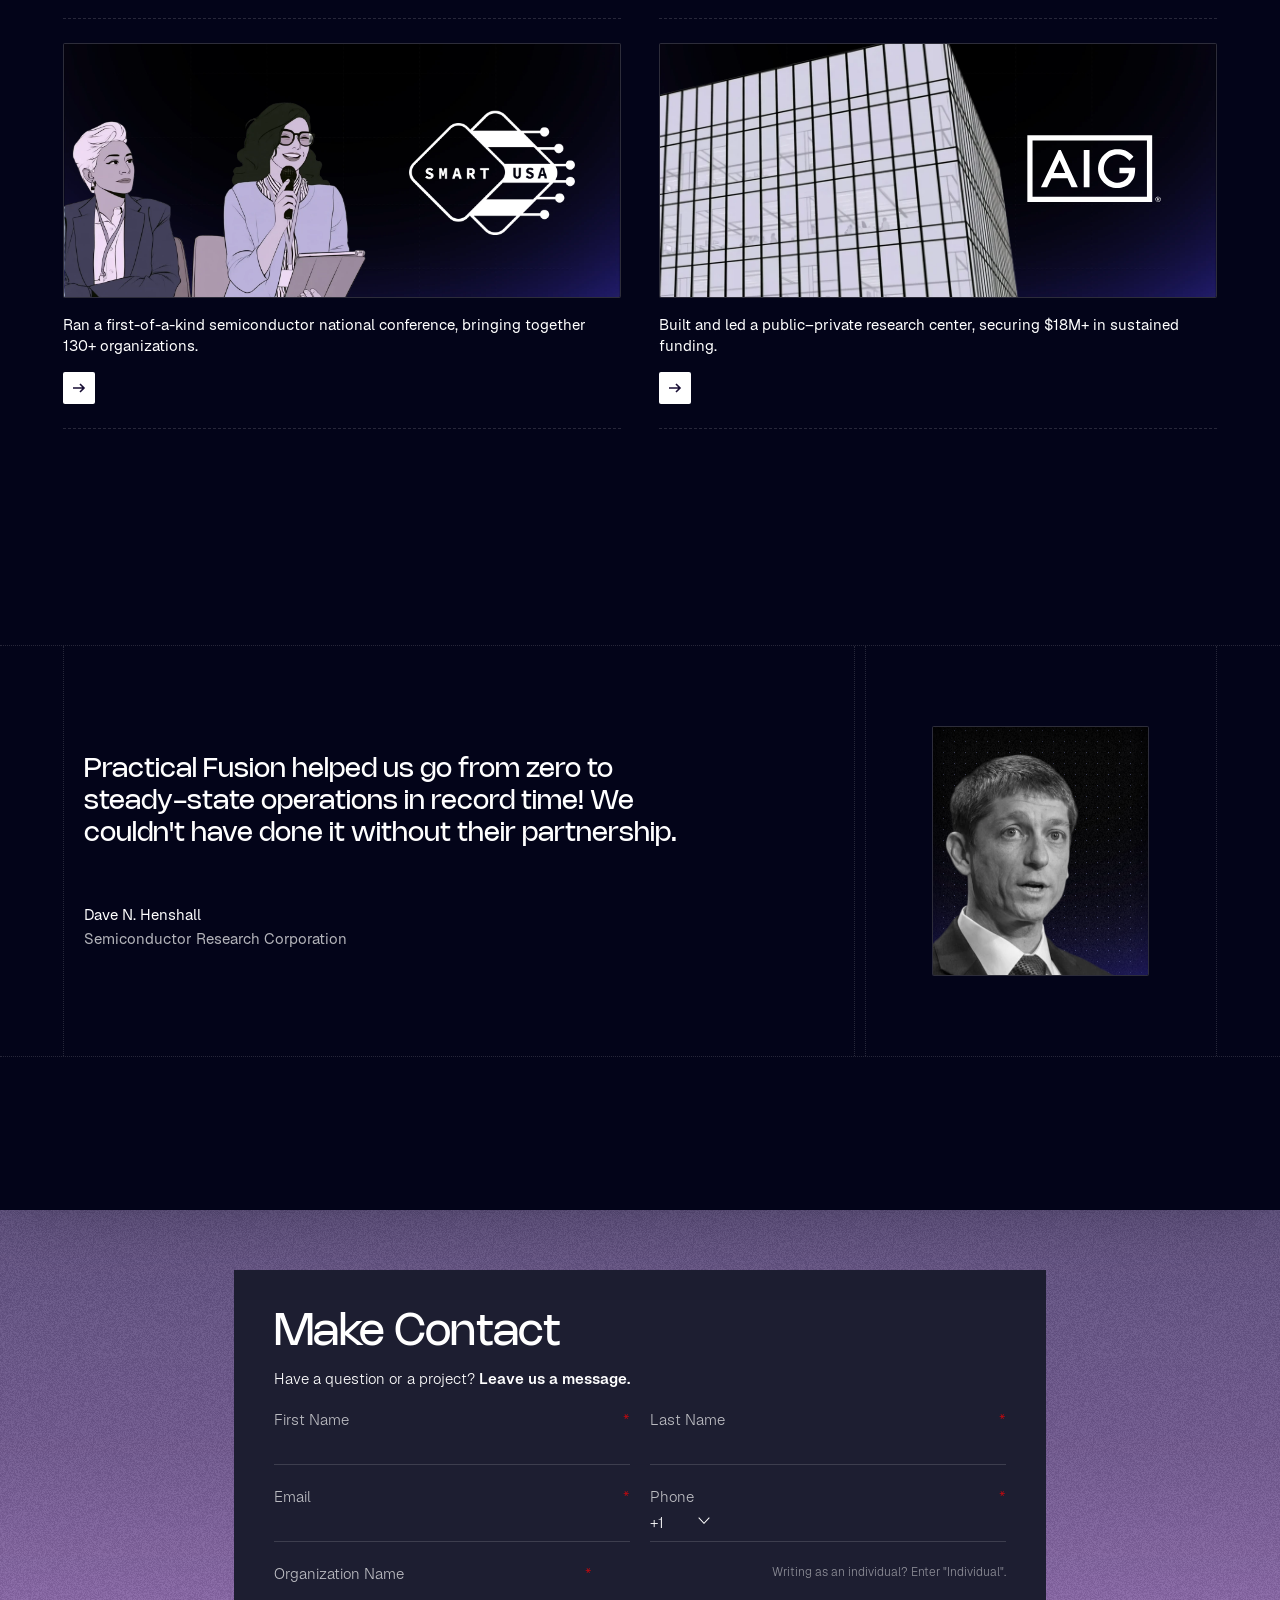
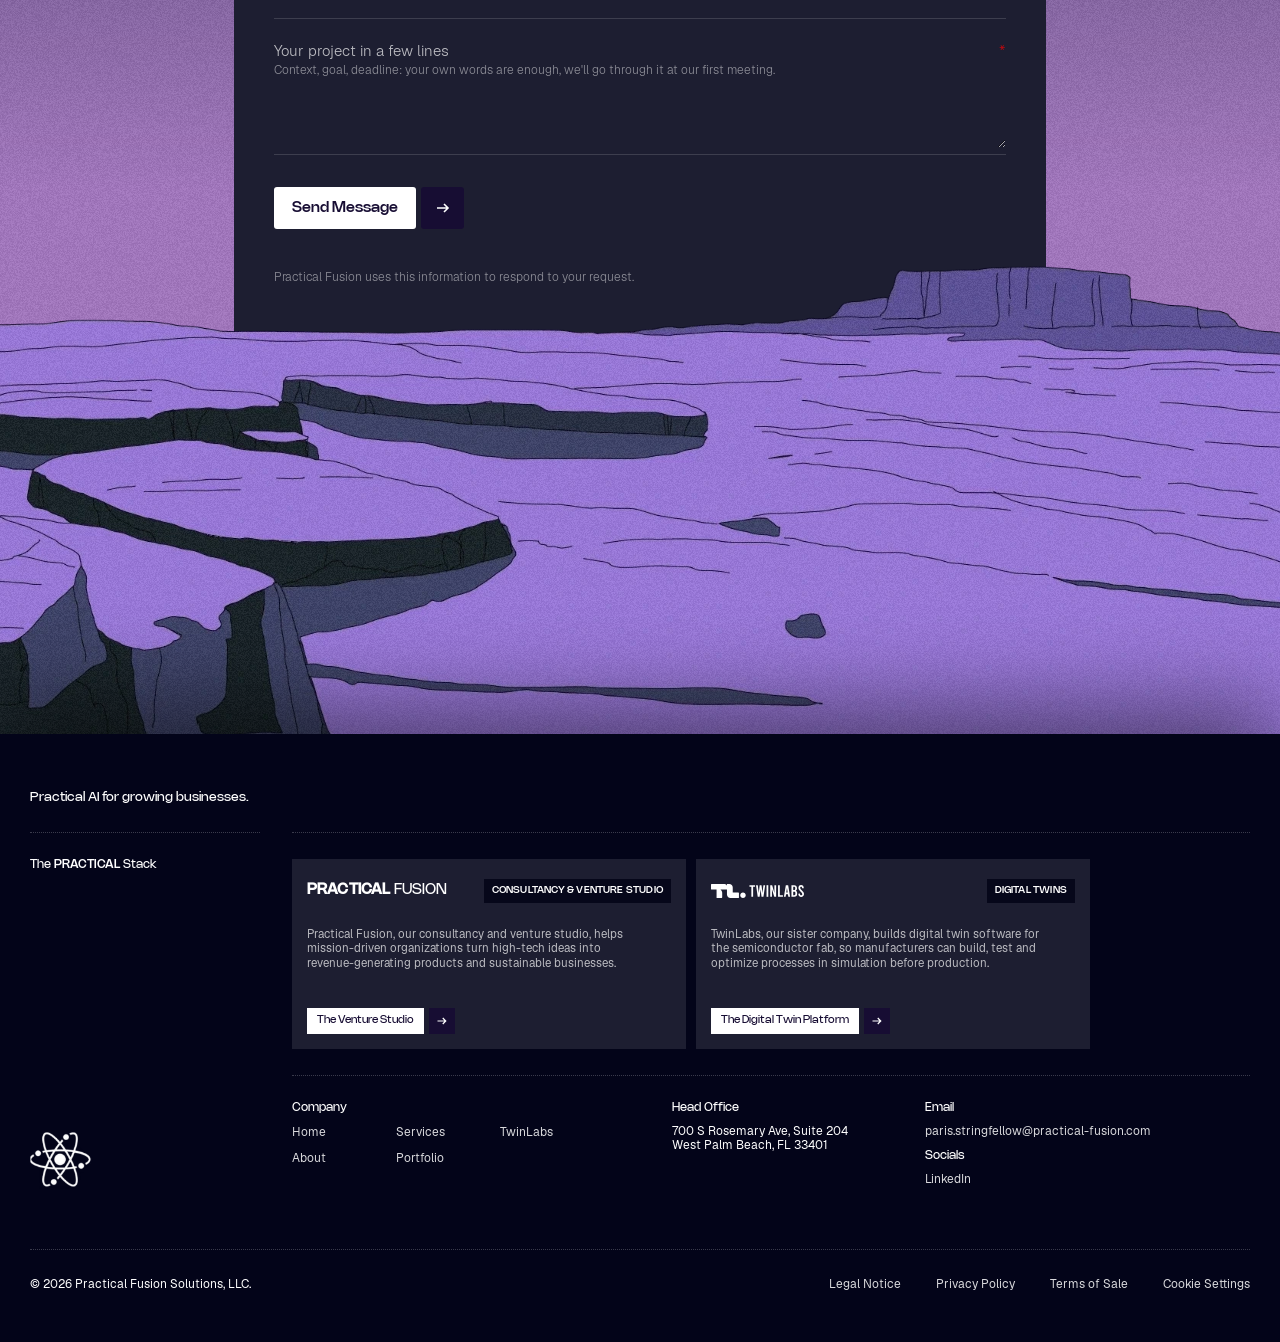
==== commit 3ea0a569: "Testimonial photo: dot grid + live grain backdrop with scroll/cursor parallax Co-Authored-By: Claude" ====
--- a/index.html
+++ b/index.html
@@ -234,7 +234,7 @@
         <blockquote class="lines">Practical Fusion helped us go from zero to steady-state operations in record time! We couldn't have done it without their partnership.</blockquote>
         <p class="who lines">Dave N. Henshall<span class="org">Semiconductor Research Corporation</span></p>
       </div>
-      <div class="quote-side"><div class="quote-photo"><img src="assets/img/henshall.webp" alt="Dave N. Henshall"></div></div>
+      <div class="quote-side"><div class="quote-photo" id="quotePhoto"><div class="qp-bg"></div><div class="qp-dots"></div><img src="assets/img/henshall.webp" alt="Dave N. Henshall"></div></div>
     </div>
   </div>
   <div class="stack-end"></div>
--- a/assets/css/site.css
+++ b/assets/css/site.css
@@ -86,7 +86,7 @@
 .nav-item .nav-top::before{content:"";position:absolute;left:-14px;right:-14px;top:100%;height:34px}
 .nav-item.open .chev,.nav-item:focus-within .chev{transform:rotate(180deg)}
 .dd{position:absolute;top:calc(100% - 22px);right:36px;padding-top:30px;pointer-events:none}
-.dd-panel{width:min(760px,92vw);display:grid;grid-template-columns:1fr 1.25fr;gap:40px;background:#16172A;border:1px solid var(--line-soft);border-radius:18px;padding:34px 34px 30px;
+.dd-panel{width:min(760px,92vw);display:grid;grid-template-columns:1fr 1.25fr;gap:40px;background:#000;border:0;border-radius:18px;padding:34px 34px 30px;
   box-shadow:0 30px 80px rgba(0,0,0,.45);opacity:0;transform:translateY(-8px);clip-path:inset(0 0 100% 0 round 18px);transition:opacity .3s,transform .5s var(--ease),clip-path .55s var(--ease)}
 .nav-item.open .dd,.nav-item:focus-within .dd{pointer-events:auto}
 .nav-item.open .dd-panel,.nav-item:focus-within .dd-panel{opacity:1;transform:none;clip-path:inset(0 0 0 0 round 18px)}
@@ -108,6 +108,11 @@
 .nav-right .nav-cta:hover{background:#E6E3F2}
 .nav{opacity:0;transform:translateY(-10px);transition:opacity .9s .9s,transform .9s .9s var(--ease)}
 .intro-go .nav{opacity:1;transform:none}
+.nav::before{content:"";position:absolute;inset:0;z-index:-1;background:#000;opacity:0;transition:opacity .45s var(--ease);pointer-events:none}
+.nav.nav-live{transition:opacity .4s}
+.nav.nav-live.nav-anim{transition:transform .55s var(--ease),opacity .4s}
+.nav.nav-solid::before{opacity:1}
+.menu-open .nav::before,.menu-open .nav.nav-solid::before{opacity:0;transition:opacity .8s cubic-bezier(.45,0,.55,1) .3s}   /* the open menu has its own backdrop */
 
 /* ---------- HERO ---------- */
 .hero{position:sticky;top:0;height:100vh;height:100svh;overflow:hidden;z-index:1;background:#0B0A2A;will-change:clip-path}
@@ -246,10 +251,17 @@
 .quote blockquote{font-family:"Nohemi";font-size:clamp(22px,2.1vw,30px);line-height:1.2;max-width:600px}
 .quote .who{margin-top:56px;font-size:15px;line-height:1.2;color:#fff}
 .quote .who .org{display:block;margin-top:6px;color:var(--mute)}
-/* the person's photo on the same backdrop as the success-story cards */
-.quote-photo{position:relative;width:min(217px,80%);aspect-ratio:217/250;overflow:hidden;border:1px solid var(--line);border-radius:2px;
-  background:#0A0A1A url(../img/story-bg.webp) center bottom/cover no-repeat}
-.quote-photo img{position:absolute;left:-1px;top:11%;width:calc(100% + 2px);height:auto}   /* head room on top, flush to the sides; the torso runs off the bottom */
+/* the person's photo: success-story backdrop + the venture card's dot grid, with parallax layers */
+.quote-photo{position:relative;width:min(217px,80%);aspect-ratio:217/250;overflow:hidden;border:1px solid var(--line);border-radius:2px;background:#0A0A1A;isolation:isolate}
+.qp-bg,.qp-dots{position:absolute;left:-8%;right:-8%;top:-14%;bottom:-14%;will-change:transform}
+.qp-bg{background:url(../img/story-bg.webp) center bottom/cover no-repeat}
+.qp-dots{--fx:linear-gradient(90deg,transparent,#000 14%,#000 86%,transparent);--fy:linear-gradient(180deg,transparent,#000 18%,#000 82%,transparent);
+  -webkit-mask:var(--fx),var(--fy);-webkit-mask-composite:source-in;mask:var(--fx),var(--fy);mask-composite:intersect}
+.qp-dots::before,.qp-dots::after{content:"";position:absolute;inset:0}
+.qp-dots::before{background:radial-gradient(circle,rgba(160,168,235,.34) .55px,transparent .9px) 0 0/11px 11px}
+.qp-dots::after{background:url(../img/grain.png) 0 0/160px 160px;opacity:.07;mix-blend-mode:screen;animation:grain .9s steps(1) infinite}
+.quote-photo img{position:absolute;left:-1px;top:11%;width:calc(100% + 2px);height:auto;will-change:transform}   /* head room on top, flush to the sides; the torso runs off the bottom */
+@media (prefers-reduced-motion:reduce){.qp-dots::after{animation:none}}
 .stack-end{height:clamp(140px,12vw,190px)}
 
 /* contact (revealed underneath the stack) */
@@ -391,7 +403,7 @@
 .m-ic i:first-child{transform:translateY(-3.5px)}.m-ic i:last-child{transform:translateY(3.5px)}
 .menu-open .m-ic i:first-child{transform:rotate(45deg)}.menu-open .m-ic i:last-child{transform:rotate(-45deg)}
 .m-menu{position:fixed;inset:0;z-index:55;display:none;flex-direction:column;overflow-y:auto;overscroll-behavior:contain;padding-top:84px;
-  background:linear-gradient(180deg,#030419 0%,#06072A 38%,#1C1A52 70%,#463D8C 92%,#6B5FB0 100%);
+  background:linear-gradient(180deg,#000 0%,#000 10%,#03041A 32%,#0D0D36 50%,#211E5A 68%,#433A88 86%,#6B5FB0 100%);
   opacity:0;visibility:hidden;transition:opacity .45s var(--ease),visibility 0s .45s}
 .menu-open .m-menu{opacity:1;visibility:visible;transition:opacity .45s var(--ease),visibility 0s}
 .menu-open{overflow:hidden}
@@ -419,6 +431,12 @@
 .m-small b{font-weight:500;color:#fff}
 @media (max-width:640px){
   .nav-right{display:none!important}
+  .nav{padding:16px 16px}
+  .brand{gap:8px;font-size:13px}.brand img{width:27px}
+  .m-btn{height:34px;font-size:11px;letter-spacing:.15em}
+  .m-lbl{padding:0 13px}
+  .m-ic{width:34px}.m-ic i{left:10px;right:10px}
+  .m-menu{padding-top:70px}
   .m-btn{display:inline-flex}
   .m-menu{display:flex}
 }
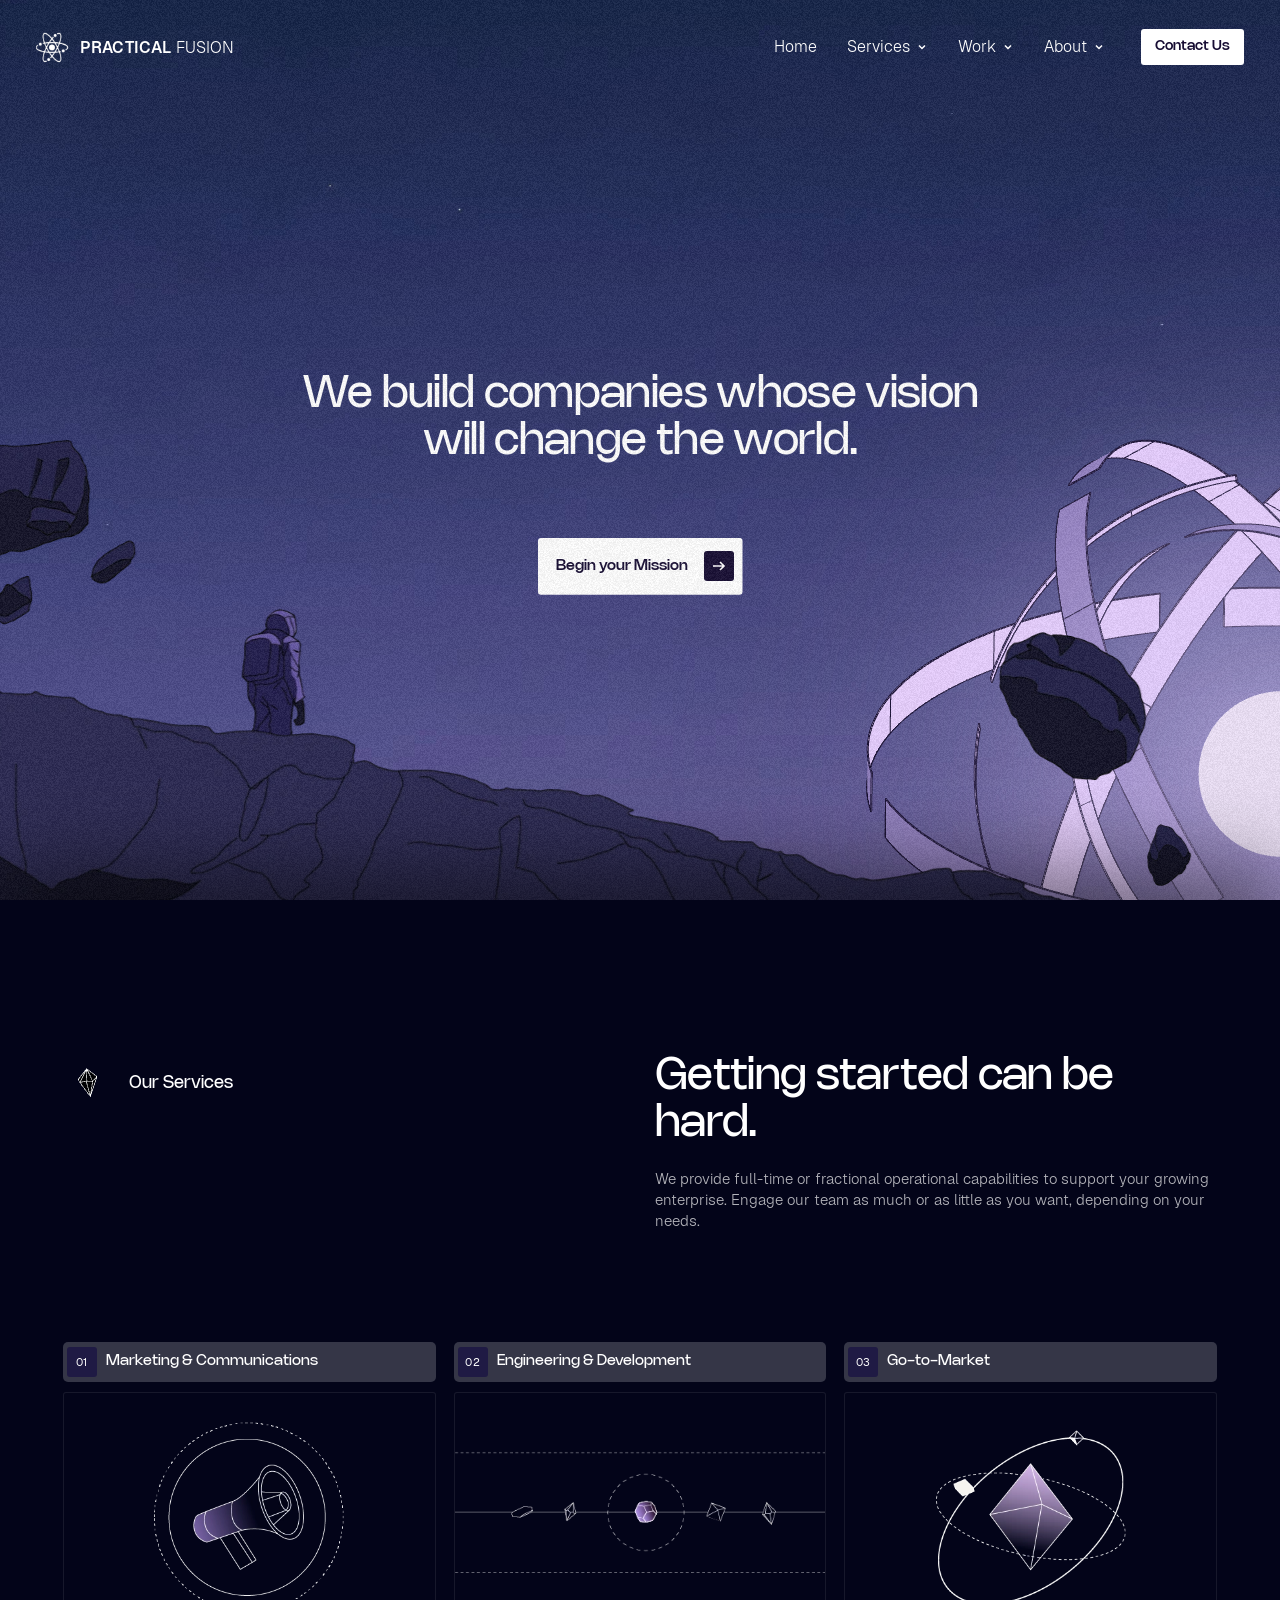
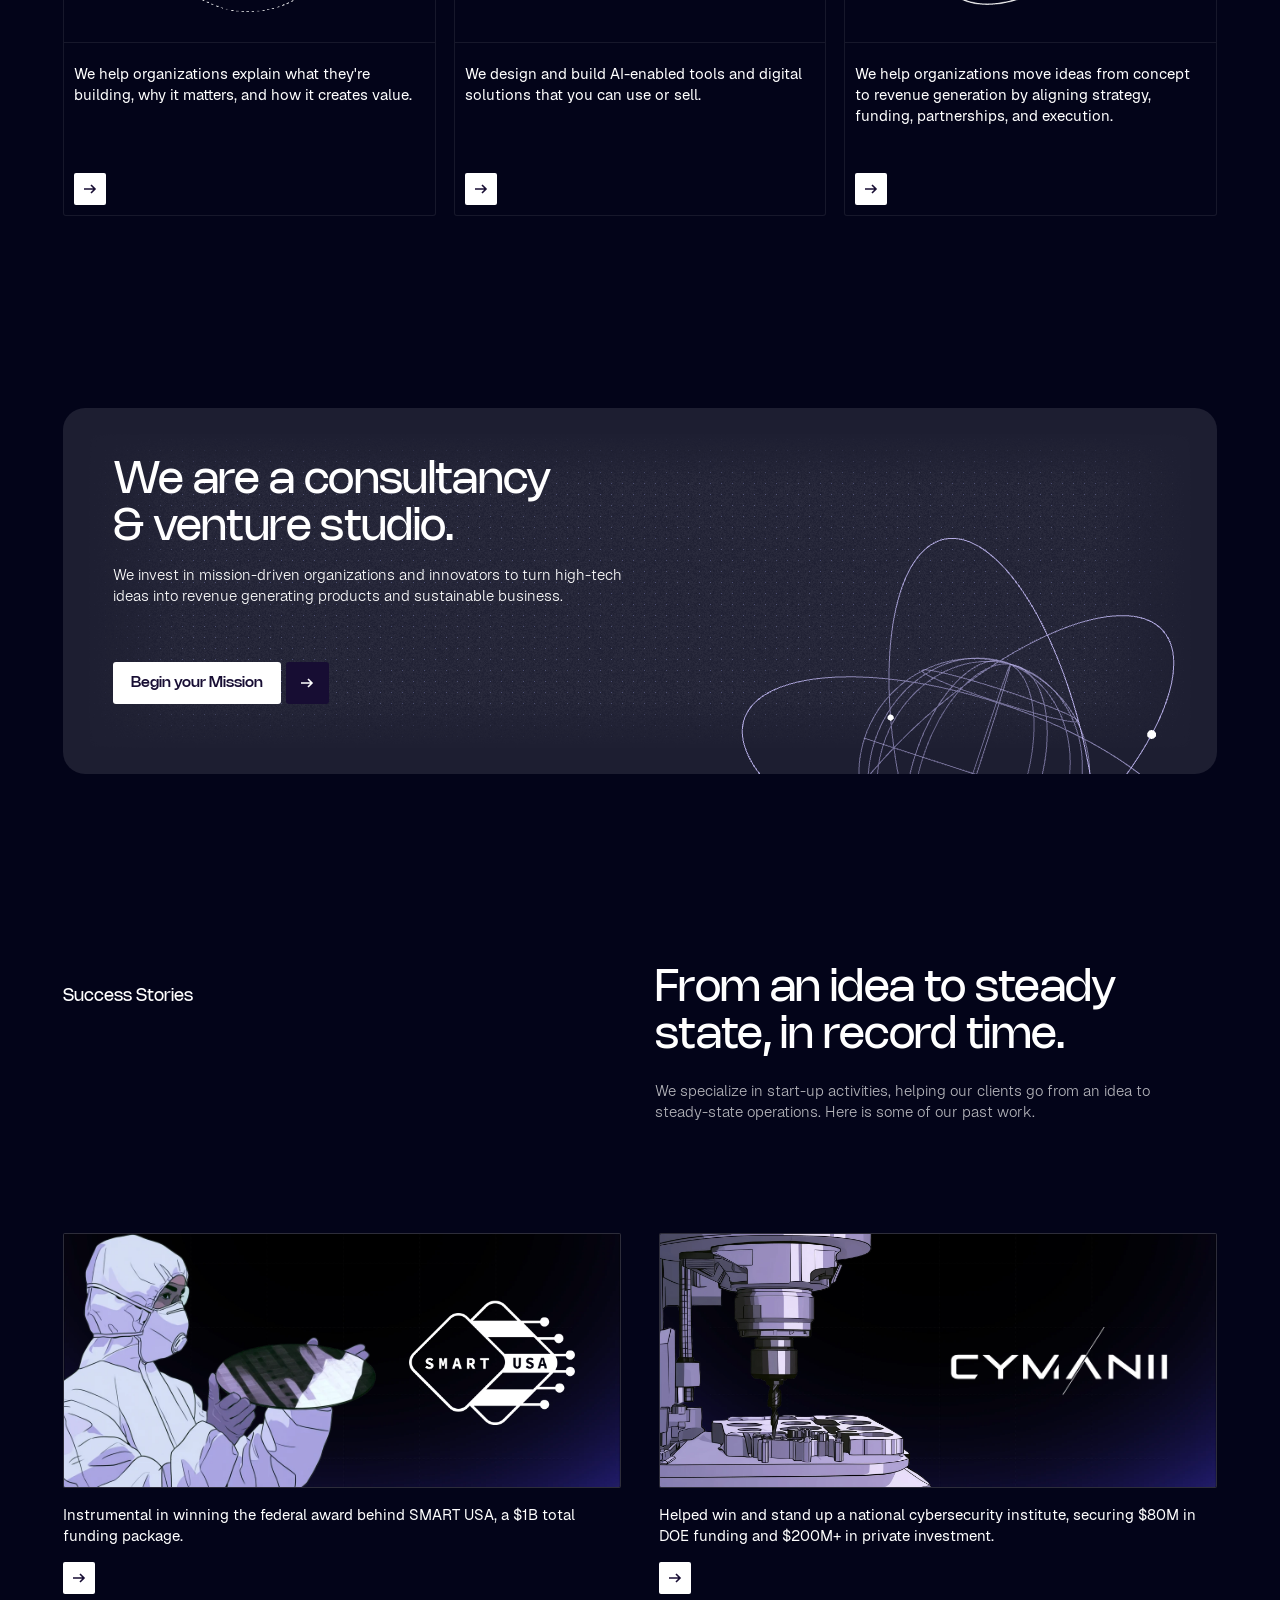
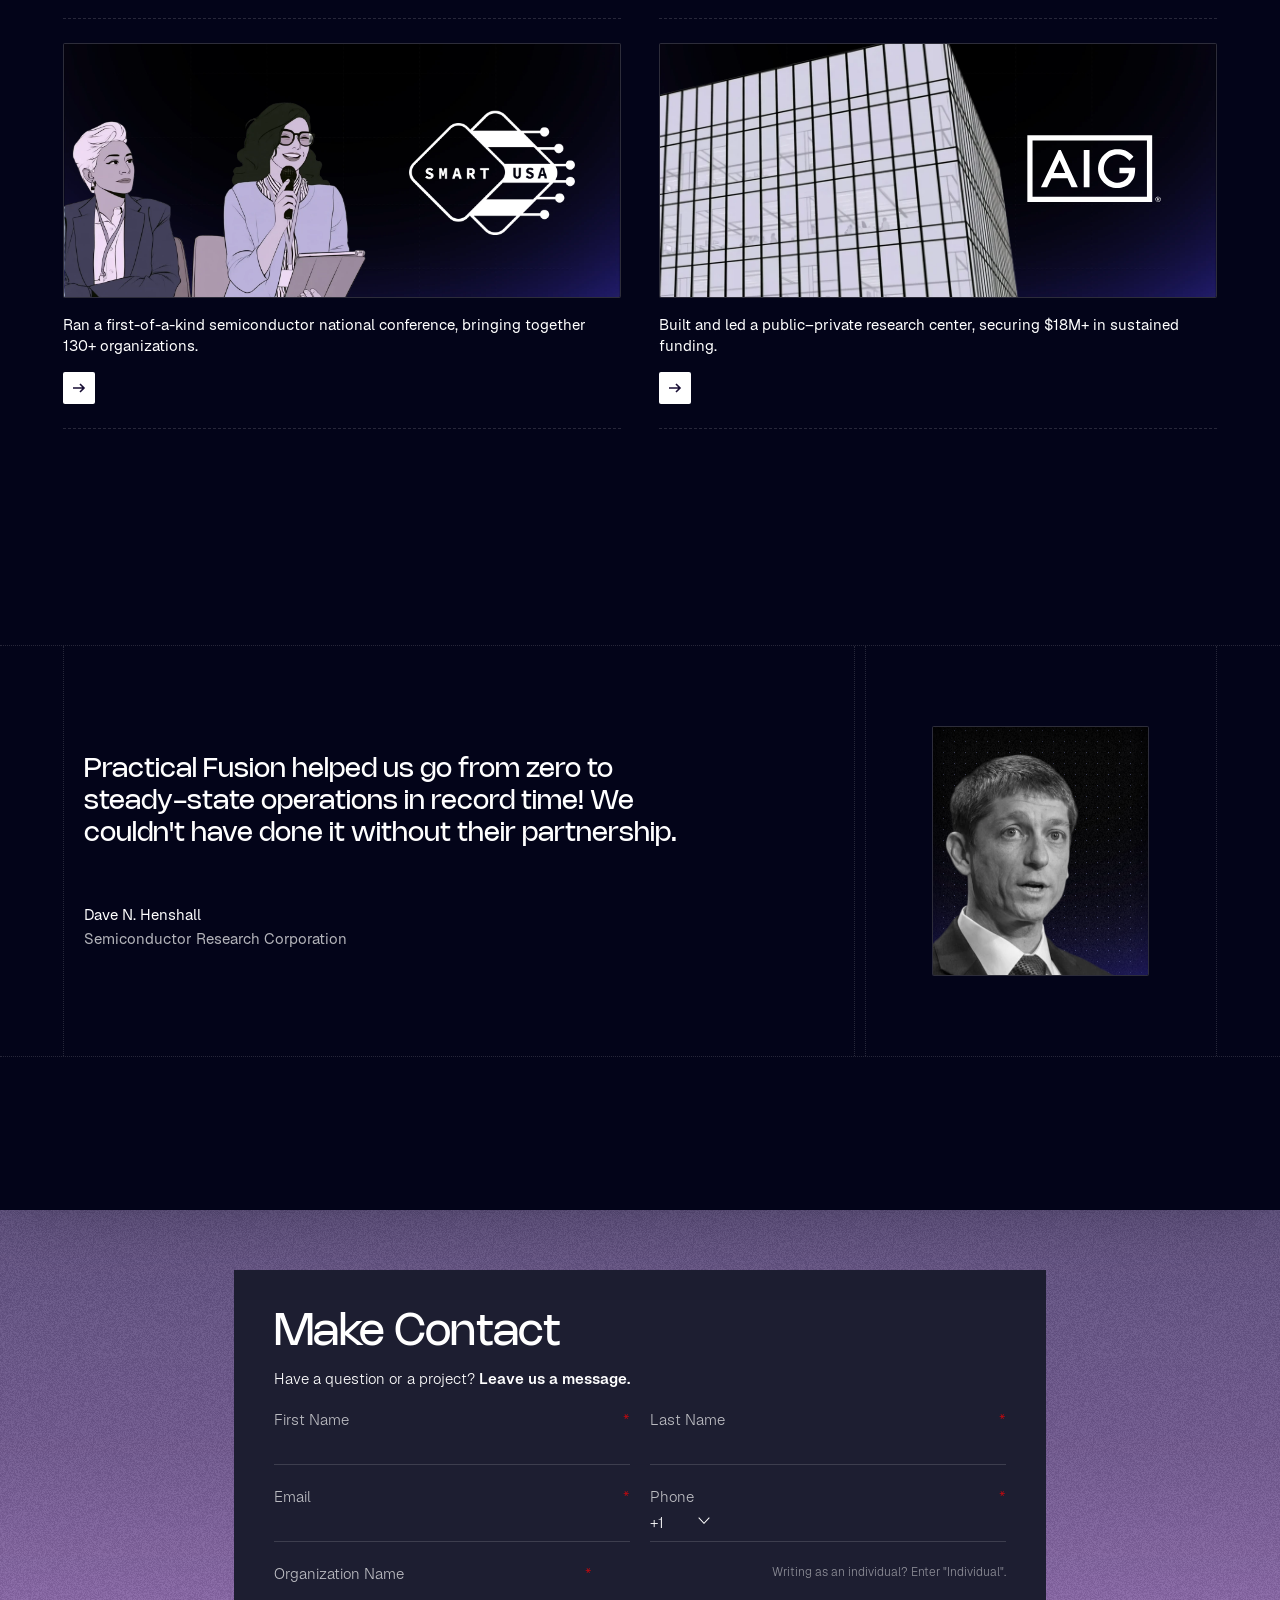
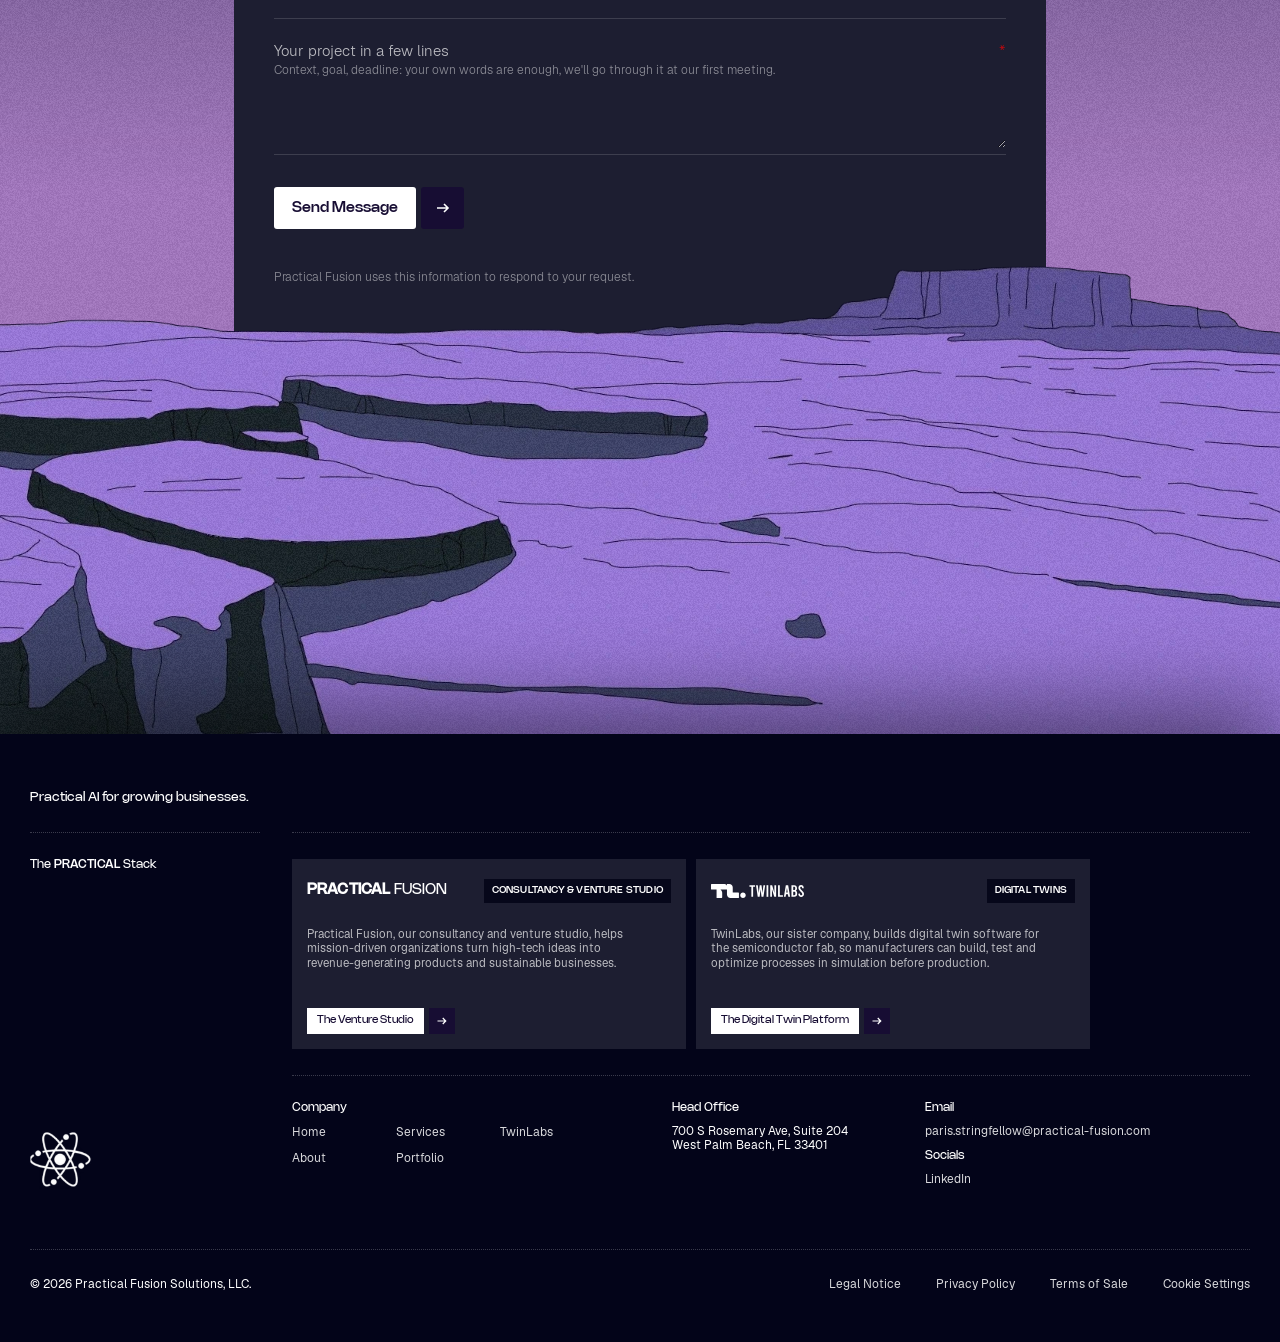
==== commit 7959cd0f: "Marketing & Communications page with diagonal page wipe - marketing.html: layered landscape hero (si" ====
--- a/index.html
+++ b/index.html
@@ -35,7 +35,7 @@
       <div class="dd"><div class="dd-panel">
         <div class="dd-left"><p class="dd-title">Three disciplines,<br>one team.</p><a class="dd-all" href="#services" data-jump>All our services<svg viewBox="0 0 16 16" fill="none" stroke="currentColor" stroke-width="1.6"><path d="M2 8h11M9 4l4 4-4 4"/></svg></a></div>
         <div class="dd-list">
-          <a class="dd-item" href="#services" data-jump><b><svg class="star" viewBox="17 16 66 68" aria-hidden="true"><path d="M50 16.2c5.2 16.7 16 28.5 33.2 33.8C66 55.2 55.2 67 50 83.8 44.8 67.1 34 55.3 16.8 50 34 44.8 44.8 33 50 16.2z" fill="currentColor"/></svg>Marketing &amp; Communications</b><span>Build your brand awareness</span></a>
+          <a class="dd-item" href="marketing.html" data-wipe><b><svg class="star" viewBox="17 16 66 68" aria-hidden="true"><path d="M50 16.2c5.2 16.7 16 28.5 33.2 33.8C66 55.2 55.2 67 50 83.8 44.8 67.1 34 55.3 16.8 50 34 44.8 44.8 33 50 16.2z" fill="currentColor"/></svg>Marketing &amp; Communications</b><span>Build your brand awareness</span></a>
           <a class="dd-item" href="#services" data-jump><b><svg class="star" viewBox="17 16 66 68" aria-hidden="true"><path d="M50 16.2c5.2 16.7 16 28.5 33.2 33.8C66 55.2 55.2 67 50 83.8 44.8 67.1 34 55.3 16.8 50 34 44.8 44.8 33 50 16.2z" fill="currentColor"/></svg>Engineering &amp; Development</b><span>Build tools you can use or sell</span></a>
           <a class="dd-item" href="#services" data-jump><b><svg class="star" viewBox="17 16 66 68" aria-hidden="true"><path d="M50 16.2c5.2 16.7 16 28.5 33.2 33.8C66 55.2 55.2 67 50 83.8 44.8 67.1 34 55.3 16.8 50 34 44.8 44.8 33 50 16.2z" fill="currentColor"/></svg>Go-to-Market</b><span>Reach your market</span></a>
         </div>
@@ -147,7 +147,7 @@
         <div class="card-body">
           <div class="card-art"><img src="assets/img/card-marketing.webp" alt="Megaphone illustration"></div>
           <p>We help organizations explain what they're building, why it matters, and how it creates value.</p>
-          <a class="more" href="#contact" data-jump aria-label="Ask about marketing and communications"><span class="more-lbl"><span>Build your brand awareness</span></span><span class="more-arr"><svg viewBox="0 0 16 16" fill="none" stroke="currentColor" stroke-width="1.6"><path d="M2 8h11M9 4l4 4-4 4"/></svg></span></a>
+          <a class="more" href="marketing.html" data-wipe aria-label="Marketing and communications"><span class="more-lbl"><span>Build your brand awareness</span></span><span class="more-arr"><svg viewBox="0 0 16 16" fill="none" stroke="currentColor" stroke-width="1.6"><path d="M2 8h11M9 4l4 4-4 4"/></svg></span></a>
         </div>
       </article>
       <article class="card slide-in" style="transition-delay:.08s">
@@ -302,7 +302,9 @@
 </footer>
 
 <script type="importmap">{"imports":{"three":"./assets/vendor/three.module.min.js"}}</script>
+<script src="assets/js/config.js"></script>
 <script src="assets/js/nav.js"></script>
+<script src="assets/js/wipe.js"></script>
 <script src="assets/js/site.js"></script>
 <script type="module" src="assets/js/three-scenes.js"></script>
 </body>
--- a/assets/css/site.css
+++ b/assets/css/site.css
@@ -474,3 +474,11 @@
 .tilt-ask #tiltYes{flex:none;background:#fff;color:var(--ink);font:500 13px/1 "Nohemi";padding:10px 12px;border-radius:3px}
 .tilt-ask .x{flex:none;width:26px;height:26px;display:grid;place-items:center;opacity:.7}.tilt-ask .x svg{width:12px;height:12px}
 .menu-open .tilt-ask{opacity:0!important;pointer-events:none!important}
+
+/* ---------- page wipe (wipe.js): dark bar with a violet leading edge, bottom-right → top-left ---------- */
+.wipe{position:fixed;inset:0;z-index:200;pointer-events:none;display:none}
+.wipe.on{display:block;pointer-events:auto}
+.wipe i{position:absolute;inset:0;clip-path:polygon(200% 0,200% 0,200% 200%,0 200%,0 200%)}
+.wipe-a{background:#5243B6}
+.wipe-b{background:#030419}
+html.wipe-in::after{content:"";position:fixed;inset:0;z-index:200;background:#030419}
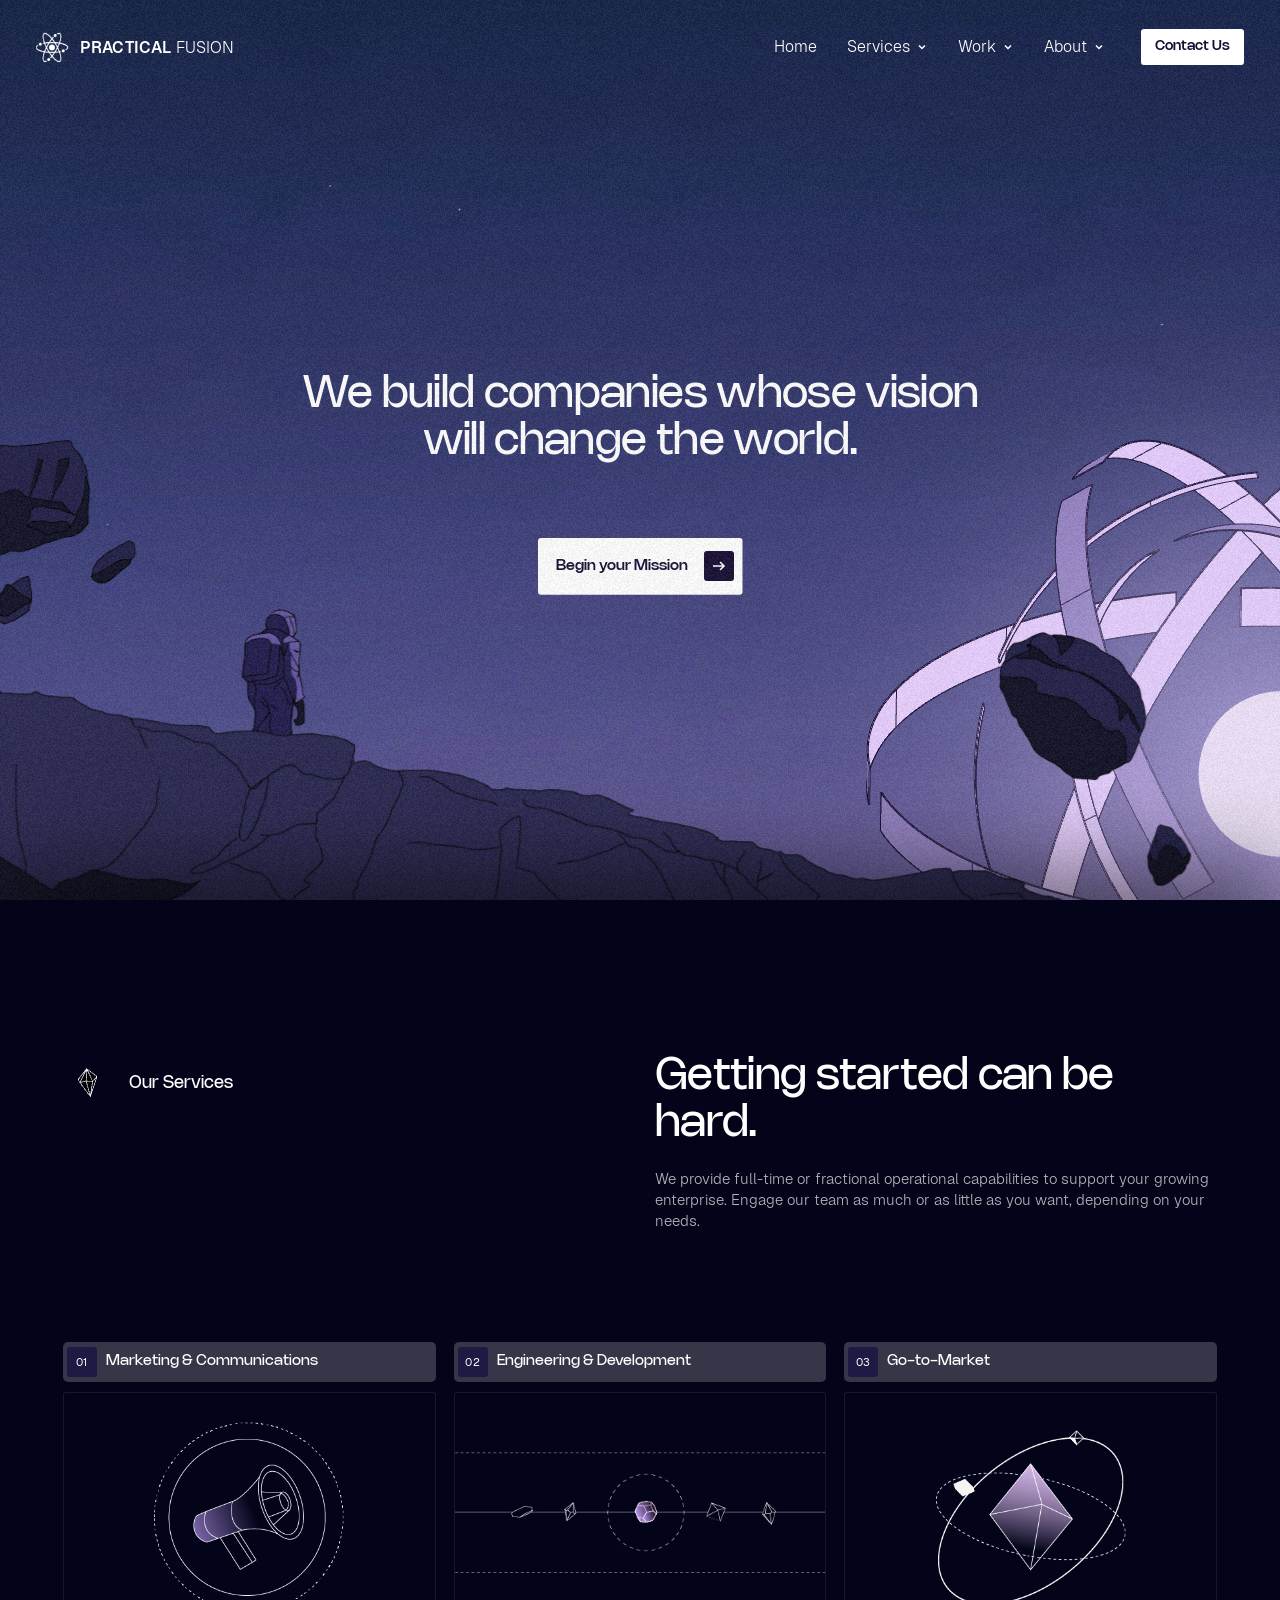
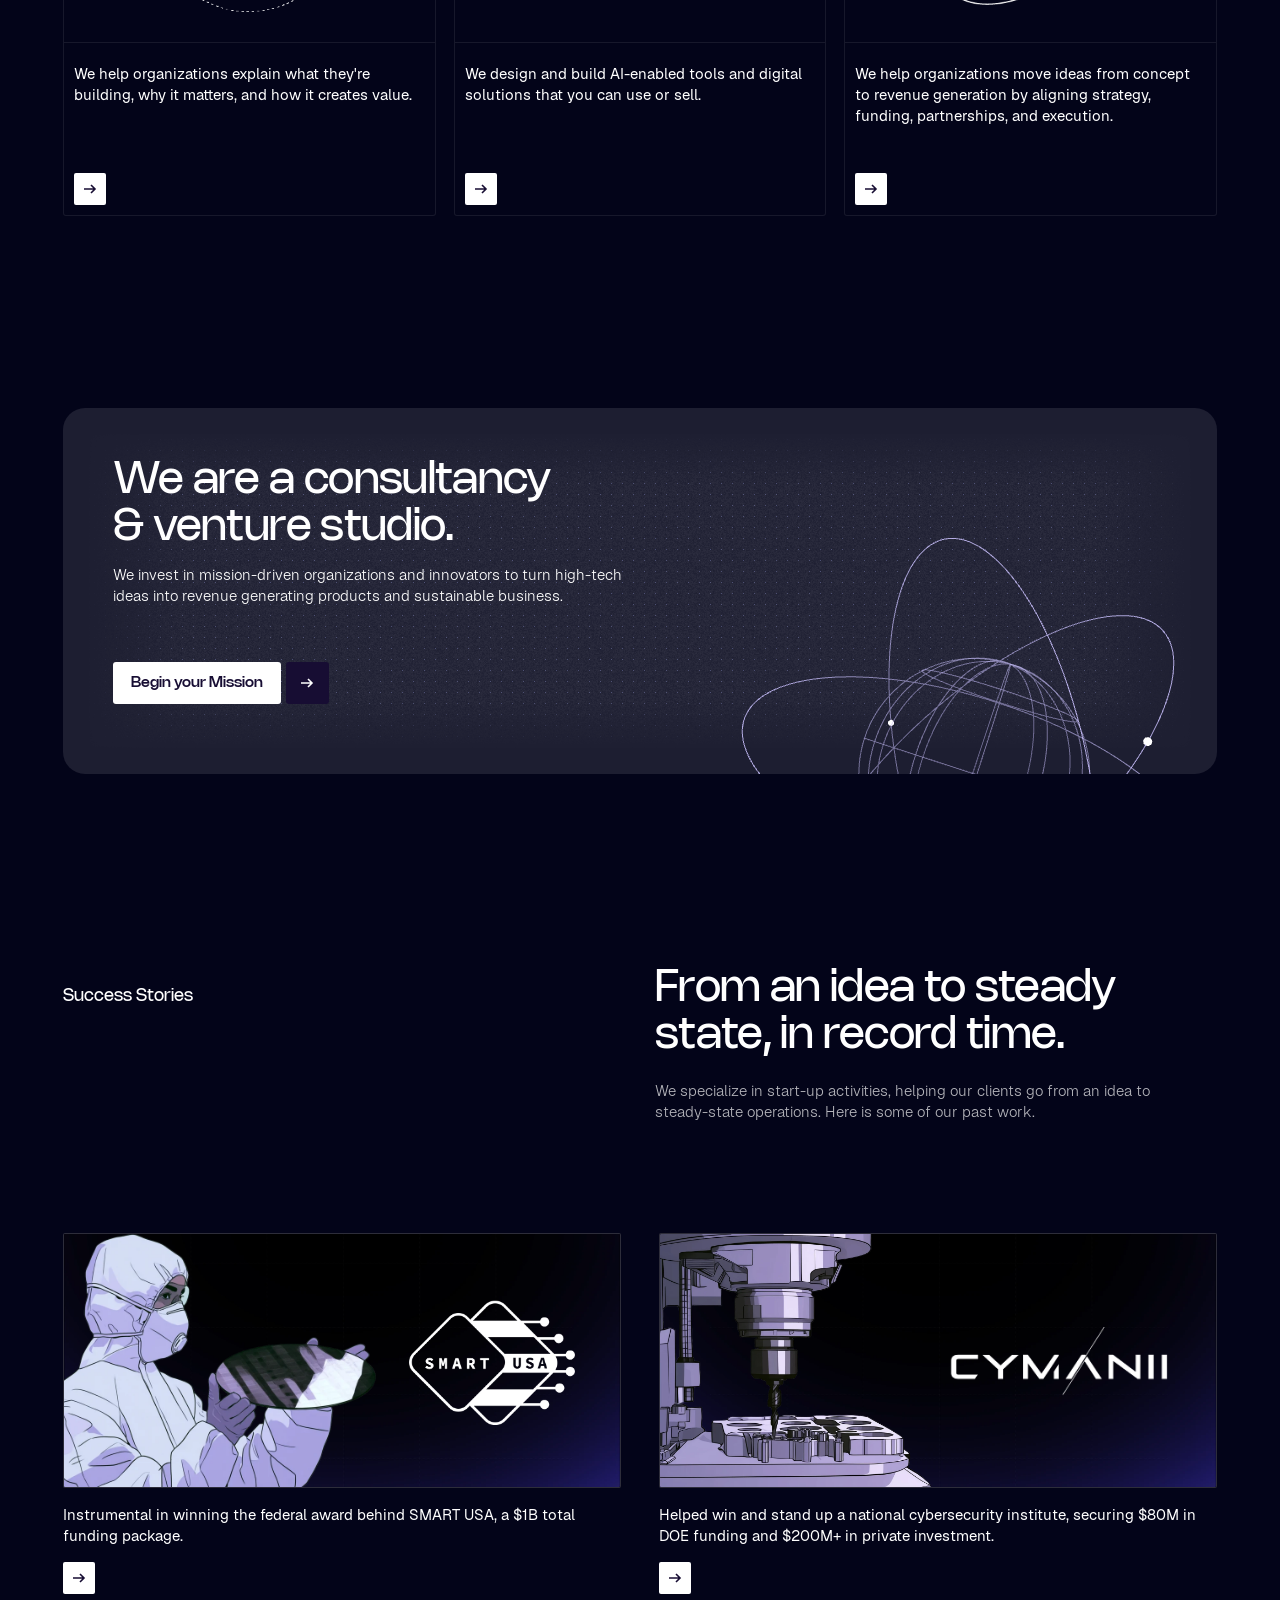
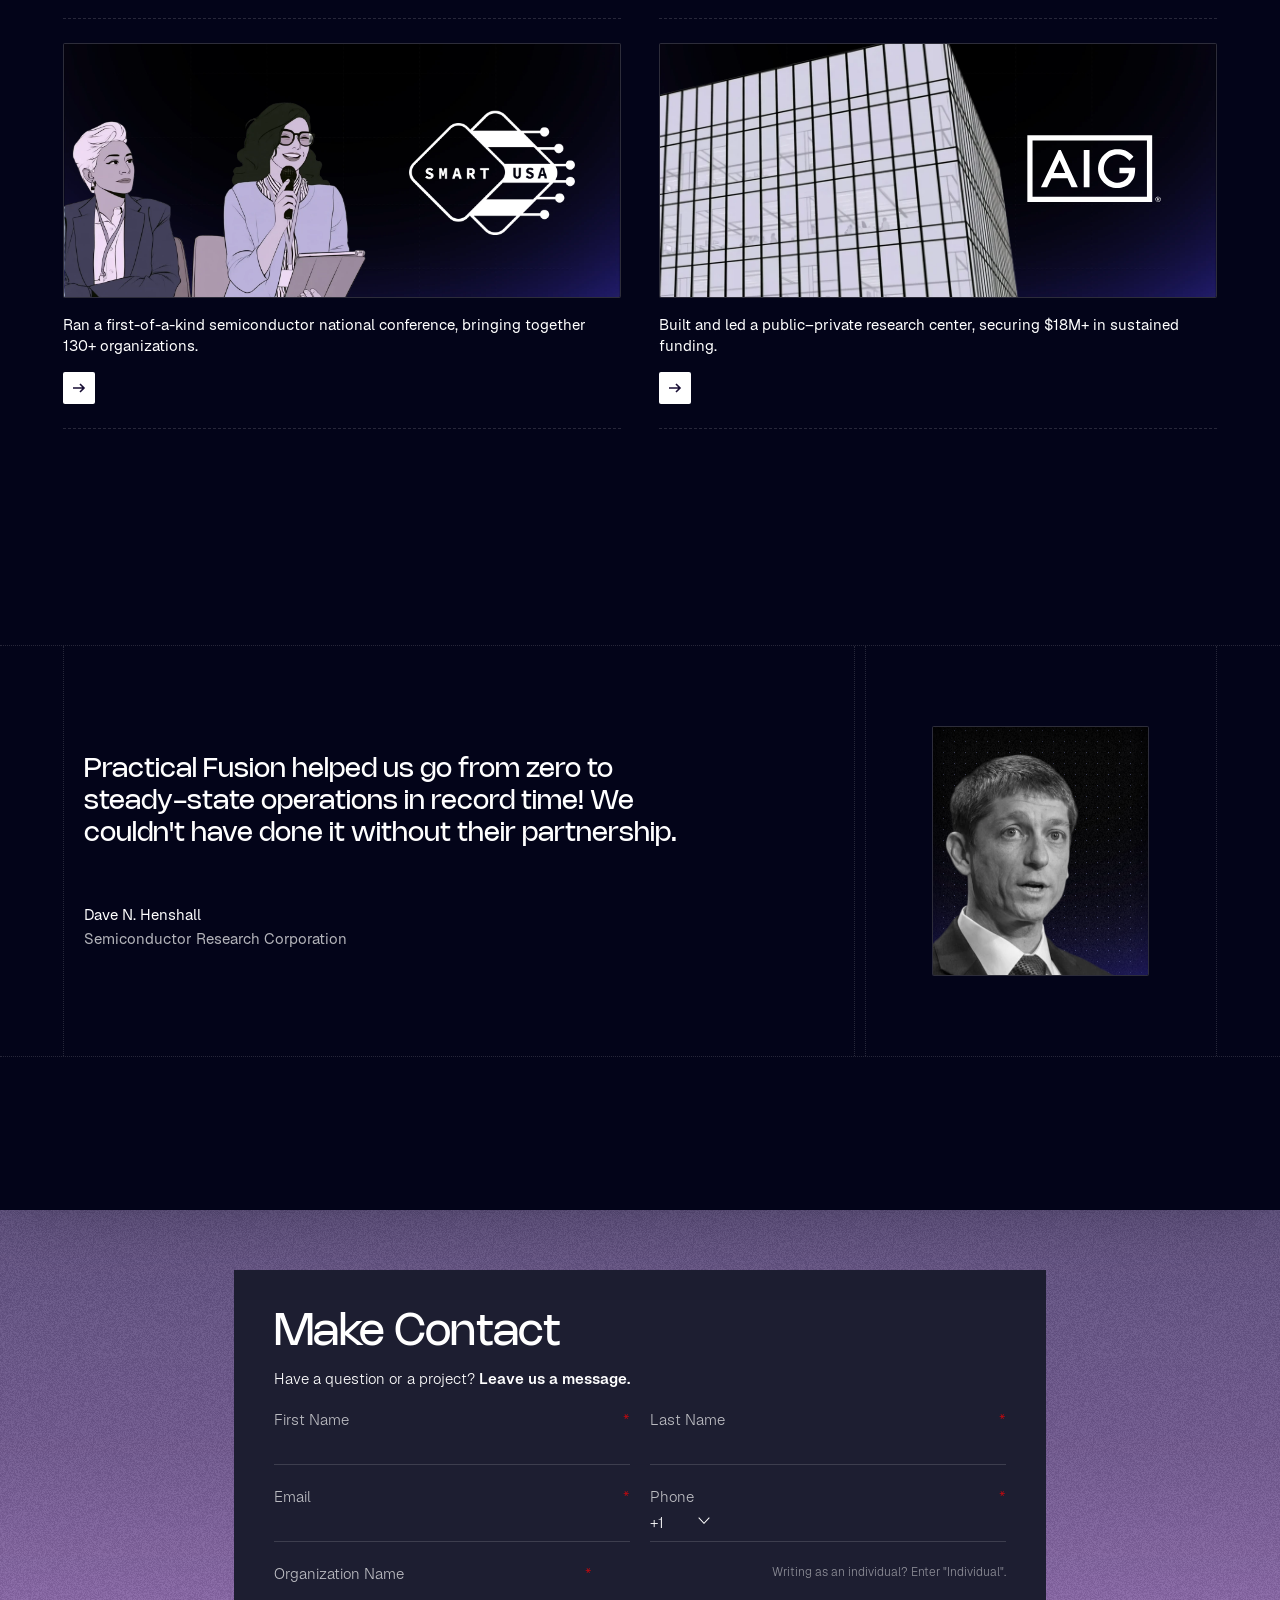
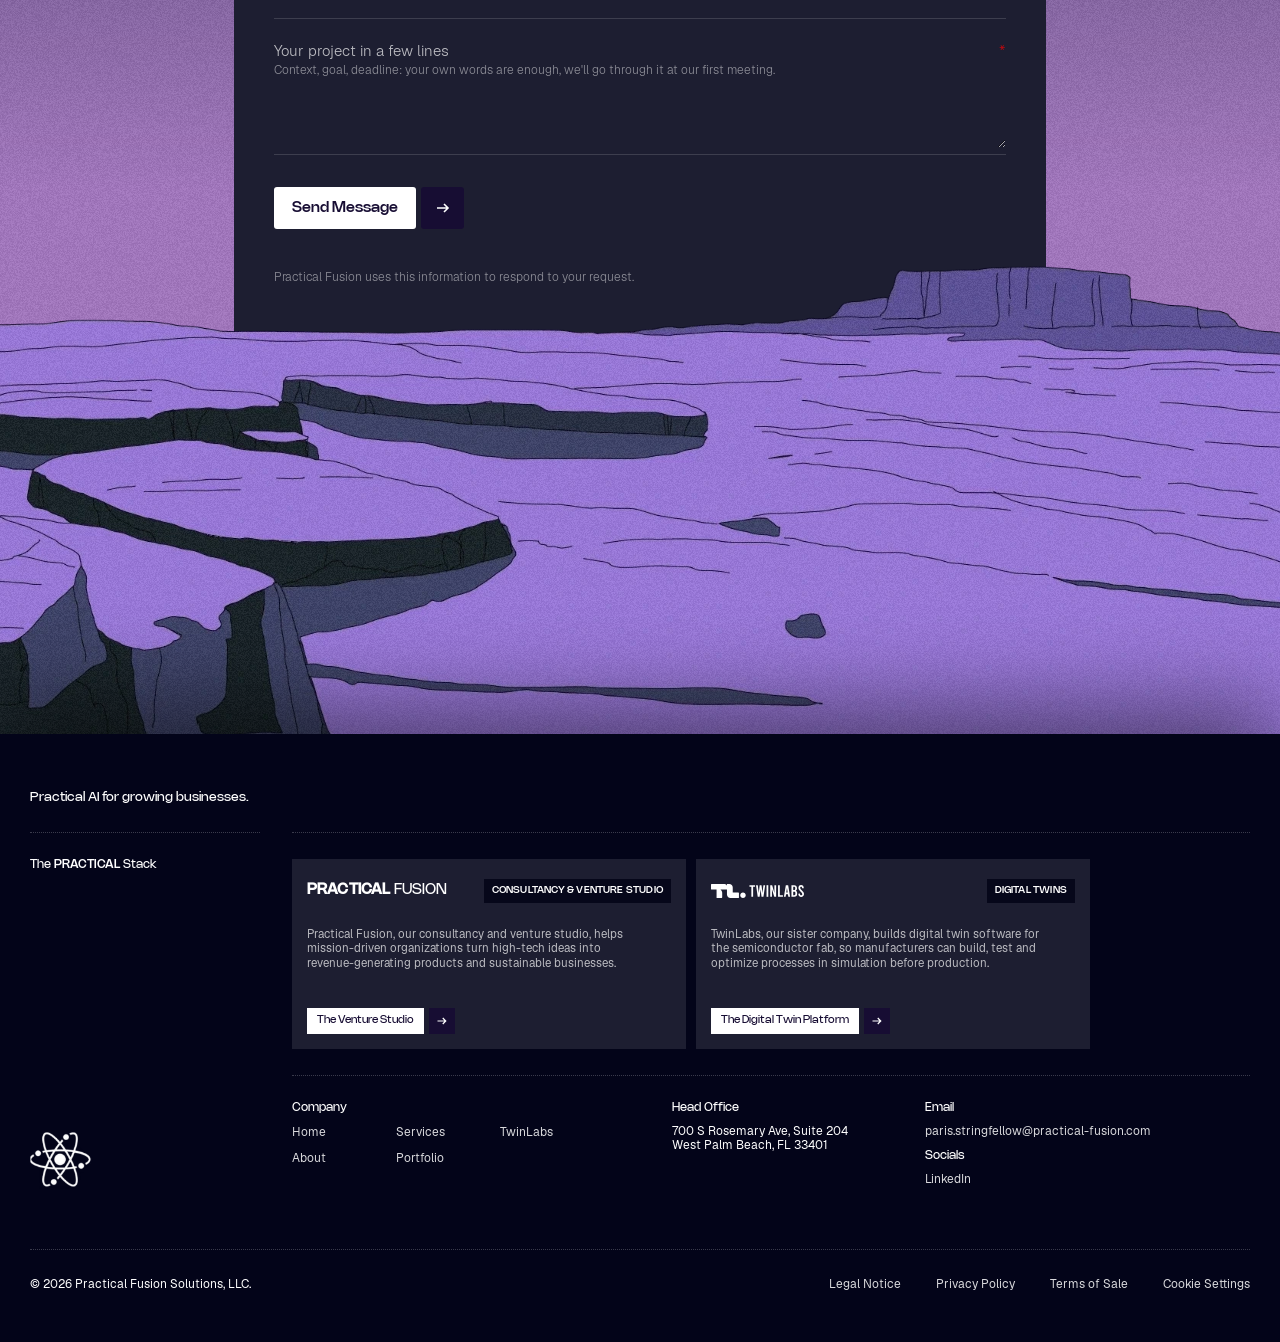
==== commit fef793ac: "Marketing hero gets the home page's static noise; Home/logo lifts the scene away to reveal home - Cl" ====
--- a/index.html
+++ b/index.html
@@ -19,6 +19,8 @@
 <link rel="preload" href="assets/fonts/Nohemi-Regular.woff2" as="font" type="font/woff2" crossorigin>
 <link rel="preload" href="assets/fonts/Geist-Regular.woff2" as="font" type="font/woff2" crossorigin>
 <link rel="stylesheet" href="assets/css/site.css">
+<link rel="stylesheet" href="assets/css/service.css">
+<script>try{if(sessionStorage.getItem("pf-slide"))document.documentElement.classList.add("scene-lift")}catch(e){}</script>
 </head>
 <body class="locked">
 
--- a/assets/css/site.css
+++ b/assets/css/site.css
@@ -482,3 +482,12 @@
 .wipe-a{background:#5243B6}
 .wipe-b{background:#030419}
 html.wipe-in::after{content:"";position:fixed;inset:0;z-index:200;background:#030419}
+
+/* ---------- Home from a service page: that page's scene covers home, then lifts up and away (wipe.js) ---------- */
+html.scene-lift::after{content:"";position:fixed;inset:0;z-index:200;background:#0D1438}
+.scene-curtain{position:fixed;inset:0;z-index:200;pointer-events:none;will-change:transform;box-shadow:0 30px 80px rgba(0,0,0,.55);background:#0D1438}
+.scene-curtain .svc-hero{height:100%;min-height:0}
+.scene-curtain .svc-title .w{opacity:1;filter:none;transform:none;transition:none}
+.scene-curtain .begin *{transition:none!important}
+.scene-curtain .begin .btn.boxed{clip-path:none;background:#fff}
+.scene-curtain .begin .lbl,.scene-curtain .begin .arr{opacity:1;transform:none}
--- a/assets/css/service.css
+++ b/assets/css/service.css
@@ -0,0 +1,122 @@
+/* ============================================================
+   Service pages (marketing.html)
+   hero landscape · auto-playing list + sticky use cases ·
+   dotted icons · process rows that open as you scroll
+   ============================================================ */
+
+/* ---------- hero: layered landscape ---------- */
+.svc-hero{position:relative;height:100vh;height:100svh;min-height:560px;overflow:hidden;background:#0D1438;isolation:isolate}
+.svc-hero .stage{position:absolute;inset:0;perspective:1400px;overflow:hidden}
+.svc-hero .sky{inset:-10% -6% -10%}
+.svc-hero .sky img{position:absolute;inset:0;width:100%;height:100%;object-fit:cover}
+/* the 1920×1080 artboard: covers the width (plus a little spare so moving layers never show an edge), sits on the bottom edge */
+.svc-hero .frame{position:absolute;left:50%;bottom:-4%;width:max(104vw,185vh);aspect-ratio:16/9;transform:translateX(-50%)}
+.svc-hero .frame .layer img{position:absolute;inset:0;width:100%;height:100%}
+@media (max-aspect-ratio:1/1){.svc-hero .frame{left:calc(48vw - 185vh*.37);transform:none}}   /* phones: keep the astronaut near the middle */
+
+.svc-title{position:absolute;left:50%;top:26%;transform:translateX(-50%);width:min(1100px,92vw);text-align:center;z-index:5;will-change:transform,opacity}
+.svc-title h1{font-family:"Nohemi";font-weight:400;font-size:clamp(34px,3.9vw,62px);line-height:1.04;letter-spacing:-.02em}
+.svc-title p{margin:22px auto 0;max-width:470px;font-weight:300;font-size:clamp(15px,1.1vw,16px);line-height:1.45;color:rgba(255,255,255,.86)}
+.svc-title .w{display:inline-block;opacity:.18;filter:blur(6px);transform:translateY(8px);transition:opacity .7s,filter .7s,transform .9s var(--ease);transition-delay:calc(.35s + var(--i)*55ms)}
+.svc-title p .w{transition-delay:calc(.7s + var(--i)*18ms)}
+.intro-go .svc-title .w{opacity:1;filter:none;transform:none}
+.svc-title .begin{margin-top:26px}
+@media (max-aspect-ratio:1/1){.svc-title{top:15%}}
+
+/* ---------- content sits on its own sheet, the contact is revealed beneath it (as on the home page) ---------- */
+.svc-stack{box-shadow:none}
+
+/* ---------- overview: list on the left, use cases on the right ---------- */
+.svc-intro{display:grid;grid-template-columns:minmax(0,540px) minmax(0,524px);justify-content:space-between;align-items:start;column-gap:60px;padding-top:clamp(110px,10vw,150px)}
+.svc-left .h-l{max-width:540px}
+.svc-left .body-l{margin-top:24px;max-width:510px;color:var(--mute)}
+.svc-left .body-l + .body-l{margin-top:16px}
+.svc-right{position:sticky;top:110px;align-self:start}
+
+/* accordion: each item's dotted top border doubles as its loading bar */
+.acc{margin-top:clamp(56px,6vw,80px)}
+.acc-bar{position:relative;height:1px}
+.acc-bar::before,.acc-bar i{position:absolute;left:0;right:0;top:0;height:1px;
+  background:radial-gradient(circle,currentColor .6px,transparent 1px) 0 50%/6px 2px repeat-x}
+.acc-bar::before{content:"";color:rgba(255,255,255,.22)}
+.acc-bar i{color:#fff;clip-path:inset(0 calc(100% - var(--p,0%)) 0 0);transition:opacity .4s}
+.acc-bar.fade-out i{opacity:0}
+.acc-head{display:flex;align-items:center;gap:20px;width:100%;padding:16px 0;text-align:left;font-family:"Nohemi";font-weight:500;font-size:15px;line-height:1.2;color:#fff;transition:opacity .3s}
+.acc-box{position:relative;flex:none;width:34px;height:34px;background:#1D1E31;border-radius:2px;transition:background .3s}
+.acc-box i{position:absolute;left:50%;top:50%;width:12px;height:1.3px;margin:-.65px 0 0 -6px;background:#fff;transition:transform .45s var(--ease)}
+.acc-box i:last-child{transform:rotate(90deg)}
+.acc-item.open .acc-box{background:#2B2860}
+.acc-item.open .acc-box i:last-child{transform:rotate(0)}   /* + becomes − */
+.acc-head:hover .acc-box{background:#2B2860}
+.acc-panel{display:grid;grid-template-rows:0fr;transition:grid-template-rows .6s var(--ease)}
+.acc-item.open .acc-panel{grid-template-rows:1fr}
+.acc-in{overflow:hidden}
+.acc-in p{padding:0 0 22px 54px;max-width:520px;font-weight:300;font-size:14px;line-height:1.5;color:var(--mute);opacity:0;transform:translateY(-6px);transition:opacity .35s,transform .5s var(--ease)}
+.acc-item.open .acc-in p{opacity:1;transform:none;transition:opacity .6s .15s,transform .7s var(--ease) .1s}
+
+/* use-case slideshow (placeholders until the real cases are in) */
+.cases{position:relative;aspect-ratio:524/520}
+.case{position:absolute;inset:0;display:flex;flex-direction:column;opacity:0;transform:scale(.985);transition:opacity .7s,transform 1s var(--ease);pointer-events:none}
+.case.on{opacity:1;transform:none;pointer-events:auto}
+.case-media{position:relative;flex:1;border-radius:4px;overflow:hidden;background:#13142A repeating-linear-gradient(135deg,rgba(255,255,255,.045) 0 1px,transparent 1px 22px)}
+.case-ph{position:absolute;left:18px;top:16px;font-size:11px;letter-spacing:.16em;text-transform:uppercase;color:var(--faint)}
+.case figcaption{display:flex;align-items:center;gap:14px;margin-top:10px;padding:10px;background:#1D1E31;border-radius:3px;font-size:13px;line-height:1.35;color:#fff}
+.case-ic{flex:none;width:28px;height:28px;background:#2B2860;border-radius:2px}
+
+/* ---------- section heads (centered) ---------- */
+.center-head{text-align:center;padding:0 var(--pad)}
+.eyebrow{font-size:15px;font-weight:300;color:var(--mute)}
+.center-head .h-l{margin-top:22px;font-size:clamp(30px,3.6vw,52px);line-height:1.12}
+.center-head .h-l b{font-weight:500}
+
+/* ---------- how we're different ---------- */
+.svc-why{padding-top:clamp(170px,16vw,250px)}
+.why-grid{display:grid;grid-template-columns:1fr repeat(4,minmax(0,290px)) 1fr;margin-top:clamp(70px,7vw,110px);border-top:1px solid var(--line-soft)}
+.why-grid::before,.why-grid::after{content:""}
+.why-cell{padding:30px 22px 46px;border-left:1px solid var(--line-soft);display:flex;flex-direction:column;align-items:center;text-align:center}
+.why-cell:last-of-type{border-right:1px solid var(--line-soft)}
+.why-ic{height:132px;width:100%;display:grid;place-items:center}
+.why-ic img{width:132px;height:132px;object-fit:contain}
+.why-ic.tall img{width:auto;height:132px}
+.why-cell h3{margin-top:28px;font-family:"Nohemi";font-weight:500;font-size:15px;line-height:1.2}
+.why-cell p{margin-top:12px;max-width:220px;font-weight:300;font-size:13px;line-height:1.45;color:var(--faint)}
+
+/* ---------- process ---------- */
+.svc-process{padding-top:clamp(170px,16vw,250px)}
+.p-list{display:flex;flex-direction:column;gap:10px;margin-top:clamp(70px,7vw,110px)}
+.p-row{opacity:var(--o,.3)}
+/* the frame is clipped down to the number + label, then opens to the right as the row comes up the screen */
+.p-frame{display:grid;grid-template-columns:minmax(0,1fr) minmax(0,520px);column-gap:40px;min-height:140px;padding:30px 30px 34px;background:#26273A;
+  clip-path:inset(0 var(--r,0px) 0 0);will-change:clip-path}
+.p-left{display:flex;align-items:flex-start;gap:20px}
+.p-n{flex:none;width:52px;height:52px;display:grid;place-items:center;background:#1A1640;font-size:15px;letter-spacing:.02em}
+.p-left h3{font-family:"Nohemi";font-weight:400;font-size:clamp(24px,2.1vw,30px);line-height:1;padding-top:4px;white-space:nowrap}
+.p-desc{opacity:var(--d,0);padding-top:2px}
+.p-desc b{display:block;font-family:"Nohemi";font-weight:500;font-size:15px;line-height:1.25}
+.p-desc p{margin-top:12px;font-weight:300;font-size:14px;line-height:1.5;color:var(--mute);max-width:470px}
+
+/* ---------- responsive ---------- */
+@media (max-width:1100px){
+  .svc-intro{grid-template-columns:1fr;row-gap:60px}
+  .svc-right{position:relative;top:auto}
+  .cases{max-width:560px;aspect-ratio:4/3.4}
+  .why-grid{grid-template-columns:repeat(2,minmax(0,1fr));border-top:0;margin-left:var(--pad);margin-right:var(--pad)}
+  .why-grid::before,.why-grid::after{display:none}
+  .why-cell{border-top:1px solid var(--line-soft);border-left:0;border-right:0!important;padding:32px 14px 40px}
+  .why-cell:nth-child(odd){border-right:1px solid var(--line-soft)!important}
+  .p-frame{grid-template-columns:1fr;row-gap:22px;min-height:0}
+  .p-desc{padding-left:72px}
+}
+@media (max-width:640px){
+  .acc-head{gap:16px;font-size:14px}.acc-box{width:30px;height:30px}.acc-in p{padding-left:46px}
+  .why-grid{grid-template-columns:1fr}
+  .why-cell{border-right:0!important}
+  .p-frame{padding:20px 18px 24px}
+  .p-n{width:42px;height:42px;font-size:13px}
+  .p-left{gap:14px}
+  .p-desc{padding-left:0}
+}
+@media (prefers-reduced-motion:reduce){
+  .svc-title .w{transition:none!important}
+  .p-row{opacity:1}.p-frame{clip-path:none}.p-desc{opacity:1}
+}
